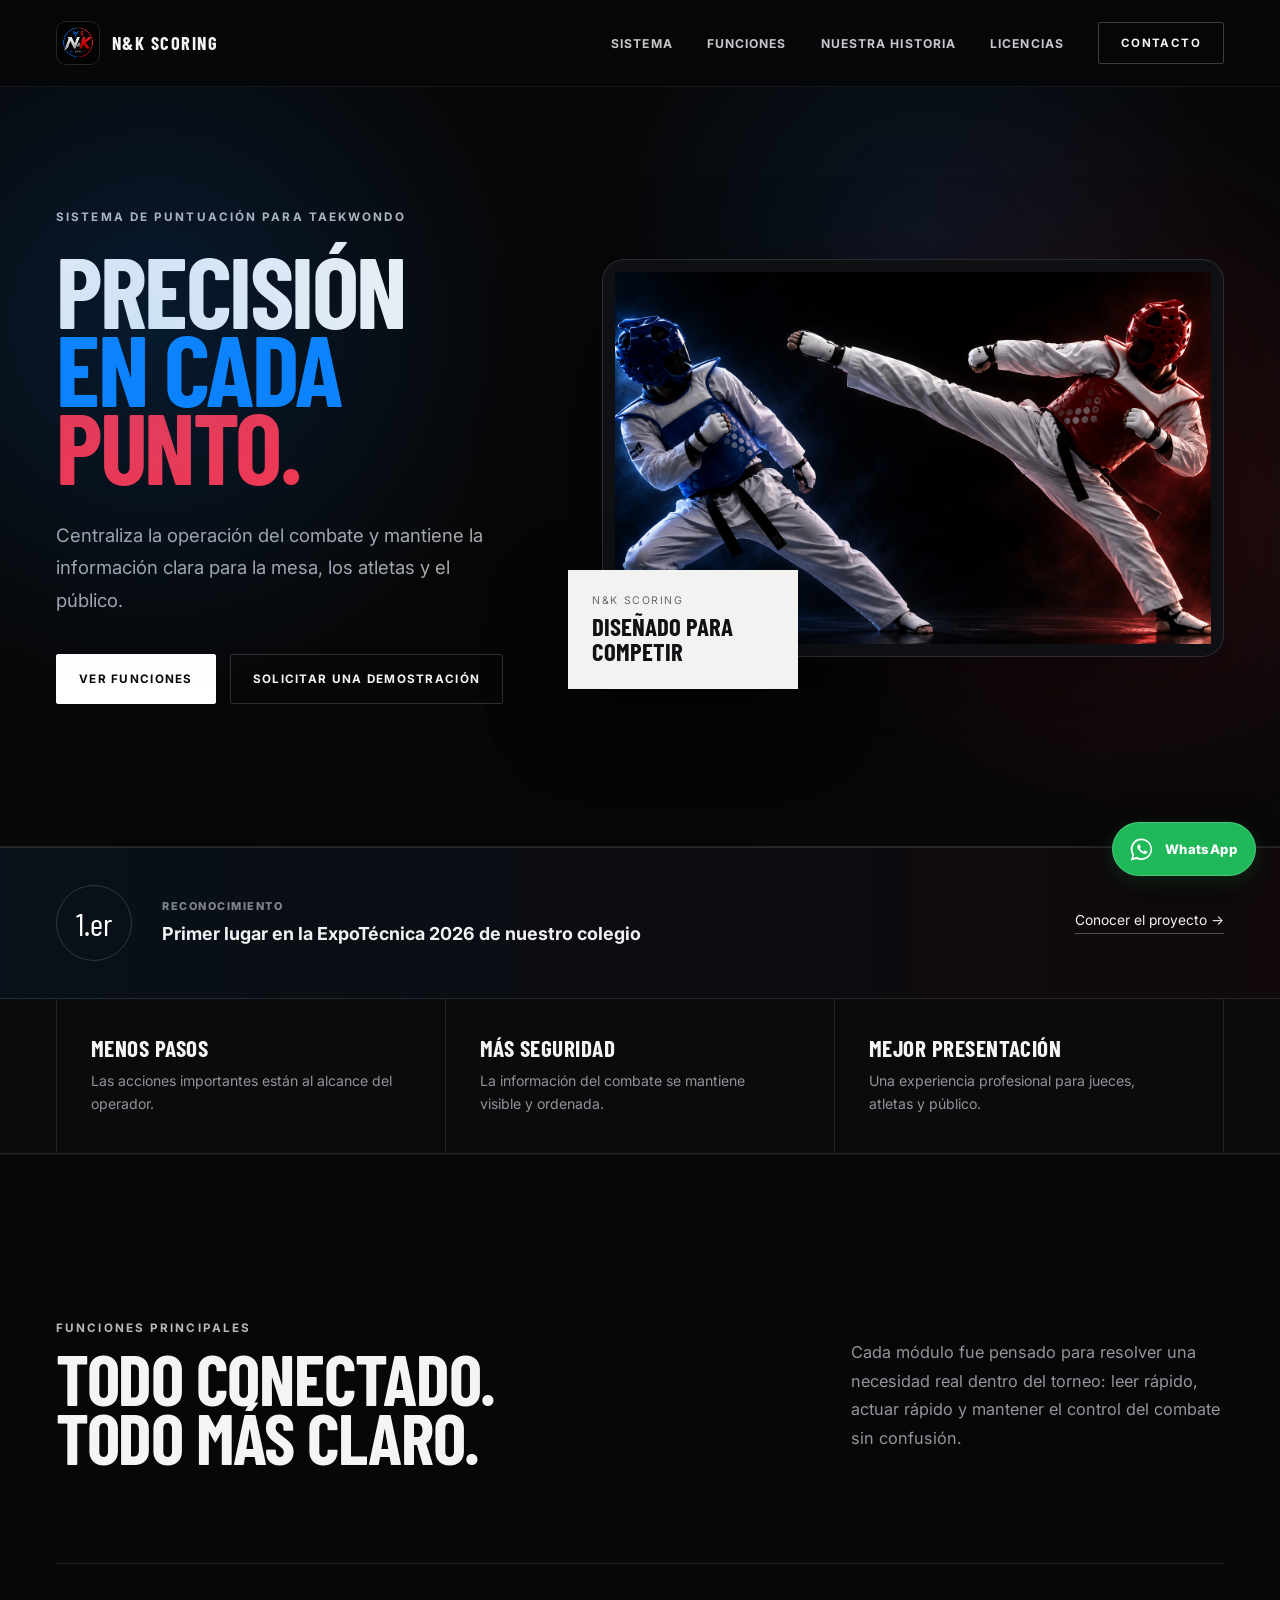
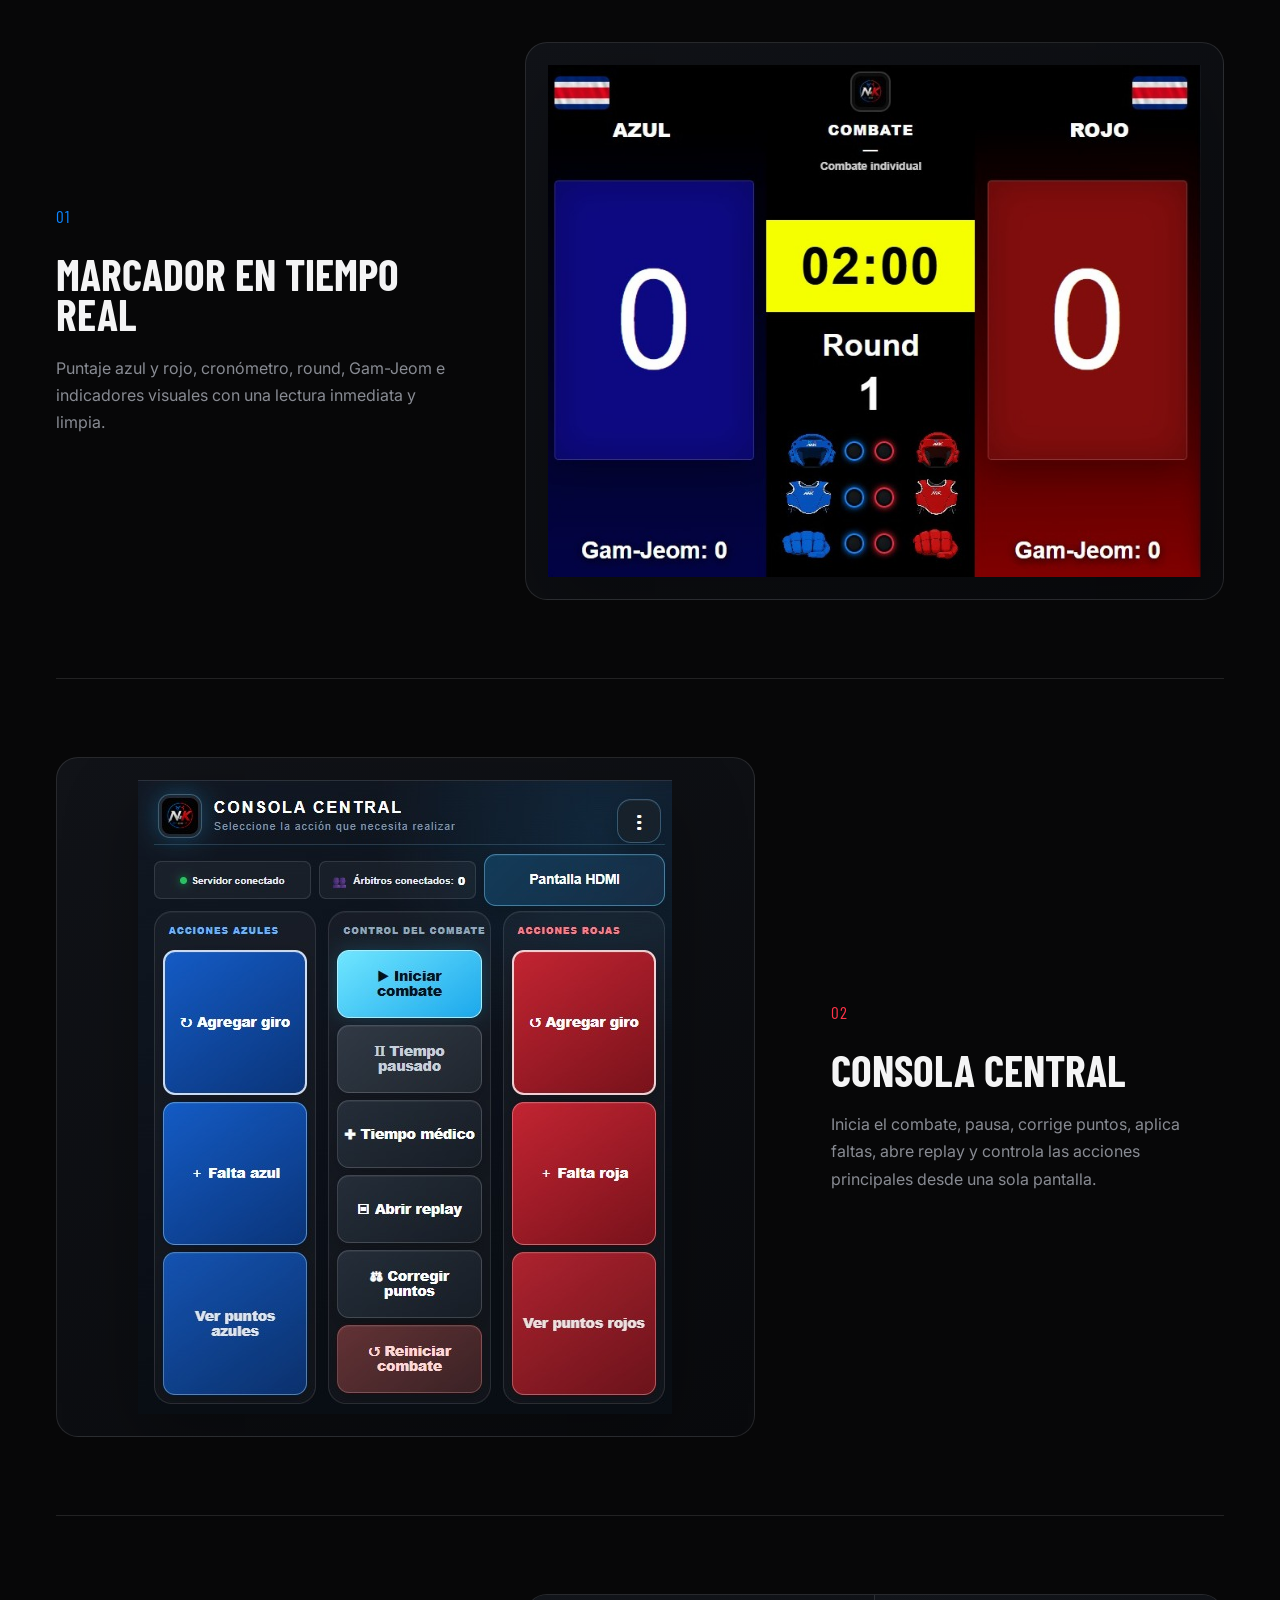
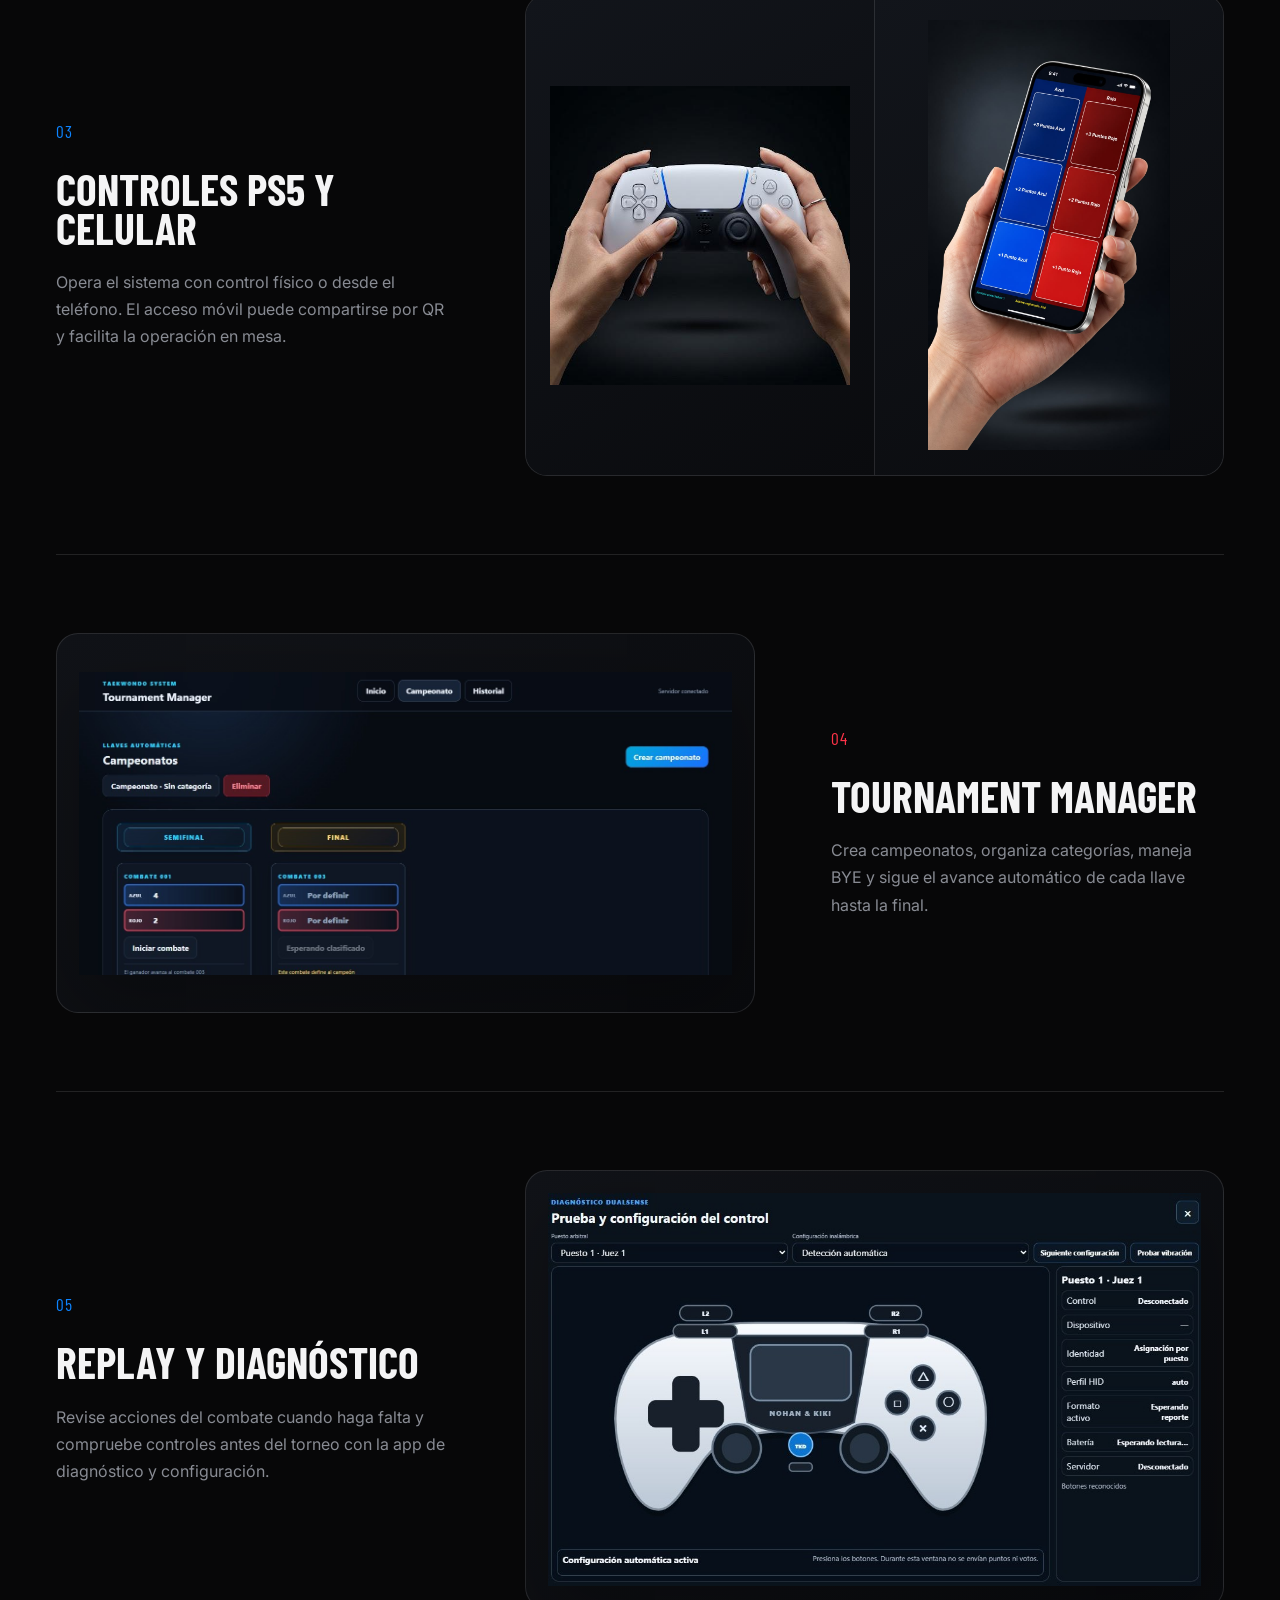
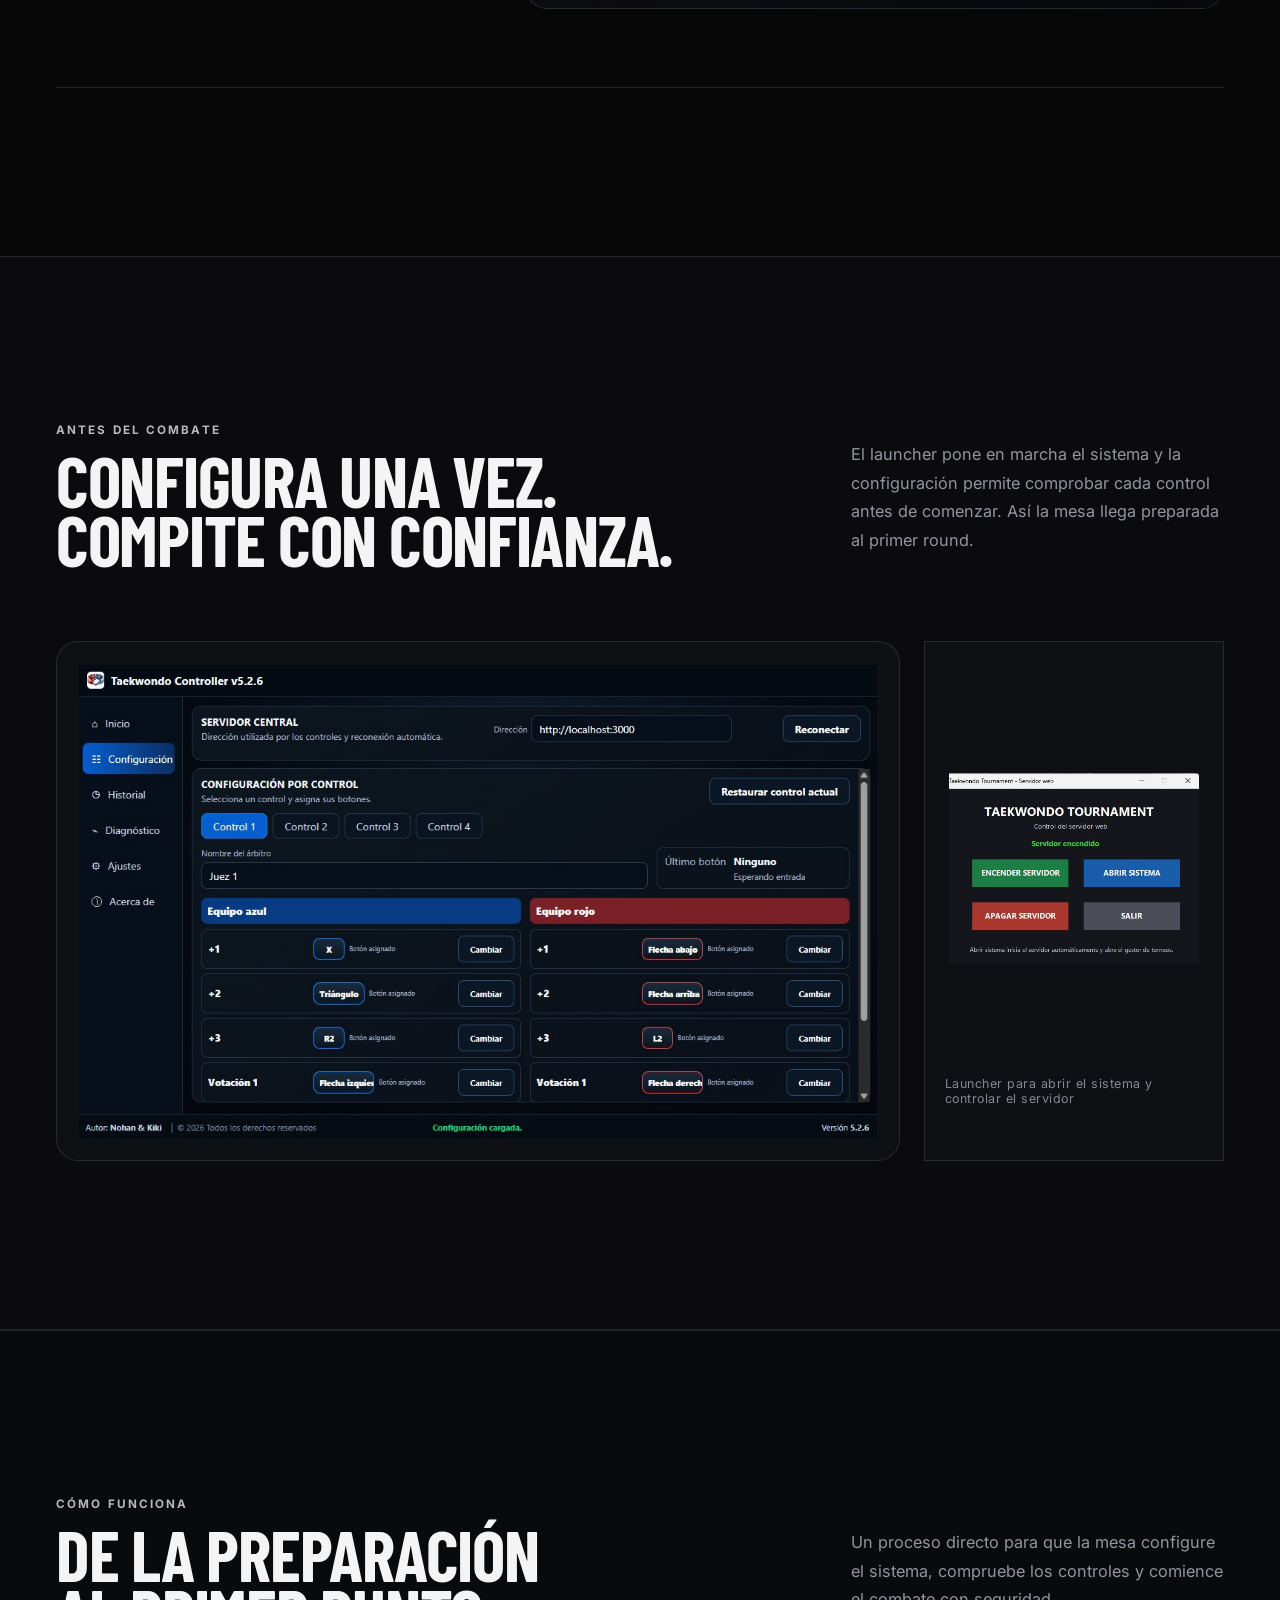
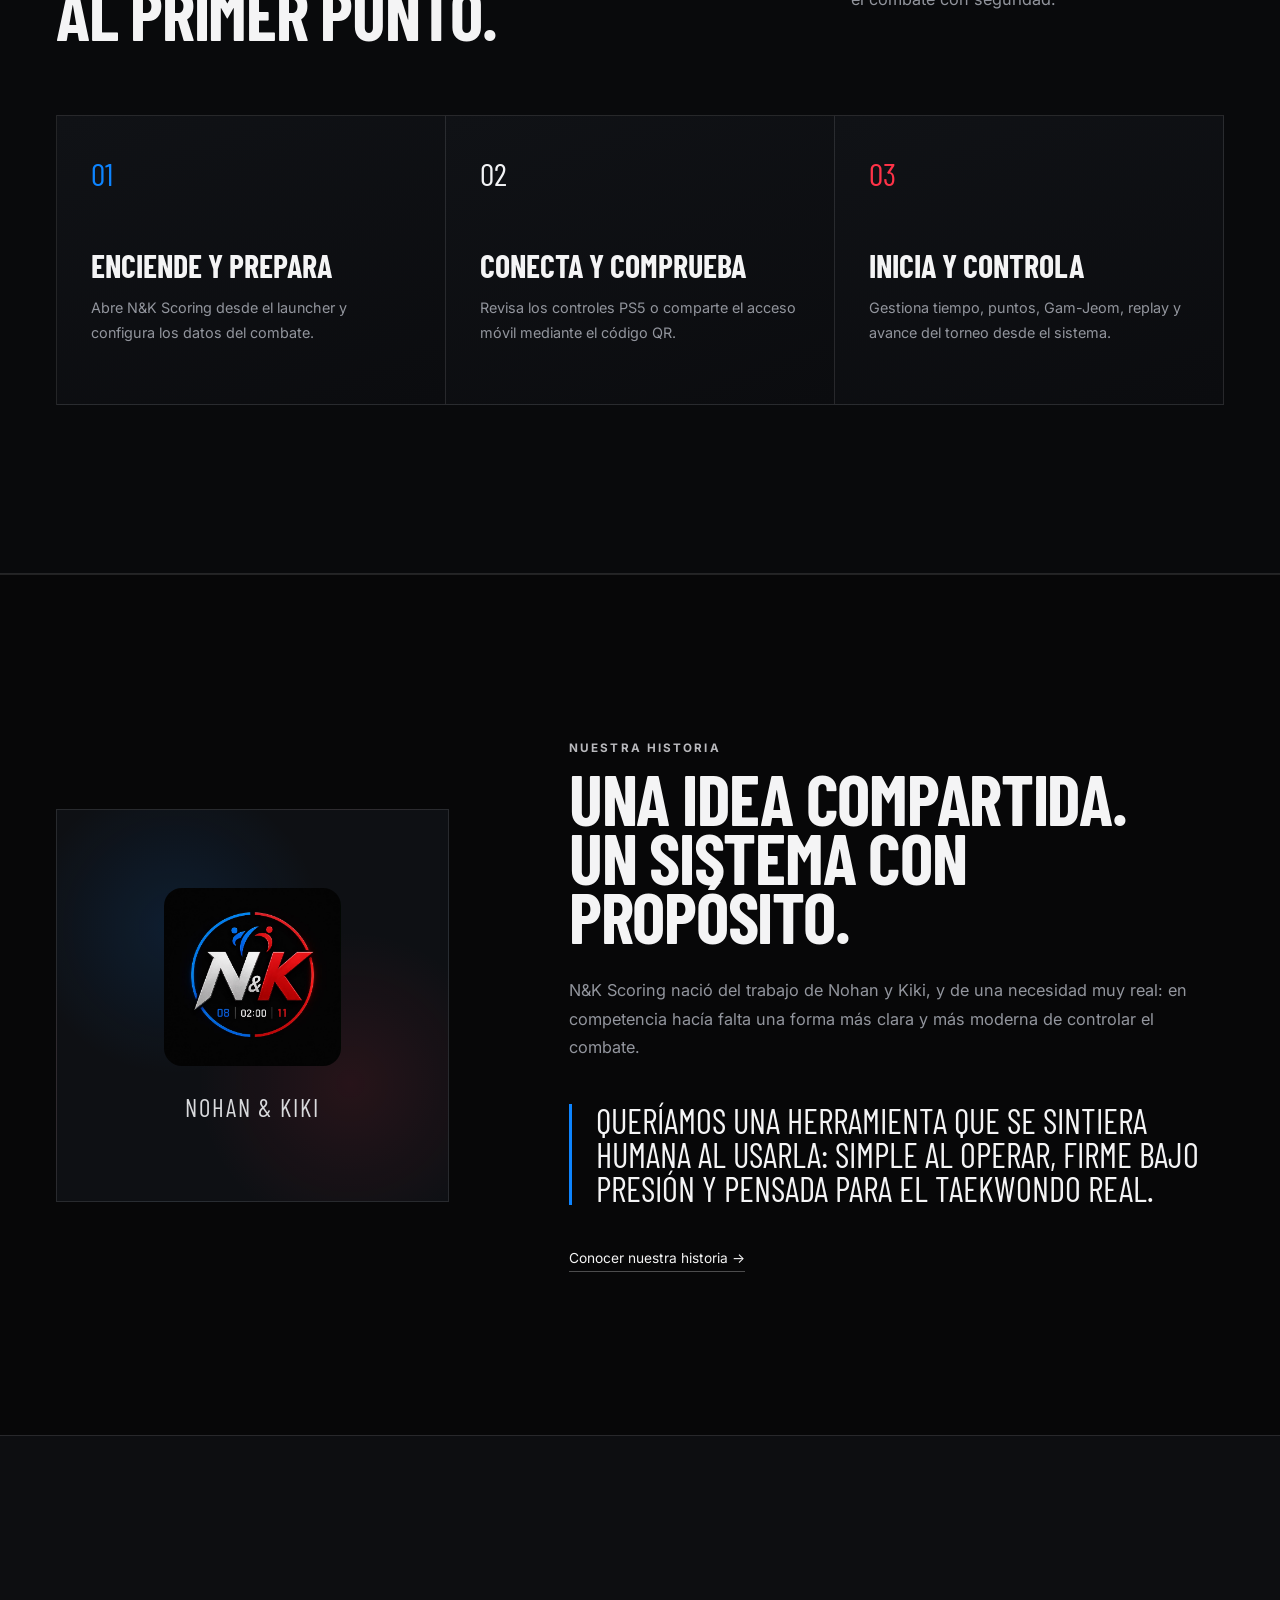
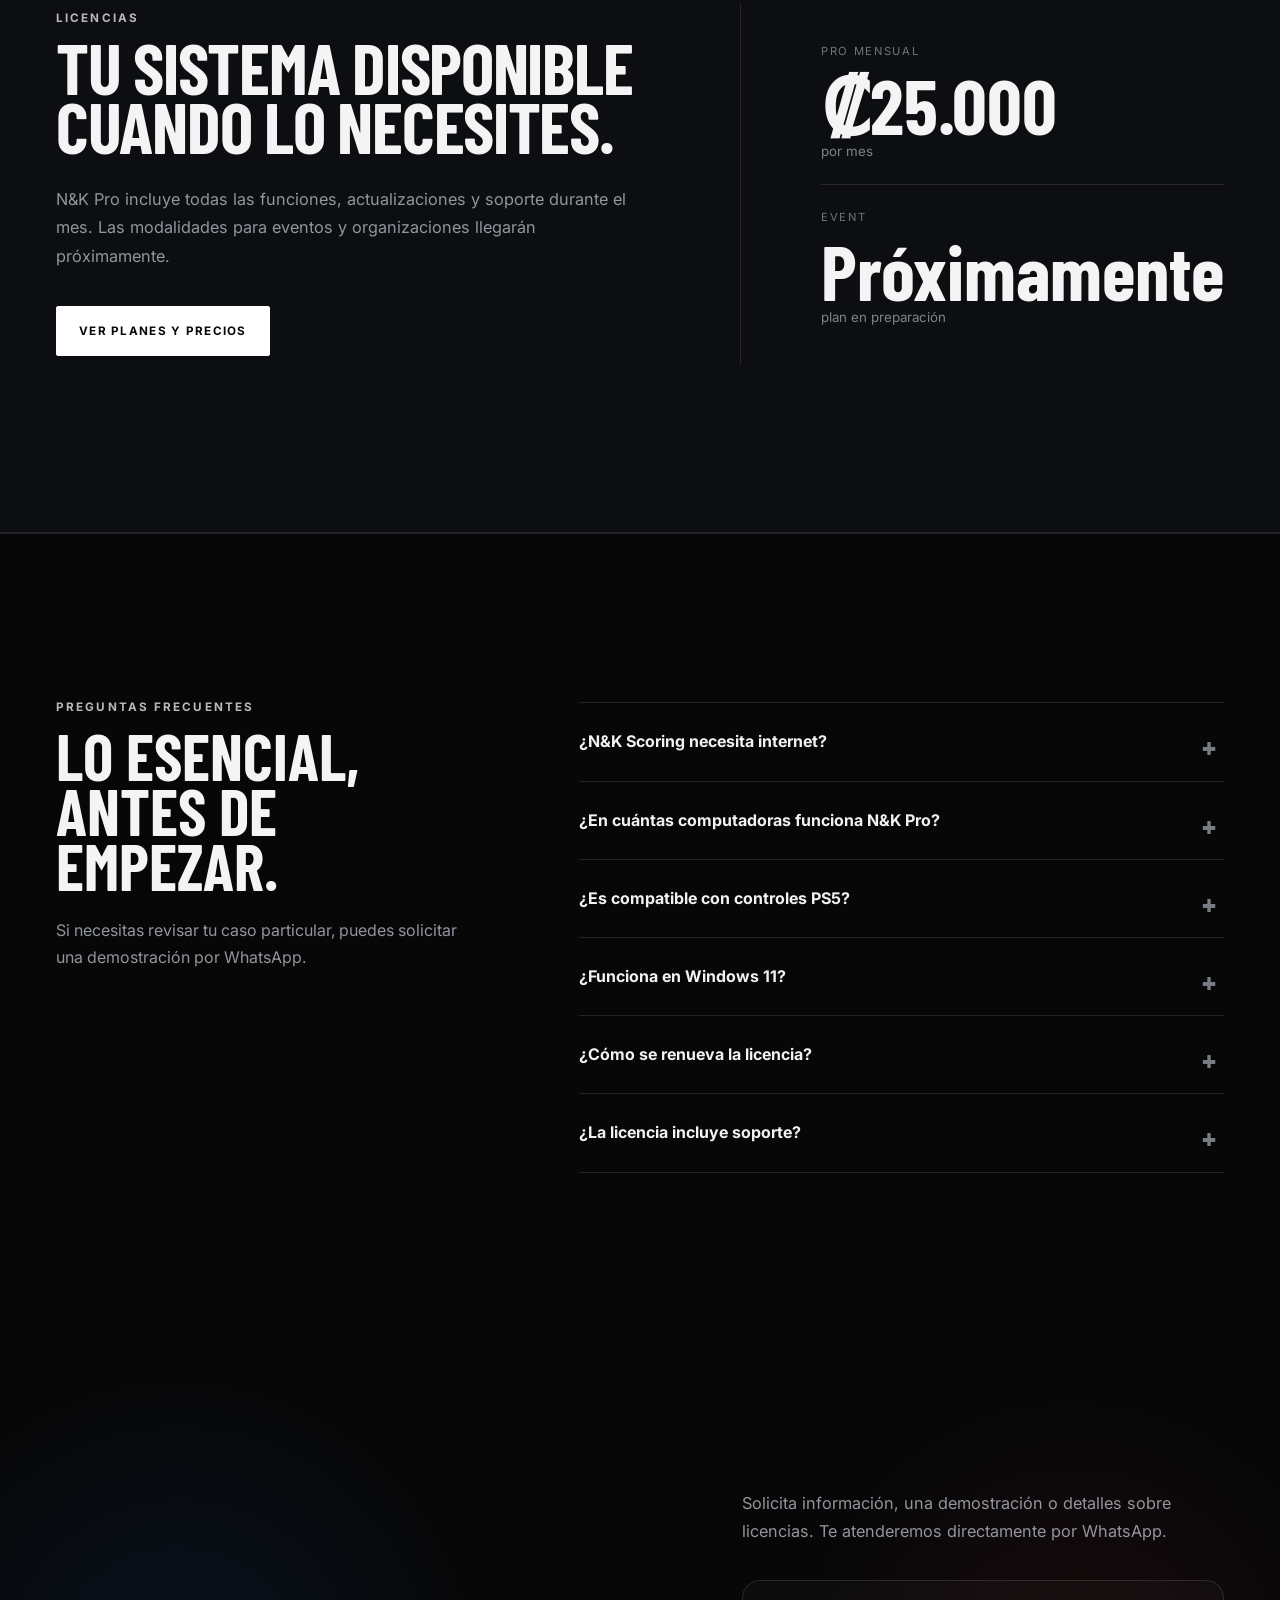
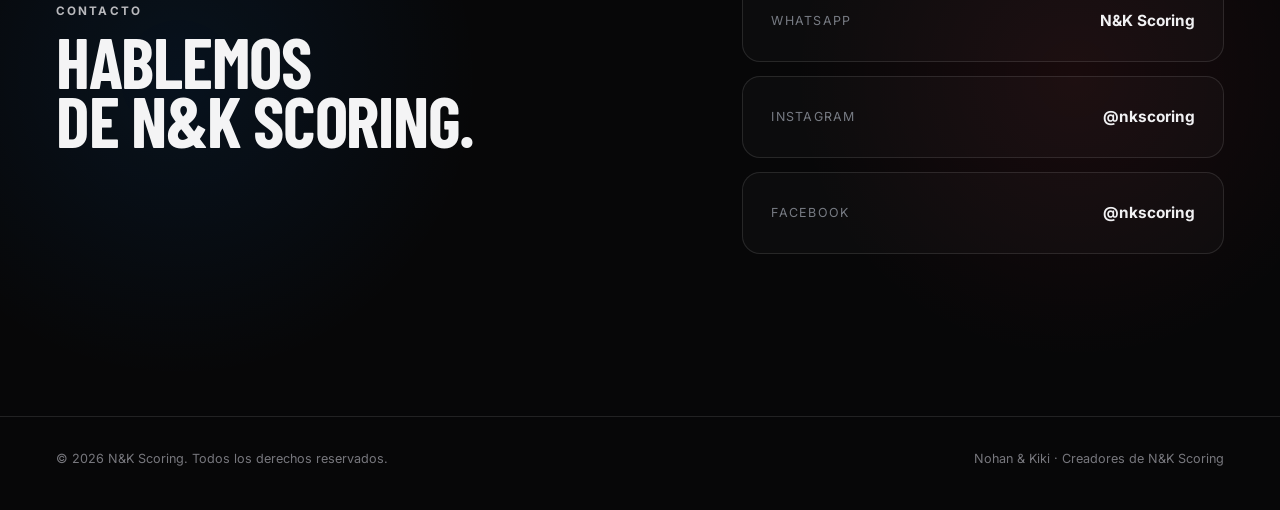
==== index.html @ 86cc16bd "pagina completa" ====
<!doctype html>
<html lang="es">
<head>
  <meta charset="utf-8"/>
  <meta name="viewport" content="width=device-width,initial-scale=1"/>
  <title>N&K Scoring — Sistema de puntuación para Taekwondo</title>
  <meta name="description" content="N&K Scoring: sistema moderno para puntuación, control, replay, licencias y gestión de torneos de taekwondo."/>
  <meta property="og:type" content="website"/>
  <meta property="og:locale" content="es_CR"/>
  <meta property="og:site_name" content="N&K Scoring"/>
  <meta property="og:title" content="N&K Scoring — Precisión en cada punto"/>
  <meta property="og:description" content="Sistema profesional de puntuación y gestión para taekwondo competitivo."/>
  <meta property="og:url" content="https://nkscoring.com/"/>
  <meta property="og:image" content="https://nkscoring.com/assets/site/hero-taekwondo.png"/>
  <meta name="twitter:card" content="summary_large_image"/>
  <link rel="icon" type="image/jpeg" href="assets/logo.jpeg"/>
  <link rel="stylesheet" href="styles.css"/>
</head>
<body>
<header class="header">
  <div class="container nav">
    <a class="brand" href="index.html">
      <img src="assets/logo.jpeg" alt="Logo N&K Scoring">
      <span>N&K Scoring</span>
    </a>
    <nav class="nav-links">
      <a href="#sistema">Sistema</a>
      <a href="#funciones">Funciones</a>
      <a href="nosotros.html">Nuestra historia</a>
      <a href="licencias.html">Licencias</a>
      <a class="nav-cta" href="#contacto">Contacto</a>
    </nav>
    <button class="menu-btn" aria-label="Abrir menú">☰</button>
  </div>
</header>

<main>
  <section class="hero hero-v9">
    <div class="container hero-grid-v9">
      <div class="hero-copy-v9">
        <div class="eyebrow">Sistema de puntuación para taekwondo</div>
        <h1 class="display-v9">
          Precisión
          <span class="blue-line">en cada</span>
          <span class="red-line">punto.</span>
        </h1>
        <p class="hero-summary">
          Centraliza la operación del combate y mantiene la información clara para la mesa, los atletas y el público.
        </p>
        <div class="hero-actions">
          <a class="btn primary" href="#funciones">Ver funciones</a>
          <a class="btn quiet" href="https://wa.me/50663855146?text=Hola%2C%20quiero%20solicitar%20una%20demostraci%C3%B3n%20de%20N%26K%20Scoring." target="_blank" rel="noopener">Solicitar una demostración</a>
        </div>
      </div>

      <div class="hero-media-v9">
        <div class="hero-frame">
          <img src="assets/site/hero-taekwondo.png" alt="Competidores de taekwondo en azul y rojo">
        </div>
        <div class="hero-caption">
          <span>N&amp;K Scoring</span>
          <strong>Diseñado para competir</strong>
        </div>
      </div>
    </div>
  </section>

  <section class="home-proof-v21" aria-label="Reconocimiento de N&K Scoring">
    <div class="container home-proof-shell-v21">
      <div class="home-proof-mark-v21">1.er</div>
      <div class="home-proof-copy-v21">
        <span>Reconocimiento</span>
        <strong>Primer lugar en la ExpoTécnica 2026 de nuestro colegio</strong>
      </div>
      <a class="text-link" href="nosotros.html">Conocer el proyecto →</a>
    </div>
  </section>

  <section class="intro-strip">
    <div class="container benefits-strip-v20">
      <div class="benefit-v20">
        <strong>Menos pasos</strong>
        <span>Las acciones importantes están al alcance del operador.</span>
      </div>
      <div class="benefit-v20">
        <strong>Más seguridad</strong>
        <span>La información del combate se mantiene visible y ordenada.</span>
      </div>
      <div class="benefit-v20">
        <strong>Mejor presentación</strong>
        <span>Una experiencia profesional para jueces, atletas y público.</span>
      </div>
    </div>
  </section>

  <section id="funciones" class="section section-v9">
    <div class="container">
      <div class="section-intro-v9">
        <div>
          <div class="eyebrow">Funciones principales</div>
          <h2>Todo conectado.<br>Todo más claro.</h2>
        </div>
        <p>
          Cada módulo fue pensado para resolver una necesidad real dentro del torneo: leer rápido, actuar rápido y mantener el control del combate sin confusión.
        </p>
      </div>

      <div class="feature-list-v9">
        <article class="feature-row-v9">
          <div class="feature-copy-v9">
            <span class="feature-index">01</span>
            <h3>Marcador en tiempo real</h3>
            <p>Puntaje azul y rojo, cronómetro, round, Gam-Jeom e indicadores visuales con una lectura inmediata y limpia.</p>
          </div>
          <div class="feature-media-v9 ui-media">
            <img class="ui-shot" src="assets/site/scoreboard.jpg" alt="Marcador principal de N&K Scoring">
          </div>
        </article>

        <article class="feature-row-v9 reverse">
          <div class="feature-copy-v9">
            <span class="feature-index red-number">02</span>
            <h3>Consola central</h3>
            <p>Inicia el combate, pausa, corrige puntos, aplica faltas, abre replay y controla las acciones principales desde una sola pantalla.</p>
          </div>
          <div class="feature-media-v9 ui-media portrait-media">
            <img class="ui-shot portrait-shot" src="assets/site/console.jpg" alt="Consola central del sistema">
          </div>
        </article>

        <article class="feature-row-v9">
          <div class="feature-copy-v9">
            <span class="feature-index">03</span>
            <h3>Controles PS5 y celular</h3>
            <p>Opera el sistema con control físico o desde el teléfono. El acceso móvil puede compartirse por QR y facilita la operación en mesa.</p>
          </div>
          <div class="feature-dual-media device-media">
            <div class="device-panel"><img src="assets/site/ps5.jpg" alt="Control PS5 para N&K Scoring"></div>
            <div class="device-panel"><img src="assets/site/mobile.jpg" alt="Control desde celular para N&K Scoring"></div>
          </div>
        </article>

        <article class="feature-row-v9 reverse">
          <div class="feature-copy-v9">
            <span class="feature-index red-number">04</span>
            <h3>Tournament Manager</h3>
            <p>Crea campeonatos, organiza categorías, maneja BYE y sigue el avance automático de cada llave hasta la final.</p>
          </div>
          <div class="feature-media-v9 ui-media">
            <img class="ui-shot" src="assets/site/bracket.jpg" alt="Gestión de llaves en Tournament Manager">
          </div>
        </article>

        <article class="feature-row-v9">
          <div class="feature-copy-v9">
            <span class="feature-index">05</span>
            <h3>Replay y diagnóstico</h3>
            <p>Revise acciones del combate cuando haga falta y compruebe controles antes del torneo con la app de diagnóstico y configuración.</p>
          </div>
          <div class="feature-media-v9 ui-media">
            <img class="ui-shot" src="assets/site/diagnostics.jpg" alt="App de diagnóstico de controles">
          </div>
        </article>
      </div>
    </div>
  </section>

  <section id="sistema" class="section section-v9 system-stage">
    <div class="container">
      <div class="section-intro-v9 compact">
        <div>
          <div class="eyebrow">Antes del combate</div>
          <h2>Configura una vez.<br>Compite con confianza.</h2>
        </div>
        <p>El launcher pone en marcha el sistema y la configuración permite comprobar cada control antes de comenzar. Así la mesa llega preparada al primer round.</p>
      </div>

      <div class="system-gallery-v9 system-gallery-clean">
        <div class="system-main-v9 ui-system-main">
          <img src="assets/site/config-controls.jpg" alt="Configuración de botones por control">
        </div>
        <div class="system-side-v9 system-side-single">
          <figure>
            <img src="assets/site/launcher.jpg" alt="Launcher para encender y apagar el servidor">
            <figcaption>Launcher para abrir el sistema y controlar el servidor</figcaption>
          </figure>
        </div>
      </div>
    </div>
  </section>

  <section id="como-funciona" class="section section-v9 how-v21">
    <div class="container">
      <div class="section-intro-v9 compact">
        <div>
          <div class="eyebrow">Cómo funciona</div>
          <h2>De la preparación<br>al primer punto.</h2>
        </div>
        <p>Un proceso directo para que la mesa configure el sistema, compruebe los controles y comience el combate con seguridad.</p>
      </div>

      <div class="how-grid-v21">
        <article class="how-step-v21">
          <span>01</span>
          <h3>Enciende y prepara</h3>
          <p>Abre N&amp;K Scoring desde el launcher y configura los datos del combate.</p>
        </article>
        <article class="how-step-v21">
          <span>02</span>
          <h3>Conecta y comprueba</h3>
          <p>Revisa los controles PS5 o comparte el acceso móvil mediante el código QR.</p>
        </article>
        <article class="how-step-v21">
          <span>03</span>
          <h3>Inicia y controla</h3>
          <p>Gestiona tiempo, puntos, Gam-Jeom, replay y avance del torneo desde el sistema.</p>
        </article>
      </div>
    </div>
  </section>

  <section class="section section-v9 story-v9">
    <div class="container story-v9-grid">
      <div class="story-v9-visual story-logo-card">
        <img src="assets/logo.jpeg" alt="Logo N&K Scoring">
        <span>Nohan &amp; Kiki</span>
      </div>
      <div class="story-v9-copy">
        <div class="eyebrow">Nuestra historia</div>
        <h2>Una idea compartida.<br>Un sistema con propósito.</h2>
        <p>N&amp;K Scoring nació del trabajo de Nohan y Kiki, y de una necesidad muy real: en competencia hacía falta una forma más clara y más moderna de controlar el combate.</p>
        <blockquote>Queríamos una herramienta que se sintiera humana al usarla: simple al operar, firme bajo presión y pensada para el taekwondo real.</blockquote>
        <a class="text-link" href="nosotros.html">Conocer nuestra historia →</a>
      </div>
    </div>
  </section>

  <section class="section section-v9 license-v9">
    <div class="container license-v9-shell">
      <div>
        <div class="eyebrow">Licencias</div>
        <h2>Tu sistema disponible cuando lo necesites.</h2>
        <p>N&amp;K Pro incluye todas las funciones, actualizaciones y soporte durante el mes. Las modalidades para eventos y organizaciones llegarán próximamente.</p>
        <a class="btn primary" href="licencias.html">Ver planes y precios</a>
      </div>
      <div class="license-price-v9 license-price-stack-v16">
        <div><span>Pro mensual</span><strong>₡25.000</strong><small>por mes</small></div>
        <div><span>Event</span><strong>Próximamente</strong><small>plan en preparación</small></div>
      </div>
    </div>
  </section>

  <section class="section section-v9 faq-v21">
    <div class="container faq-grid-v21">
      <div class="faq-heading-v21">
        <div class="eyebrow">Preguntas frecuentes</div>
        <h2>Lo esencial,<br>antes de empezar.</h2>
        <p>Si necesitas revisar tu caso particular, puedes solicitar una demostración por WhatsApp.</p>
      </div>
      <div class="faq-list-v21">
        <details>
          <summary>¿N&K Scoring necesita internet?</summary>
          <p>Solo necesita internet para activar o validar la licencia. No requiere una conexión permanente durante el uso normal del sistema.</p>
        </details>
        <details>
          <summary>¿En cuántas computadoras funciona N&K Pro?</summary>
          <p>La licencia N&K Pro permite utilizar el sistema en una computadora.</p>
        </details>
        <details>
          <summary>¿Es compatible con controles PS5?</summary>
          <p>Sí. El sistema permite utilizar controles PS5 y también ofrece control desde celular mediante acceso por QR.</p>
        </details>
        <details>
          <summary>¿Funciona en Windows 11?</summary>
          <p>Sí. N&K Scoring está preparado para utilizarse en computadoras con Windows 11.</p>
        </details>
        <details>
          <summary>¿Cómo se renueva la licencia?</summary>
          <p>La renovación se solicita directamente a N&K Scoring. Puedes contactarnos por WhatsApp para continuar utilizando el sistema.</p>
        </details>
        <details>
          <summary>¿La licencia incluye soporte?</summary>
          <p>Sí. N&K Pro incluye soporte directo por WhatsApp durante el periodo contratado.</p>
        </details>
      </div>
    </div>
  </section>

  <section id="contacto" class="contact-v9">
    <div class="container contact-v9-grid">
      <div>
        <div class="eyebrow">Contacto</div>
        <h2>Hablemos<br>de N&amp;K Scoring.</h2>
      </div>
      <div class="contact-v9-actions">
        <p>Solicita información, una demostración o detalles sobre licencias. Te atenderemos directamente por WhatsApp.</p>
        <a class="contact-link-v9 contact-whatsapp-v20" href="https://wa.me/50663855146?text=Hola%2C%20quiero%20informaci%C3%B3n%20sobre%20N%26K%20Scoring." target="_blank" rel="noopener">
          <span>WhatsApp</span><strong>N&amp;K Scoring</strong>
        </a>
        <a class="contact-link-v9" href="https://www.instagram.com/nkscoring/" target="_blank" rel="noopener">
          <span>Instagram</span><strong>@nkscoring</strong>
        </a>
        <a class="contact-link-v9" href="https://www.facebook.com/nkscoring/" target="_blank" rel="noopener">
          <span>Facebook</span><strong>@nkscoring</strong>
        </a>
      </div>
    </div>
  </section>
</main>

<footer class="footer footer-v9">
  <div class="container footer-row footer-row-signature">
    <div>© 2026 N&amp;K Scoring. Todos los derechos reservados.</div>
    <div>Nohan &amp; Kiki · Creadores de N&amp;K Scoring</div>
  </div>
</footer>

<a class="whatsapp-float-v20" href="https://wa.me/50663855146?text=Hola%2C%20quiero%20informaci%C3%B3n%20sobre%20N%26K%20Scoring." target="_blank" rel="noopener" aria-label="Contactar a N&amp;K Scoring por WhatsApp">
  <svg viewBox="0 0 32 32" aria-hidden="true"><path fill="currentColor" d="M16.04 3A12.78 12.78 0 0 0 5.12 22.42L3.3 29l6.73-1.77A12.77 12.77 0 1 0 16.04 3Zm0 2.15a10.62 10.62 0 1 1-5.42 19.75l-.38-.23-3.99 1.05 1.07-3.88-.25-.4a10.62 10.62 0 0 1 8.97-16.29Zm-3.2 4.94c-.2 0-.52.07-.79.36-.27.3-1.04 1.02-1.04 2.48 0 1.46 1.07 2.88 1.21 3.08.15.19 2.1 3.2 5.08 4.49.7.3 1.26.49 1.69.63.71.23 1.35.2 1.86.12.57-.08 1.75-.72 2-1.41.24-.7.24-1.3.17-1.42-.07-.12-.27-.2-.56-.34-.3-.15-1.75-.86-2.02-.96-.27-.1-.46-.15-.66.15-.2.29-.76.95-.93 1.15-.17.2-.34.22-.63.07-.3-.15-1.25-.46-2.38-1.47a8.94 8.94 0 0 1-1.65-2.05c-.17-.29-.02-.45.13-.59.13-.13.29-.34.44-.51.15-.17.2-.3.3-.49.09-.2.04-.37-.03-.51-.07-.15-.66-1.6-.9-2.18-.24-.58-.49-.5-.66-.51h-.57Z"/></svg>
  <span>WhatsApp</span>
</a>

<script src="script.js"></script>
</body>
</html>
---- styles.css ----
@import url('https://fonts.googleapis.com/css2?family=Barlow+Condensed:wght@500;600;700;800&family=Inter:wght@400;500;600;700&display=swap');

:root{
  --bg:#070707;
  --surface:#0e0e0f;
  --surface-2:#151516;
  --text:#f7f7f5;
  --muted:#9a9a9f;
  --line:rgba(255,255,255,.10);
  --blue:#087ff5;
  --red:#ef2334;
  --max:1280px;
  --display:'Barlow Condensed','Arial Narrow',Arial,sans-serif;
  --body:'Inter',Arial,sans-serif;
}
*{box-sizing:border-box}
html{scroll-behavior:smooth;background:var(--bg)}
body{margin:0;background:var(--bg);color:var(--text);font-family:var(--body);-webkit-font-smoothing:antialiased;text-rendering:optimizeLegibility;overflow-x:hidden}
a{color:inherit;text-decoration:none} img{display:block;max-width:100%} button,input,textarea{font:inherit}
.container{width:min(var(--max),calc(100% - 64px));margin-inline:auto}
.eyebrow{font:700 .73rem/1 var(--body);letter-spacing:.18em;text-transform:uppercase;color:#b9b9bd}
.display,.section-head h2,.story-copy h2,.license-copy h2,.cta h2,.page-hero h1{font-family:var(--display);font-weight:700;text-transform:uppercase}
.display{font-size:clamp(4rem,7.7vw,7.2rem);line-height:.82;letter-spacing:-.025em;margin:0;max-width:780px}
.display .blue{color:var(--blue)}.display .red{color:var(--red)}
.lead{font-size:clamp(1rem,1.2vw,1.12rem);line-height:1.75;color:#b2b2b6;max-width:650px;margin:0}
.section{padding:110px 0;border-top:1px solid rgba(255,255,255,.055)}
.section-head{display:grid;grid-template-columns:minmax(0,1.25fr) minmax(280px,.75fr);align-items:end;gap:72px;margin-bottom:54px}
.section-head h2{font-size:clamp(3rem,5vw,5.4rem);line-height:.88;letter-spacing:-.015em;margin:13px 0 0;max-width:820px}
.section-head p{color:var(--muted);line-height:1.72;margin:0;font-size:.96rem;max-width:430px}

/* Header */
.header{position:fixed;inset:0 0 auto;z-index:50;background:linear-gradient(to bottom,rgba(5,5,5,.94),rgba(5,5,5,.76));backdrop-filter:blur(18px);border-bottom:1px solid rgba(255,255,255,.06)}
.nav{height:78px;display:flex;align-items:center;justify-content:space-between;gap:30px}
.brand{display:flex;align-items:center;gap:12px;font-family:var(--display);font-weight:700;font-size:1.15rem;letter-spacing:.08em;text-transform:uppercase}
.brand img{width:43px;height:43px;object-fit:cover;border-radius:10px;border:1px solid rgba(255,255,255,.13)}
.nav-links{display:flex;align-items:center;gap:30px;font-size:.72rem;font-weight:700;text-transform:uppercase;letter-spacing:.12em}
.nav-links>a:not(.nav-cta){color:#c7c7cb;position:relative;padding:30px 0}
.nav-links>a:not(.nav-cta)::after{content:"";position:absolute;left:0;right:100%;bottom:20px;height:2px;background:#fff;transition:.25s ease}
.nav-links>a:not(.nav-cta):hover{color:#fff}.nav-links>a:not(.nav-cta):hover::after{right:0}
.nav-cta{min-height:42px;padding:0 18px;display:inline-flex;align-items:center;border:1px solid rgba(255,255,255,.22);border-radius:2px;transition:.2s}.nav-cta:hover{background:#fff;color:#090909}
.menu-btn{display:none;border:0;background:transparent;color:#fff;font-size:1.4rem;padding:8px}

/* Hero */
.hero{min-height:100svh;padding-top:78px;display:flex;align-items:stretch;position:relative;overflow:hidden}
.hero::before{content:"";position:absolute;inset:0;background:radial-gradient(circle at 12% 38%,rgba(8,127,245,.16),transparent 30%),radial-gradient(circle at 83% 52%,rgba(239,35,52,.12),transparent 31%);pointer-events:none}
.hero::after{content:"";position:absolute;right:-8vw;top:18%;width:38vw;height:62%;border-right:1px solid rgba(239,35,52,.27);transform:skewX(-12deg);pointer-events:none}
.hero-grid{width:100%;position:relative;z-index:2;display:grid;grid-template-columns:minmax(0,.83fr) minmax(520px,1.17fr);gap:62px;align-items:center;padding:74px 0 56px}
.hero-copy{min-width:0;max-width:720px}
.hero-copy .eyebrow{margin-bottom:22px}.hero-copy .lead{margin:30px 0 34px;max-width:570px}
.btn-row{display:flex;flex-wrap:wrap;gap:10px}
.btn{display:inline-flex;align-items:center;justify-content:center;min-height:50px;padding:0 22px;border-radius:2px;font-size:.73rem;font-weight:700;text-transform:uppercase;letter-spacing:.11em;border:1px solid rgba(255,255,255,.22);transition:transform .18s ease,background .18s ease,border .18s ease}
.btn:hover{transform:translateY(-2px)}.btn.primary{background:#fff;color:#080808;border-color:#fff}.btn.primary:hover{background:#e8e8e8}.btn.ghost:hover{border-color:#fff}
.hero-visual{position:relative;min-height:610px;display:flex;align-items:center}
.hero-card{position:relative;width:100%;background:#0c0c0d;border:1px solid rgba(255,255,255,.14);padding:10px;box-shadow:0 38px 100px rgba(0,0,0,.55)}
.hero-card::before{content:"";position:absolute;left:-10px;top:10%;bottom:10%;width:3px;background:var(--blue)}
.hero-card::after{content:"";position:absolute;right:-10px;top:10%;bottom:10%;width:3px;background:var(--red)}
.hero-card img{width:100%;aspect-ratio:1.86/1;object-fit:cover;object-position:left center;background:#111}
.hero-badge{position:absolute;right:-18px;bottom:54px;background:#f3f3f1;color:#0a0a0a;padding:17px 20px 16px;min-width:160px;font-family:var(--display);font-size:1.22rem;font-weight:700;text-transform:uppercase;line-height:.95;letter-spacing:.02em;box-shadow:0 18px 50px rgba(0,0,0,.4)}
.hero-badge small{display:block;font:700 .62rem/1 var(--body);color:#666;letter-spacing:.15em;margin-bottom:8px}
.marquee{border-top:1px solid var(--line);border-bottom:1px solid var(--line);background:#0d0d0e;overflow:hidden;white-space:nowrap}
.marquee-track{display:inline-block;padding:14px 0;animation:slide 26s linear infinite;font-family:var(--display);font-weight:600;text-transform:uppercase;letter-spacing:.075em;color:#d7d7da;font-size:1.02rem}
.marquee-track span{margin-right:38px}.dot-blue{color:var(--blue)}.dot-red{color:var(--red)}
@keyframes slide{to{transform:translateX(-50%)}}

/* Feature strip */
.feature-grid{display:grid;grid-template-columns:repeat(3,minmax(0,1fr));border:1px solid var(--line);background:var(--line);gap:1px}
.feature{background:var(--surface);padding:32px;min-height:300px;display:flex;flex-direction:column;justify-content:space-between;transition:background .22s ease}
.feature:hover{background:#18181a}.feature .num{font:700 .71rem/1 var(--body);color:#707076;letter-spacing:.17em}
.feature h3{font-family:var(--display);font-size:1.8rem;line-height:.95;text-transform:uppercase;font-weight:700;letter-spacing:.005em;margin:50px 0 12px}
.feature p{color:#99999e;line-height:1.65;margin:0;font-size:.92rem;max-width:32ch}
.feature.accent-blue{background:linear-gradient(145deg,#07192b,#0d3158)}.feature.accent-red{background:linear-gradient(145deg,#1a090c,#4a1018)}

/* Showcase */
.showcase{display:grid;grid-template-columns:1.34fr .66fr;gap:14px}
.media-card,.placeholder{border:1px solid var(--line);background:#151516;min-height:570px;overflow:hidden}
.media-card{padding:10px}.media-card img{width:100%;height:100%;object-fit:cover;object-position:left center}
.side-stack{display:grid;gap:14px}.placeholder{min-height:278px;padding:28px;display:flex;align-items:flex-end;position:relative;background:linear-gradient(145deg,#202022,#111112)}
.placeholder::before{content:"";position:absolute;inset:0;background:linear-gradient(135deg,transparent 0 46%,rgba(255,255,255,.035) 46% 47%,transparent 47% 100%)}
.placeholder::after{content:"IMAGEN";position:absolute;right:24px;top:22px;font:700 .65rem/1 var(--body);letter-spacing:.18em;color:#55565b}
.placeholder strong{display:block;font-family:var(--display);font-weight:700;font-size:1.65rem;line-height:1;text-transform:uppercase;color:#efeff1;margin-top:8px}

/* Story */
.story-wrap{display:grid;grid-template-columns:minmax(320px,.72fr) minmax(0,1.28fr);gap:78px;align-items:start}
.story-mark{position:sticky;top:112px;border:1px solid var(--line);background:#101011;padding:12px}
.story-mark img{width:100%;aspect-ratio:1/1;object-fit:cover}.story-copy{padding-top:2px}
.story-copy h2{font-size:clamp(3.5rem,5.8vw,6rem);line-height:.85;letter-spacing:-.015em;margin:14px 0 32px;max-width:760px}
.story-copy p{font-size:1rem;line-height:1.85;color:#b2b2b7;max-width:720px}.story-copy p+p{margin-top:22px}
.story-quote{font-family:var(--display);font-size:clamp(1.9rem,3vw,3.1rem)!important;line-height:.98!important;color:#f5f5f3!important;font-weight:600!important;text-transform:uppercase;letter-spacing:0!important;border-left:4px solid var(--blue);padding-left:23px;margin:42px 0!important;max-width:680px!important}

/* Licenses */
.license-panel{border:1px solid var(--line);background:#0f0f10;overflow:hidden}
.license-top{display:grid;grid-template-columns:1.15fr .85fr}.license-copy{padding:56px}.license-copy h2{font-size:clamp(3.2rem,5vw,5.5rem);line-height:.88;letter-spacing:-.01em;margin:15px 0 24px;max-width:700px}.license-copy .lead{margin-bottom:30px}
.license-price{padding:56px;display:flex;flex-direction:column;justify-content:flex-end;border-left:1px solid var(--line);background:linear-gradient(145deg,#121213,#19191b)}
.currency{font-family:var(--display);font-size:clamp(4.2rem,7vw,7rem);font-weight:700;letter-spacing:-.02em;line-height:.8;margin-top:18px}.currency small{display:block;font-family:var(--body);font-size:.72rem;line-height:1.3;color:#7f7f84;letter-spacing:.13em;text-transform:uppercase;margin-top:18px}
.license-bottom{display:grid;grid-template-columns:repeat(3,1fr);border-top:1px solid var(--line)}.license-bottom div{padding:26px 30px;border-right:1px solid var(--line)}.license-bottom div:last-child{border:0}.license-bottom strong{display:block;font-family:var(--display);font-size:1.3rem;text-transform:uppercase;margin-bottom:7px}.license-bottom span{color:#8f8f94;font-size:.9rem;line-height:1.55}

/* CTA + footer */
.cta{padding:104px 0;border-top:1px solid var(--line);background:linear-gradient(95deg,rgba(8,127,245,.10),rgba(239,35,52,.08)),#0a0a0a}.cta-inner{display:grid;grid-template-columns:1.15fr .85fr;gap:60px;align-items:end}.cta h2{font-size:clamp(3.6rem,6vw,6.4rem);line-height:.84;letter-spacing:-.01em;margin:0}.cta .lead{margin:14px 0 24px}
.footer{padding:34px 0 46px;border-top:1px solid var(--line);color:#77777d;font-size:.79rem}.footer-row{display:flex;justify-content:space-between;gap:24px;align-items:center}
.contact-actions{display:flex;gap:12px;flex-wrap:wrap}.contact-meta{display:flex;gap:20px;flex-wrap:wrap;margin-top:16px;color:#8c8c92;font-size:.82rem;letter-spacing:.03em}.footer-social{display:flex;gap:22px;align-items:center;flex-wrap:wrap}.footer a{color:#8d8d92;text-decoration:none;transition:color .2s ease}.footer a:hover{color:#f1f1f2}

/* Internal pages */
.page-hero{padding:178px 0 104px;border-bottom:1px solid var(--line);position:relative;overflow:hidden;background:radial-gradient(circle at 12% 45%,rgba(8,127,245,.12),transparent 27%),#080808}.page-hero::after{content:"";position:absolute;right:8%;top:22%;width:220px;height:220px;border-right:1px solid rgba(239,35,52,.25);transform:skewX(-12deg)}
.page-hero h1{font-size:clamp(4.6rem,8vw,8rem);line-height:.8;letter-spacing:-.02em;margin:18px 0 28px;max-width:850px}

@media(max-width:1080px){
  .hero-grid{grid-template-columns:.9fr 1.1fr;gap:34px}.hero-visual{min-height:500px}.section-head{gap:38px}.story-wrap{gap:42px}
}
@media(max-width:900px){
  .container{width:min(var(--max),calc(100% - 38px))}.nav-links{display:none;position:absolute;top:78px;left:0;right:0;background:#0a0a0b;border-bottom:1px solid var(--line);padding:18px 20px 24px;flex-direction:column;align-items:stretch;gap:0}.nav-links.open{display:flex}.nav-links>a:not(.nav-cta){padding:15px 4px}.nav-links>a:not(.nav-cta)::after{display:none}.nav-cta{margin-top:8px;justify-content:center}.menu-btn{display:block}
  .hero{min-height:auto}.hero-grid,.showcase,.story-wrap,.license-top,.cta-inner{grid-template-columns:1fr}.hero-grid{gap:44px;padding:74px 0 54px}.hero-copy{max-width:760px}.hero-visual{min-height:auto}.hero-badge{right:12px;bottom:-18px}.section-head{grid-template-columns:1fr;gap:22px}.section-head p{max-width:620px}.feature-grid{grid-template-columns:1fr 1fr}.story-mark{position:relative;top:auto;max-width:480px}.license-price{border-left:0;border-top:1px solid var(--line)}.license-bottom{grid-template-columns:1fr}.license-bottom div{border-right:0;border-bottom:1px solid var(--line)}.license-bottom div:last-child{border-bottom:0}
}
@media(max-width:620px){
  .container{width:min(var(--max),calc(100% - 24px))}.nav{height:70px}.header .brand span{display:none}.hero{padding-top:70px}.hero-grid{padding-top:52px}.display{font-size:clamp(3.7rem,17vw,5.5rem);line-height:.82}.hero-copy .lead{margin:24px 0 28px}.hero-card{padding:6px}.hero-badge{position:static;margin:12px 0 0 0;display:inline-block}.section{padding:78px 0}.section-head{margin-bottom:36px}.section-head h2{font-size:clamp(2.8rem,13vw,4.3rem)}.feature-grid{grid-template-columns:1fr}.feature{min-height:245px;padding:24px}.feature h3{margin-top:34px}.media-card,.placeholder{min-height:320px}.side-stack .placeholder{min-height:230px}.story-wrap{gap:34px}.story-copy h2{font-size:clamp(3.2rem,15vw,4.6rem)}.story-quote{font-size:clamp(1.7rem,9vw,2.5rem)!important}.license-copy,.license-price{padding:30px}.license-copy h2{font-size:clamp(3rem,14vw,4.5rem)}.currency{font-size:clamp(4rem,20vw,6rem)}.cta{padding:76px 0}.cta h2{font-size:clamp(3.2rem,15vw,4.8rem)}.footer-row{flex-direction:column;align-items:flex-start}.page-hero{padding:140px 0 72px}.page-hero h1{font-size:clamp(4rem,19vw,6rem)}
  .btn{width:100%}.btn-row{width:100%}
}

/* Campaign imagery integrated from N&K visual reel */
.campaign-split{display:grid;grid-template-columns:1fr 1fr;background:#050505;border-bottom:1px solid var(--line)}
.campaign-shot{position:relative;overflow:hidden;min-height:320px;border-right:1px solid var(--line)}
.campaign-shot:last-child{border-right:0}
.campaign-shot img{width:100%;height:100%;object-fit:cover;display:block;transition:transform .7s cubic-bezier(.2,.7,.2,1)}
.campaign-shot:hover img{transform:scale(1.025)}

.visual-features .feature{padding:0;min-height:0;display:block;overflow:hidden}
.feature-image{aspect-ratio:1.78/1;overflow:hidden;background:#111;border-bottom:1px solid var(--line)}
.feature-image img{width:100%;height:100%;object-fit:cover;display:block;transition:transform .55s cubic-bezier(.2,.7,.2,1),filter .3s ease}
.feature-media:hover .feature-image img{transform:scale(1.035)}
.feature-body{padding:28px 30px 32px;min-height:230px;display:flex;flex-direction:column;justify-content:space-between}
.feature-body h3{margin:42px 0 12px}
.campaign-card{border:1px solid var(--line);background:#111;overflow:hidden;min-height:278px}
.campaign-card img{width:100%;height:100%;object-fit:cover;display:block;transition:transform .55s ease}
.campaign-card:hover img{transform:scale(1.025)}

@media(max-width:900px){
  .campaign-split{grid-template-columns:1fr 1fr}
  .campaign-shot{min-height:230px}
}
@media(max-width:620px){
  .campaign-split{grid-template-columns:1fr}
  .campaign-shot{min-height:235px;border-right:0;border-bottom:1px solid var(--line)}
  .feature-body{min-height:210px;padding:24px}
  .campaign-card{min-height:230px}
}


/* v6 - spacious editorial layout + manual */
:root{--max:1240px}
.container{width:min(var(--max),calc(100% - 96px))}
.section{padding:142px 0}
.hero{min-height:auto;padding-top:78px}
.hero-grid{grid-template-columns:minmax(0,.78fr) minmax(0,1.22fr);gap:88px;padding:118px 0 108px;align-items:center}
.hero-copy{max-width:560px;padding-left:8px}
.display{font-size:clamp(4rem,6.25vw,6.35rem);line-height:.86;letter-spacing:-.018em;max-width:600px}
.hero-copy .lead{margin:34px 0 38px;max-width:520px}
.hero-visual{min-height:520px}
.hero-card{max-width:720px;margin-left:auto;padding:12px}
.hero-badge{right:-6px;bottom:18px}
.section-head{gap:96px;margin-bottom:72px}
.section-head h2{font-size:clamp(3.1rem,4.6vw,5rem);line-height:.92}
.visual-features{grid-template-columns:repeat(2,minmax(0,1fr));gap:18px;background:transparent;border:0}
.visual-features .feature{border:1px solid var(--line)}
.feature-body{padding:38px 40px 42px;min-height:250px}
.feature-body h3{margin:54px 0 14px;font-size:2rem}
.showcase{gap:24px}
.side-stack{gap:24px}
.story-wrap{gap:110px}
.license-top{grid-template-columns:1.08fr .92fr}
.license-copy,.license-price{padding:68px}
.cta{padding:132px 0}

.manual-section{background:linear-gradient(180deg,#090909,#0d0d0e);border-top:1px solid var(--line);border-bottom:1px solid var(--line)}
.manual-grid{display:grid;grid-template-columns:minmax(0,1.05fr) minmax(360px,.95fr);gap:100px;align-items:center}
.manual-copy h2{font-family:var(--display);font-size:clamp(3.2rem,5.1vw,5.5rem);line-height:.9;text-transform:uppercase;letter-spacing:-.012em;margin:16px 0 28px;max-width:720px}
.manual-copy .lead{max-width:650px}
.manual-actions{display:flex;align-items:center;gap:22px;flex-wrap:wrap;margin-top:34px}
.manual-meta{color:#76767d;font-size:.8rem;letter-spacing:.04em}
.manual-preview{display:flex;justify-content:center}
.manual-cover-card{width:min(100%,440px);aspect-ratio:.72/1;background:#f4f4f2;color:#0a0a0a;padding:42px;display:flex;flex-direction:column;align-items:flex-start;justify-content:flex-end;box-shadow:0 42px 110px rgba(0,0,0,.52);position:relative;overflow:hidden}
.manual-cover-card::before{content:"";position:absolute;inset:0 0 auto;height:9px;background:linear-gradient(90deg,var(--blue) 0 50%,var(--red) 50% 100%)}
.manual-cover-card img{position:absolute;top:58px;right:42px;width:116px;height:116px;object-fit:cover;border-radius:10px}
.manual-cover-card .manual-label{position:absolute;top:62px;left:42px;font:700 .72rem/1 var(--body);text-transform:uppercase;letter-spacing:.18em;color:#6c6c71}
.manual-cover-card strong{font-family:var(--display);font-size:3.2rem;line-height:.88;text-transform:uppercase;max-width:280px}
.manual-cover-card small{font-size:.76rem;line-height:1.5;color:#68686d;margin-top:18px;max-width:260px}

@media(max-width:1080px){
  .container{width:min(var(--max),calc(100% - 64px))}
  .hero-grid{gap:56px;grid-template-columns:.82fr 1.18fr}
  .manual-grid{gap:60px}
}
@media(max-width:900px){
  .container{width:min(var(--max),calc(100% - 40px))}
  .hero-grid{grid-template-columns:1fr;gap:58px;padding:88px 0 76px}
  .hero-copy{max-width:680px;padding-left:0}
  .display{font-size:clamp(4rem,11vw,6.4rem)}
  .hero-card{max-width:none;margin:0}
  .visual-features{grid-template-columns:1fr}
  .manual-grid{grid-template-columns:1fr;gap:58px}
  .manual-preview{justify-content:flex-start}
  .story-wrap{gap:56px}
  .section{padding:108px 0}
}
@media(max-width:620px){
  .container{width:min(var(--max),calc(100% - 30px))}
  .hero-grid{padding:66px 0 64px}
  .display{font-size:clamp(3.45rem,16vw,5rem);line-height:.86}
  .section{padding:88px 0}
  .section-head{margin-bottom:48px}
  .feature-body{padding:28px 26px 32px;min-height:215px}
  .feature-body h3{margin-top:40px}
  .manual-cover-card{padding:30px;max-width:360px}
  .manual-cover-card img{top:42px;right:30px;width:92px;height:92px}
  .manual-cover-card .manual-label{top:46px;left:30px}
  .manual-cover-card strong{font-size:2.55rem}
  .manual-actions .btn{width:100%}
}



/* ==========================================================
   N&K SCORING — v9 editorial / spacious refinement
   ========================================================== */

:root{--max:1320px;--blue:#0d84ff;--red:#ff3348;--ink:#f6f7f9;--muted:#9b9da5;--line:rgba(255,255,255,.11);--panel:#0c0d0f;--panel-2:#111318}
html{scroll-behavior:smooth}
body{background:#070708;color:#f4f4f5}
.container{width:min(var(--max),calc(100% - 112px));margin-inline:auto}
.header{background:rgba(7,7,8,.82);backdrop-filter:blur(18px);-webkit-backdrop-filter:blur(18px)}
.nav{height:86px}.brand img{width:44px;height:44px}.nav-links{gap:34px}.nav-links>a:not(.nav-cta){font-size:.76rem;letter-spacing:.09em}.nav-cta{padding:13px 22px}

.hero-v9{padding-top:86px;min-height:auto;background:radial-gradient(circle at 72% 28%,rgba(13,132,255,.11),transparent 28%),radial-gradient(circle at 92% 66%,rgba(255,51,72,.08),transparent 25%),#070708;border-bottom:1px solid var(--line)}
.hero-grid-v9{min-height:760px;display:grid;grid-template-columns:minmax(420px,.84fr) minmax(560px,1.16fr);gap:96px;align-items:center;padding:96px 0 112px}
.hero-copy-v9{max-width:610px}
.display-v9{font-family:var(--display);font-size:clamp(5.25rem,7.8vw,8.5rem);text-transform:uppercase;line-height:.78;letter-spacing:-.025em;margin:28px 0 34px}
.display-v9 span{display:block}.blue-line{color:var(--blue)}.red-line{color:var(--red)}
.hero-summary{max-width:570px;color:#a6a7ae;font-size:1.16rem;line-height:1.75;margin:0}
.hero-actions{display:flex;gap:14px;flex-wrap:wrap;margin-top:38px}.btn.quiet{background:transparent;border-color:rgba(255,255,255,.17);color:#f4f4f5}.btn.quiet:hover{border-color:rgba(255,255,255,.4)}
.hero-proof{margin-top:66px;padding-top:28px;border-top:1px solid var(--line);display:grid;grid-template-columns:repeat(3,1fr);gap:24px}
.hero-proof div{display:flex;flex-direction:column;gap:8px}.hero-proof strong{font-family:var(--display);font-size:1.2rem;letter-spacing:.05em}.hero-proof span{font-size:.78rem;color:#777a82;line-height:1.45}
.hero-media-v9{position:relative}.hero-frame{padding:12px;background:#0e1014;border:1px solid rgba(255,255,255,.12);box-shadow:0 48px 120px rgba(0,0,0,.48)}
.hero-frame img{width:100%;display:block;aspect-ratio:16/10;object-fit:cover}
.hero-caption{position:absolute;left:-34px;bottom:-32px;width:230px;padding:24px;background:#f2f2f0;color:#101114;box-shadow:0 30px 80px rgba(0,0,0,.34)}
.hero-caption span{display:block;text-transform:uppercase;letter-spacing:.15em;color:#666a70;font-size:.66rem;margin-bottom:8px}.hero-caption strong{font-family:var(--display);text-transform:uppercase;font-size:1.55rem;line-height:.9}

.intro-strip{border-bottom:1px solid var(--line);background:#0b0b0c}.intro-strip-grid{padding:54px 0;display:grid;grid-template-columns:1.2fr .8fr;gap:70px;align-items:center}
.intro-statement{font-family:var(--display);text-transform:uppercase;font-size:clamp(1.85rem,2.5vw,3rem);line-height:.95;margin:0;max-width:780px}
.intro-tags{display:flex;flex-wrap:wrap;gap:10px;justify-content:flex-end}.intro-tags span{padding:10px 14px;border:1px solid rgba(255,255,255,.12);color:#8f9299;font-size:.73rem;letter-spacing:.06em;text-transform:uppercase}

.section-v9{padding:168px 0}
.section-intro-v9{display:grid;grid-template-columns:minmax(0,1.1fr) minmax(320px,.6fr);gap:110px;align-items:end;margin-bottom:96px}
.section-intro-v9.compact{margin-bottom:72px}
.section-intro-v9 h2,.manual-copy-v9 h2,.story-v9-copy h2,.license-v9 h2,.contact-v9 h2{font-family:var(--display);text-transform:uppercase;font-size:clamp(3.7rem,5.5vw,6.4rem);line-height:.84;letter-spacing:-.018em;margin:14px 0 0}
.section-intro-v9 p,.manual-copy-v9 p,.story-v9-copy p,.license-v9 p,.contact-v9 p{color:#92959d;line-height:1.75;font-size:1.02rem;margin:0}

.feature-list-v9{border-top:1px solid var(--line)}
.feature-row-v9{display:grid;grid-template-columns:.72fr 1.28fr;gap:76px;padding:78px 0;border-bottom:1px solid var(--line);align-items:center}
.feature-row-v9.reverse{grid-template-columns:1.28fr .72fr}.feature-row-v9.reverse .feature-copy-v9{order:2}.feature-row-v9.reverse .feature-media-v9{order:1}
.feature-copy-v9{max-width:470px}.feature-index{display:block;color:var(--blue);font-family:var(--display);font-size:1.08rem;letter-spacing:.08em;margin-bottom:28px}.red-number{color:var(--red)}
.feature-copy-v9 h3{font-family:var(--display);text-transform:uppercase;font-size:clamp(2.6rem,3.4vw,4rem);line-height:.9;margin:0 0 22px}.feature-copy-v9 p{color:#888b93;font-size:1rem;line-height:1.7;margin:0}
.feature-media-v9,.feature-dual-media{background:#0e1013;border:1px solid var(--line);overflow:hidden}.feature-media-v9 img{width:100%;aspect-ratio:16/9;object-fit:cover;display:block;transition:transform .55s ease}.feature-media-v9:hover img{transform:scale(1.018)}
.feature-dual-media{display:grid;grid-template-columns:1fr 1fr}.feature-dual-media img{width:100%;height:100%;aspect-ratio:4/3;object-fit:cover;display:block}.feature-dual-media img:first-child{border-right:1px solid var(--line)}

.system-stage{background:#0b0b0d;border-top:1px solid var(--line);border-bottom:1px solid var(--line)}
.system-gallery-v9{display:grid;grid-template-columns:minmax(0,1.55fr) minmax(320px,.45fr);gap:24px}.system-main-v9,.system-side-v9 figure{border:1px solid var(--line);background:#0e1014;margin:0;overflow:hidden}
.system-main-v9 img{width:100%;height:100%;min-height:650px;object-fit:cover;display:block}.system-side-v9{display:grid;gap:24px}.system-side-v9 figure{display:flex;flex-direction:column}.system-side-v9 img{width:100%;flex:1;min-height:260px;object-fit:cover}.system-side-v9 figcaption{padding:18px 20px;color:#858991;font-size:.78rem;letter-spacing:.04em}

.manual-v9{background:linear-gradient(115deg,rgba(13,132,255,.07),transparent 34%),linear-gradient(300deg,rgba(255,51,72,.05),transparent 38%),#08090b}
.manual-shell-v9{display:grid;grid-template-columns:minmax(0,1fr) minmax(380px,.7fr);gap:120px;align-items:center}.manual-copy-v9{max-width:690px}.manual-copy-v9 p{margin-top:28px;max-width:650px}
.manual-points-v9{display:grid;grid-template-columns:repeat(2,minmax(0,1fr));gap:12px 26px;margin:36px 0 38px}.manual-points-v9 span{padding:14px 0;border-bottom:1px solid var(--line);color:#c3c5ca;font-size:.84rem}
.manual-pending{opacity:.92;cursor:pointer}.manual-note{font-size:.76rem!important;color:#666a72!important;margin-top:16px!important;max-width:520px!important}
.manual-placeholder-v9{display:flex;justify-content:center}.manual-doc-v9{width:min(100%,420px);aspect-ratio:.72/1;background:#f1f1ee;color:#101114;padding:38px;position:relative;box-shadow:0 50px 120px rgba(0,0,0,.55)}
.doc-topline{position:absolute;top:0;left:0;right:0;height:8px;background:linear-gradient(90deg,var(--blue) 0 50%,var(--red) 50% 100%)}.doc-brand{display:flex;align-items:center;gap:12px;font-size:.74rem;font-weight:700;letter-spacing:.1em;text-transform:uppercase}.doc-brand img{width:54px;height:54px;object-fit:cover;border-radius:8px}
.doc-title{font-family:var(--display);text-transform:uppercase;font-size:4.2rem;line-height:.78;margin-top:160px}.doc-subtitle{color:#686b70;font-size:.8rem;margin-top:20px;letter-spacing:.04em}.doc-status{position:absolute;left:38px;bottom:38px;font-size:.69rem;letter-spacing:.16em;color:#767a80;border-top:1px solid #c7c8ca;padding-top:12px;width:calc(100% - 76px)}

.story-v9{border-top:1px solid var(--line)}.story-v9-grid{display:grid;grid-template-columns:.75fr 1.25fr;gap:120px;align-items:center}.story-v9-visual{max-width:480px;aspect-ratio:1/1;background:#0e1014;border:1px solid var(--line);display:flex;align-items:center;justify-content:center;padding:42px}.story-v9-visual img{width:100%;height:100%;object-fit:cover}
.story-v9-copy{max-width:720px}.story-v9-copy p{margin-top:30px}.story-v9-copy blockquote{margin:42px 0;padding-left:24px;border-left:3px solid var(--blue);font-family:var(--display);text-transform:uppercase;font-size:clamp(1.7rem,2.7vw,3rem);line-height:.98}.text-link{color:#f4f4f4;text-decoration:none;border-bottom:1px solid rgba(255,255,255,.28);padding-bottom:5px;font-size:.86rem}.text-link:hover{border-color:#fff}

.license-v9{background:#0d0e11;border-top:1px solid var(--line);border-bottom:1px solid var(--line)}.license-v9-shell{display:grid;grid-template-columns:1.2fr .8fr;gap:100px;align-items:center}.license-v9 p{max-width:630px;margin:28px 0 36px}
.license-price-v9{min-height:360px;border-left:1px solid var(--line);padding-left:80px;display:flex;flex-direction:column;justify-content:center}.license-price-v9 span{text-transform:uppercase;letter-spacing:.15em;color:#70747d;font-size:.7rem}.license-price-v9 strong{font-family:var(--display);font-size:7rem;line-height:.9;margin:24px 0 10px}.license-price-v9 small{color:#7e828a}

.contact-v9{padding:148px 0;background:radial-gradient(circle at 14% 50%,rgba(13,132,255,.09),transparent 26%),radial-gradient(circle at 84% 50%,rgba(255,51,72,.07),transparent 25%),#070708}
.contact-v9-grid{display:grid;grid-template-columns:1fr .85fr;gap:120px;align-items:end}.contact-v9-actions p{margin-bottom:34px;max-width:500px}.contact-link-v9{display:flex;justify-content:space-between;gap:30px;padding:22px 0;border-top:1px solid var(--line);color:#f1f1f3;text-decoration:none}.contact-link-v9:last-child{border-bottom:1px solid var(--line)}.contact-link-v9 span{color:#777b83;font-size:.78rem;text-transform:uppercase;letter-spacing:.1em}.contact-link-v9 strong{font-size:.96rem}.contact-link-v9:hover strong{color:var(--blue)}
.footer-v9{padding:34px 0 44px;border-top:1px solid var(--line)}

@media(max-width:1120px){
  .container{width:min(var(--max),calc(100% - 64px))}
  .hero-grid-v9{grid-template-columns:1fr;min-height:auto;gap:72px}.hero-copy-v9{max-width:760px}.hero-caption{left:18px}
  .intro-strip-grid{grid-template-columns:1fr;gap:34px}.intro-tags{justify-content:flex-start}
  .section-intro-v9{grid-template-columns:1fr;gap:28px}
  .feature-row-v9,.feature-row-v9.reverse{grid-template-columns:1fr;gap:42px}.feature-row-v9.reverse .feature-copy-v9,.feature-row-v9.reverse .feature-media-v9{order:initial}
  .system-gallery-v9{grid-template-columns:1fr}.system-side-v9{grid-template-columns:1fr 1fr}
  .manual-shell-v9,.story-v9-grid,.license-v9-shell,.contact-v9-grid{grid-template-columns:1fr;gap:70px}
  .license-price-v9{border-left:0;border-top:1px solid var(--line);padding:48px 0 0;min-height:auto}
}

@media(max-width:760px){
  .container{width:min(var(--max),calc(100% - 34px))}
  .nav{height:72px}.hero-v9{padding-top:72px}.hero-grid-v9{padding:66px 0 84px}.display-v9{font-size:clamp(4.2rem,19vw,6.3rem)}
  .hero-proof{grid-template-columns:1fr;gap:18px}.hero-caption{position:static;width:auto;margin-top:10px}
  .section-v9{padding:104px 0}.section-intro-v9{margin-bottom:58px}
  .section-intro-v9 h2,.manual-copy-v9 h2,.story-v9-copy h2,.license-v9 h2,.contact-v9 h2{font-size:clamp(3.2rem,14vw,4.8rem)}
  .feature-row-v9{padding:52px 0}.feature-dual-media{grid-template-columns:1fr}.feature-dual-media img:first-child{border-right:0;border-bottom:1px solid var(--line)}
  .system-main-v9 img{min-height:360px}.system-side-v9{grid-template-columns:1fr}
  .manual-shell-v9{gap:52px}.manual-points-v9{grid-template-columns:1fr}.manual-doc-v9{max-width:340px;padding:28px}.doc-title{font-size:3.2rem;margin-top:125px}
  .license-price-v9 strong{font-size:5.2rem}.contact-v9{padding:104px 0}.contact-v9-grid{gap:48px}.footer-row{flex-direction:column;align-items:flex-start}
}


/* v10 — image placeholders for future photography */
.image-placeholder{
  width:100%;height:100%;min-height:220px;display:flex;align-items:center;justify-content:center;
  background:linear-gradient(135deg,#24262b,#181a1f);border:1px solid rgba(255,255,255,.08);
  color:#777b84;text-align:center;text-transform:uppercase;letter-spacing:.13em;font-size:.68rem;
}
.hero-frame .image-placeholder{aspect-ratio:16/10;min-height:420px}
.feature-media-v9 .image-placeholder{aspect-ratio:16/9;min-height:320px}
.feature-dual-media .image-placeholder{aspect-ratio:4/3;min-height:280px}
.system-main-v9 .image-placeholder{min-height:650px}
.system-side-v9 .image-placeholder{min-height:260px}
.campaign-card .image-placeholder{min-height:278px}
@media(max-width:760px){
  .hero-frame .image-placeholder{min-height:280px}
  .feature-media-v9 .image-placeholder,.feature-dual-media .image-placeholder{min-height:220px}
  .system-main-v9 .image-placeholder{min-height:360px}
}

/* ==========================================================
   N&K SCORING — v13 enriched content integration
   ========================================================== */

.hero-frame img,
.feature-media-v9 img,
.feature-dual-media img,
.system-main-v9 img,
.system-side-v9 img,
.story-v9-visual img,
.story-page-visual img{
  display:block;
}

.manual-actions-stack{
  display:flex;
  gap:14px;
  flex-wrap:wrap;
  align-items:center;
}
.manual-doc-link{
  display:block;
  text-decoration:none;
  overflow:hidden;
  position:relative;
  padding:0;
  background:#f1f1ee;
}
.manual-preview-image{
  width:100%;
  height:100%;
  object-fit:cover;
  display:block;
}
.doc-overlay-copy{
  position:absolute;
  inset:0;
  display:flex;
  flex-direction:column;
  justify-content:space-between;
  padding:26px;
  background:linear-gradient(180deg,rgba(255,255,255,.08),rgba(0,0,0,.08));
}
.doc-badge-live{
  align-self:flex-start;
  padding:10px 14px;
  background:#101114;
  color:#fff;
  font-size:.72rem;
  font-weight:700;
  letter-spacing:.12em;
  text-transform:uppercase;
}
.story-photo-v9{padding:0;overflow:hidden}
.story-photo-v9 img{width:100%;height:100%;object-fit:cover}
.footer-row-signature{gap:22px}

.page-hero-v9{padding:180px 0 96px;background:radial-gradient(circle at 14% 10%,rgba(13,132,255,.12),transparent 28%),radial-gradient(circle at 88% 18%,rgba(255,51,72,.08),transparent 24%),#08090b;border-bottom:1px solid var(--line)}
.page-hero-v9 h1{margin:14px 0 18px}
.page-hero-v9 .lead{max-width:760px;color:#989ba2}

.story-page-grid{display:grid;grid-template-columns:.92fr 1.08fr;gap:92px;align-items:center}
.story-page-visual{border:1px solid var(--line);background:#0e1014;overflow:hidden;min-height:540px}
.story-page-visual img{width:100%;height:100%;object-fit:cover}
.story-page-copy h2,.founder-band h2{font-family:var(--display);text-transform:uppercase;font-size:clamp(3.35rem,5vw,5.8rem);line-height:.86;letter-spacing:-.018em;margin:14px 0 24px}
.story-page-copy p,.founder-band p{color:#92959d;line-height:1.8;font-size:1rem;margin:0 0 20px}
.story-romantic-quote{margin:38px 0 0;padding:24px 28px;border-left:3px solid var(--red);background:linear-gradient(90deg,rgba(255,51,72,.08),transparent);font-family:var(--display);text-transform:uppercase;font-size:clamp(1.4rem,2.5vw,2.6rem);line-height:.98}
.story-detail-intro{margin-bottom:58px}
.story-detail-grid{display:grid;grid-template-columns:repeat(3,minmax(0,1fr));gap:20px}
.info-card-v9{padding:34px 30px 36px;border:1px solid var(--line);background:#0e1013;min-height:290px}
.info-card-v9 h3{font-family:var(--display);text-transform:uppercase;font-size:2rem;line-height:.95;margin:0 0 16px}
.info-card-v9 p{color:#8b8f97;line-height:1.75;font-size:.98rem;margin:0}
.founder-band{background:linear-gradient(120deg,rgba(13,132,255,.09),transparent 30%),linear-gradient(300deg,rgba(255,51,72,.08),transparent 34%),#0b0c0f;border-top:1px solid var(--line)}
.founder-band-grid{display:grid;grid-template-columns:1.05fr .95fr;gap:70px;align-items:center}
.founder-band-card{border:1px solid var(--line);background:#101216;padding:34px;display:flex;flex-direction:column;gap:18px;align-items:flex-start;min-height:300px;justify-content:center}
.founder-band-card img{width:72px;height:72px;border-radius:12px;object-fit:cover}
.founder-band-card strong{font-family:var(--display);text-transform:uppercase;font-size:2.5rem;line-height:.9}
.founder-band-card span{color:#878b94;font-size:.88rem;letter-spacing:.07em;text-transform:uppercase}
.license-detail-grid .info-card-v9{min-height:240px}
.license-page-v9{padding-top:120px;padding-bottom:120px}

@media(max-width:1120px){
  .story-page-grid,.founder-band-grid{grid-template-columns:1fr;gap:56px}
  .story-detail-grid{grid-template-columns:1fr}
}

@media(max-width:760px){
  .page-hero-v9{padding:138px 0 72px}
  .story-page-copy h2,.founder-band h2{font-size:clamp(3rem,13vw,4.7rem)}
  .story-page-visual{min-height:320px}
  .manual-actions-stack .btn{width:100%}
  .info-card-v9{min-height:auto;padding:28px 24px 30px}
  .info-card-v9 h3{font-size:1.8rem}
}

/* ==========================================================
   v15 — image quality pass: no cropped UI screenshots
   ========================================================== */
.ui-media{
  background:linear-gradient(145deg,#111318,#090a0d);
  padding:22px;
  display:flex;
  align-items:center;
  justify-content:center;
  min-height:380px;
}
.feature-media-v9.ui-media img.ui-shot{
  width:100%;
  height:auto;
  max-height:620px;
  aspect-ratio:auto;
  object-fit:contain;
  transform:none!important;
  box-shadow:0 24px 70px rgba(0,0,0,.28);
}
.portrait-media{
  min-height:560px;
}
.feature-media-v9.ui-media img.portrait-shot{
  width:auto;
  max-width:100%;
  max-height:650px;
}
.device-media{
  background:#0d0f13;
  gap:0;
}
.device-panel{
  min-height:480px;
  display:flex;
  align-items:center;
  justify-content:center;
  padding:24px;
  overflow:hidden;
  background:linear-gradient(150deg,#12151b,#0a0b0e);
}
.device-panel:first-child{border-right:1px solid var(--line)}
.feature-dual-media.device-media .device-panel img{
  width:100%;
  height:100%;
  max-height:430px;
  object-fit:contain;
  aspect-ratio:auto;
  border:0;
}
.system-gallery-clean{
  grid-template-columns:minmax(0,1.55fr) minmax(300px,.45fr);
  align-items:stretch;
}
.ui-system-main{
  display:flex;
  align-items:center;
  justify-content:center;
  padding:22px;
  min-height:520px;
}
.system-main-v9.ui-system-main img{
  width:100%;
  height:auto;
  min-height:0;
  max-height:620px;
  object-fit:contain;
}
.system-side-single{
  display:block;
}
.system-side-single figure{
  height:100%;
  min-height:520px;
  display:flex;
  flex-direction:column;
  justify-content:center;
}
.system-side-single img{
  width:100%;
  height:auto;
  min-height:0;
  max-height:380px;
  object-fit:contain;
  padding:24px;
  background:#0e1014;
}
.story-logo-card{
  position:relative;
  background:radial-gradient(circle at 30% 30%,rgba(13,132,255,.12),transparent 38%),radial-gradient(circle at 75% 70%,rgba(255,51,72,.10),transparent 38%),#0e1014;
  padding:72px;
  flex-direction:column;
  gap:26px;
}
.story-logo-card img{
  width:min(72%,300px);
  height:auto;
  object-fit:contain;
  border-radius:18px;
}
.story-logo-card span{
  font-family:var(--display);
  font-size:1.55rem;
  text-transform:uppercase;
  letter-spacing:.08em;
  color:#d9dadd;
}

@media(max-width:1120px){
  .portrait-media{min-height:420px}
  .device-panel{min-height:360px}
  .system-gallery-clean{grid-template-columns:1fr}
  .system-side-single figure{min-height:auto}
}
@media(max-width:760px){
  .ui-media{padding:14px;min-height:auto}
  .portrait-media{min-height:auto}
  .device-media{grid-template-columns:1fr}
  .device-panel{min-height:300px}
  .device-panel:first-child{border-right:0;border-bottom:1px solid var(--line)}
  .ui-system-main{min-height:auto;padding:14px}
  .system-side-single img{padding:16px}
  .story-logo-card{padding:44px 28px}
}

/* ==========================================================
   v16 — pricing, founders photo and ExpoTécnica update
   ========================================================== */
.license-hero-v16 .lead{max-width:700px}
.license-plans-section{background:#090a0c}
.pricing-grid-v16{
  display:grid;
  grid-template-columns:repeat(3,minmax(0,1fr));
  gap:22px;
  align-items:stretch;
}
.pricing-card-v16{
  position:relative;
  overflow:hidden;
  display:flex;
  flex-direction:column;
  min-height:650px;
  padding:42px 34px 34px;
  border:1px solid var(--line);
  background:linear-gradient(160deg,#111318,#0a0b0e);
}
.pricing-card-v16.featured-plan-v16{
  border-color:rgba(255,255,255,.24);
  transform:translateY(-10px);
  box-shadow:0 28px 80px rgba(0,0,0,.30);
}
.pricing-topline{position:absolute;left:0;right:0;top:0;height:5px}
.pricing-topline.blue{background:var(--blue)}
.pricing-topline.red{background:var(--red)}
.pricing-topline.split{background:linear-gradient(90deg,var(--blue) 0 50%,var(--red) 50% 100%)}
.popular-badge-v16{
  position:absolute;top:22px;right:22px;
  padding:8px 11px;border:1px solid rgba(255,255,255,.14);
  background:#f4f4f2;color:#111318;
  font-size:.64rem;font-weight:800;letter-spacing:.1em;text-transform:uppercase;
}
.pricing-kicker{margin-top:8px;color:#7e828b;font-size:.72rem;letter-spacing:.12em;text-transform:uppercase}
.pricing-card-v16 h3{
  font-family:var(--display);font-size:3.15rem;line-height:.9;text-transform:uppercase;
  margin:18px 0 26px;
}
.pricing-value{display:flex;align-items:flex-start;gap:5px;white-space:nowrap}
.pricing-value span{font-family:var(--display);font-size:1.8rem;line-height:1.15;color:#a9adb5}
.pricing-value strong{font-family:var(--display);font-size:4.3rem;line-height:.86;letter-spacing:-.02em}
.pricing-quote strong{font-size:3.35rem;white-space:normal}
.pricing-unit{color:#777b84;font-size:.82rem;margin-top:10px;margin-bottom:26px}
.pricing-card-v16>p{color:#94979f;line-height:1.72;margin:0 0 28px;min-height:82px}
.pricing-card-v16 ul{list-style:none;padding:0;margin:0 0 34px;border-top:1px solid var(--line)}
.pricing-card-v16 li{position:relative;padding:14px 0 14px 20px;border-bottom:1px solid var(--line);color:#c2c4c9;font-size:.83rem;line-height:1.45}
.pricing-card-v16 li::before{content:'•';position:absolute;left:0;color:var(--blue)}
.organization-card li::before{color:var(--red)}
.pricing-btn{margin-top:auto;text-align:center}
.pricing-note-v16{
  margin-top:54px;padding:22px 26px;border:1px solid rgba(242,201,76,.22);
  background:rgba(242,201,76,.045);display:grid;grid-template-columns:auto 1fr;gap:22px;align-items:start;
}
.pricing-note-v16 span{color:#f2c94c;font-weight:800;font-size:.7rem;letter-spacing:.12em;text-transform:uppercase}
.pricing-note-v16 p{margin:0;color:#96999f;font-size:.86rem;line-height:1.6}
.license-support-v16{background:#0d0e11;border-top:1px solid var(--line)}
.license-support-grid-v16{display:grid;grid-template-columns:1fr auto;gap:80px;align-items:end}
.license-support-grid-v16 h2{font-family:var(--display);text-transform:uppercase;font-size:clamp(3.2rem,4.8vw,5.5rem);line-height:.88;margin:14px 0 18px}
.license-support-grid-v16 p{max-width:650px;color:#92959d;line-height:1.7;margin:0}
.license-price-stack-v16{gap:0;justify-content:center}
.license-price-stack-v16>div{display:flex;flex-direction:column;padding:25px 0}
.license-price-stack-v16>div+div{border-top:1px solid var(--line)}
.license-price-stack-v16 strong{font-size:4.8rem;margin:12px 0 4px}

.achievement-v16{background:#090a0c;border-top:1px solid var(--line);border-bottom:1px solid var(--line)}
.achievement-grid-v16{display:grid;grid-template-columns:.65fr 1.35fr;gap:90px;align-items:center}
.achievement-mark-v16{
  min-height:360px;border:1px solid var(--line);background:linear-gradient(145deg,rgba(13,132,255,.13),rgba(255,51,72,.07)),#101216;
  padding:42px;display:flex;flex-direction:column;justify-content:flex-end;position:relative;overflow:hidden;
}
.achievement-mark-v16::before{content:'';position:absolute;inset:0;background:linear-gradient(135deg,transparent 40%,rgba(255,255,255,.045));pointer-events:none}
.achievement-mark-v16 span{font-family:var(--display);font-size:5.2rem;line-height:.8;color:var(--blue)}
.achievement-mark-v16 strong{font-family:var(--display);font-size:3rem;line-height:.9;text-transform:uppercase;margin-top:18px}
.achievement-copy-v16 h2{font-family:var(--display);text-transform:uppercase;font-size:clamp(3.3rem,5vw,5.8rem);line-height:.86;margin:14px 0 26px}
.achievement-copy-v16 p{color:#93969e;line-height:1.8;font-size:1rem;margin:0 0 18px;max-width:760px}

.founder-photo-grid-v16{grid-template-columns:.9fr 1.1fr}
.founder-photo-v16{border:1px solid var(--line);background:#101216;padding:12px;overflow:hidden}
.founder-photo-v16 img{width:100%;height:auto;max-height:680px;object-fit:contain;display:block}
.founder-copy-v16 h2{font-family:var(--display);text-transform:uppercase;font-size:clamp(3.7rem,5.3vw,6.2rem);line-height:.84;margin:14px 0 28px}
.founder-copy-v16 p{color:#9699a0;line-height:1.8;font-size:1rem;margin:0 0 18px;max-width:700px}
.founder-signature-v16{margin-top:38px;padding-top:22px;border-top:1px solid var(--line);font-family:var(--display);font-size:2.2rem;letter-spacing:.04em;color:#f1f2f4}

@media(max-width:1120px){
  .pricing-grid-v16{grid-template-columns:1fr;max-width:760px;margin-inline:auto}
  .pricing-card-v16,.pricing-card-v16.featured-plan-v16{min-height:auto;transform:none}
  .pricing-card-v16>p{min-height:0}
  .license-support-grid-v16{grid-template-columns:1fr;gap:36px}
  .achievement-grid-v16,.founder-photo-grid-v16{grid-template-columns:1fr;gap:54px}
  .achievement-mark-v16{min-height:280px}
}
@media(max-width:760px){
  .pricing-card-v16{padding:38px 24px 28px}
  .pricing-card-v16 h3{font-size:2.7rem}
  .pricing-value strong{font-size:3.6rem}
  .pricing-quote strong{font-size:2.8rem}
  .popular-badge-v16{position:static;align-self:flex-start;margin-bottom:14px;width:max-content}
  .pricing-note-v16{grid-template-columns:1fr;gap:10px}
  .achievement-mark-v16{padding:28px;min-height:230px}
  .achievement-mark-v16 span{font-size:4.2rem}
  .achievement-mark-v16 strong{font-size:2.35rem}
  .founder-photo-v16{padding:8px}
}


/* ==========================================================
   v17 — responsive story, founder crop and expo photo
   ========================================================== */

.story-page-grid{grid-template-columns:minmax(0,.98fr) minmax(0,1.02fr);gap:72px;align-items:center}
.story-page-visual{border-radius:22px;min-height:0}
.story-page-visual-hero{aspect-ratio:16/11;background:#090b0f}
.story-page-visual-hero img{width:100%;height:100%;object-fit:cover;object-position:center center}
.story-page-copy h2{max-width:14ch}
.story-page-copy p{max-width:64ch}
.story-romantic-quote{margin:34px 0 0;padding:26px 28px;border-left:4px solid var(--red);border-radius:0 18px 18px 0;background:linear-gradient(90deg,rgba(255,51,72,.10),rgba(255,51,72,.02));font-size:clamp(1.15rem,1.75vw,1.55rem);line-height:1.2;letter-spacing:.01em;text-transform:none;font-family:var(--body);font-weight:600;color:#f3f4f6}
.achievement-v17{background:#0a0b0d}
.achievement-grid-v17{grid-template-columns:minmax(0,.9fr) minmax(0,1.1fr);gap:64px;align-items:center}
.achievement-photo-v17{position:relative;border:1px solid var(--line);border-radius:24px;overflow:hidden;background:#101216;box-shadow:0 24px 80px rgba(0,0,0,.28)}
.achievement-photo-v17 img{width:100%;display:block;aspect-ratio:4/5;object-fit:cover;object-position:center top}
.achievement-badge-v17{position:absolute;left:24px;bottom:24px;padding:18px 20px;border:1px solid rgba(255,255,255,.14);border-radius:18px;background:rgba(10,12,16,.82);backdrop-filter:blur(14px);-webkit-backdrop-filter:blur(14px)}
.achievement-badge-v17 span{display:block;font-size:.72rem;letter-spacing:.12em;text-transform:uppercase;color:#9da2ad;margin-bottom:8px}
.achievement-badge-v17 strong{display:block;font-family:var(--display);font-size:2rem;line-height:.92;text-transform:uppercase;color:#fff}
.founder-photo-v16{padding:0;border-radius:24px;background:#0f1115;box-shadow:0 24px 80px rgba(0,0,0,.22)}
.founder-photo-v16 img{width:100%;height:100%;max-height:none;aspect-ratio:4/5;object-fit:cover;object-position:center 24%}
.founder-copy-v16 h2{max-width:11ch}
.founder-copy-v16 p{max-width:60ch}

/* More robust responsiveness across pages */
img{height:auto}
.hero-frame,.feature-media-v9,.feature-dual-media,.system-main-v9,.story-page-visual,.achievement-photo-v17,.founder-photo-v16,.manual-doc-v9,.contact-link-v9,.pricing-card-v16,.info-card-v9{border-radius:22px}
.hero-frame img{object-position:center center}
.system-gallery-clean,.manual-shell-v9,.license-v9-shell,.contact-v9-grid,.story-v9-grid,.footer-row,.section-intro-v9,.intro-strip-grid{align-items:center}

@media (max-width: 1200px){
  .container{width:min(var(--max),calc(100% - 72px))}
  .hero-grid-v9{grid-template-columns:minmax(0,1fr);min-height:auto;gap:58px;padding:84px 0 96px}
  .hero-copy-v9,.hero-summary{max-width:100%}
  .hero-caption{left:20px;bottom:20px}
  .feature-row-v9,.feature-row-v9.reverse{grid-template-columns:1fr;gap:32px}
  .feature-row-v9.reverse .feature-copy-v9,.feature-row-v9.reverse .feature-media-v9{order:initial}
  .feature-copy-v9{max-width:none}
  .story-page-grid,.achievement-grid-v17,.founder-photo-grid-v16,.story-v9-grid,.license-support-grid-v16,.license-v9-shell,.contact-v9-grid,.manual-shell-v9,.intro-strip-grid,.section-intro-v9{grid-template-columns:1fr;gap:40px}
  .hero-proof{grid-template-columns:repeat(3,minmax(0,1fr))}
}
@media (max-width: 900px){
  .container{width:min(var(--max),calc(100% - 44px))}
  .nav-links{position:fixed;top:86px;right:22px;left:22px;padding:18px;background:rgba(10,11,14,.98);border:1px solid var(--line);border-radius:18px;display:none;flex-direction:column;align-items:flex-start;gap:0;box-shadow:0 18px 50px rgba(0,0,0,.35)}
  .nav-links.open{display:flex}
  .nav-links>a:not(.nav-cta){padding:16px 0;width:100%}
  .nav-links>a:not(.nav-cta)::after{display:none}
  .nav-cta{margin-top:10px;width:100%;justify-content:center}
  .menu-btn{display:block}
  .display-v9{font-size:clamp(4.1rem,12vw,6rem)}
  .section-v9{padding:112px 0}
  .hero-proof{grid-template-columns:1fr;gap:16px;margin-top:44px}
  .feature-copy-v9 h3{font-size:clamp(2.4rem,8vw,3.3rem)}
  .device-media{grid-template-columns:1fr}
  .device-panel:first-child{border-right:0;border-bottom:1px solid var(--line)}
  .ui-media,.portrait-media,.ui-system-main{min-height:auto}
  .story-page-visual-hero,.achievement-photo-v17 img,.founder-photo-v16 img{aspect-ratio:auto}
  .story-page-visual-hero img,.achievement-photo-v17 img,.founder-photo-v16 img{height:auto}
  .achievement-badge-v17{left:16px;right:16px;bottom:16px}
  .pricing-grid-v16{grid-template-columns:1fr}
  .pricing-card-v16,.pricing-card-v16.featured-plan-v16{transform:none;min-height:auto}
}
@media (max-width: 640px){
  .container{width:min(var(--max),calc(100% - 28px))}
  .nav{height:78px}
  .hero-v9{padding-top:78px}
  .hero-grid-v9{padding:62px 0 72px;gap:36px}
  .display-v9{font-size:clamp(3.2rem,15vw,4.8rem);line-height:.84;margin:18px 0 24px}
  .hero-summary,.section-intro-v9 p,.story-page-copy p,.achievement-copy-v16 p,.founder-copy-v16 p,.contact-v9 p,.license-v9 p{font-size:.96rem;line-height:1.68}
  .hero-actions,.manual-actions-stack{display:grid;grid-template-columns:1fr;gap:12px}
  .hero-actions .btn,.manual-actions-stack .btn,.contact-link-v9{width:100%}
  .hero-caption{position:static;width:auto;margin-top:16px}
  .intro-strip-grid{padding:38px 0}
  .intro-statement{font-size:clamp(1.5rem,8vw,2.2rem)}
  .intro-tags{justify-content:flex-start}
  .section-v9{padding:86px 0}
  .section-intro-v9{margin-bottom:46px;gap:22px}
  .section-intro-v9 h2,.manual-copy-v9 h2,.story-v9-copy h2,.license-v9 h2,.contact-v9 h2,.story-page-copy h2,.founder-copy-v16 h2,.achievement-copy-v16 h2{font-size:clamp(2.4rem,12vw,4rem);line-height:.9}
  .feature-row-v9{padding:42px 0}
  .ui-media,.device-panel,.ui-system-main{padding:14px}
  .device-panel{min-height:auto}
  .story-page-grid,.achievement-grid-v17,.founder-photo-grid-v16{gap:28px}
  .story-romantic-quote{padding:20px 18px;font-size:1.02rem;line-height:1.45}
  .achievement-badge-v17 strong{font-size:1.55rem}
  .manual-points-v9{gap:8px}
  .pricing-card-v16{padding:32px 20px 24px;border-radius:18px}
  .pricing-card-v16 h3{font-size:2.4rem}
  .pricing-value strong{font-size:3.25rem}
  .footer-row{flex-direction:column;align-items:flex-start;gap:10px}
}


/* v18 — founder photo full image, no crop */

.founder-photo-v16{
  padding:14px;
  display:flex;
  align-items:center;
  justify-content:center;
  min-height:520px;
  background:linear-gradient(160deg,#101216,#0b0d10);
}
.founder-photo-v16 img{
  width:100%;
  height:auto;
  max-height:760px;
  aspect-ratio:auto;
  object-fit:contain;
  object-position:center center;
  border-radius:16px;
}
@media (max-width: 900px){
  .founder-photo-v16{min-height:auto;padding:10px}
  .founder-photo-v16 img{max-height:none}
}

/* v19 — licensing status */
.pricing-disabled-v19{
  opacity:.58;
  cursor:not-allowed;
  pointer-events:none;
  text-align:center;
}

/* v20 — concise benefits and WhatsApp contact */
.benefits-strip-v20{
  display:grid;
  grid-template-columns:repeat(3,minmax(0,1fr));
  border-left:1px solid var(--line);
}
.benefit-v20{
  padding:38px 34px;
  border-right:1px solid var(--line);
}
.benefit-v20 strong{
  display:block;
  margin-bottom:10px;
  font-family:var(--display);
  font-size:1.45rem;
  line-height:1;
  letter-spacing:.02em;
  text-transform:uppercase;
  color:#f4f5f7;
}
.benefit-v20 span{
  display:block;
  max-width:34ch;
  color:#8f939c;
  font-size:.88rem;
  line-height:1.6;
}
.contact-whatsapp-v20{
  border-color:rgba(37,211,102,.34);
  background:linear-gradient(90deg,rgba(37,211,102,.10),transparent);
}
.contact-whatsapp-v20:hover{border-color:#25d366}
.contact-v9-actions{width:100%}
.contact-link-v9{
  width:100%;
  min-height:82px;
  padding:24px 28px;
  margin-bottom:14px;
  align-items:center;
  box-sizing:border-box;
  border:1px solid var(--line);
  border-radius:18px;
  background:rgba(255,255,255,.025);
}
.contact-link-v9:last-child{border-bottom:1px solid var(--line)}
.support-actions-v20{
  display:flex;
  gap:14px;
  flex-wrap:wrap;
  align-items:center;
}
.whatsapp-float-v20{
  position:fixed;
  right:24px;
  bottom:24px;
  z-index:120;
  display:inline-flex;
  align-items:center;
  gap:10px;
  min-height:54px;
  padding:0 18px 0 15px;
  border:1px solid rgba(255,255,255,.20);
  border-radius:999px;
  background:#20b95a;
  color:#fff;
  box-shadow:0 14px 38px rgba(0,0,0,.42),0 6px 18px rgba(37,211,102,.20);
  font-size:.82rem;
  font-weight:800;
  letter-spacing:.03em;
  text-decoration:none;
  transition:transform .2s ease,background .2s ease,box-shadow .2s ease;
}
.whatsapp-float-v20 svg{width:27px;height:27px;flex:0 0 auto}
.whatsapp-float-v20:hover{
  transform:translateY(-3px);
  background:#25d366;
  box-shadow:0 18px 46px rgba(0,0,0,.46),0 8px 24px rgba(37,211,102,.28);
}
.whatsapp-float-v20:focus-visible{outline:3px solid #fff;outline-offset:3px}

@media(max-width:760px){
  .benefits-strip-v20{grid-template-columns:1fr}
  .benefit-v20{padding:26px 22px;border-bottom:1px solid var(--line)}
  .benefit-v20:last-child{border-bottom:0}
  .support-actions-v20{display:grid;grid-template-columns:1fr;gap:12px}
  .support-actions-v20 .btn{width:100%}
  .whatsapp-float-v20{right:16px;bottom:16px;width:56px;height:56px;min-height:56px;padding:0;justify-content:center}
  .whatsapp-float-v20 span{position:absolute;width:1px;height:1px;padding:0;margin:-1px;overflow:hidden;clip:rect(0,0,0,0);white-space:nowrap;border:0}
}

/* v21 — proof, process and FAQ */
.home-proof-v21{
  border-top:1px solid var(--line);
  border-bottom:1px solid var(--line);
  background:linear-gradient(90deg,rgba(13,132,255,.07),rgba(255,51,72,.04));
}
.home-proof-shell-v21{
  min-height:150px;
  display:grid;
  grid-template-columns:auto 1fr auto;
  gap:30px;
  align-items:center;
}
.home-proof-mark-v21{
  display:grid;
  place-items:center;
  width:76px;
  height:76px;
  border:1px solid rgba(255,255,255,.16);
  border-radius:50%;
  font-family:var(--display);
  font-size:2rem;
  color:#fff;
}
.home-proof-copy-v21 span{
  display:block;
  margin-bottom:8px;
  color:#7f848e;
  font-size:.68rem;
  font-weight:800;
  letter-spacing:.14em;
  text-transform:uppercase;
}
.home-proof-copy-v21 strong{
  display:block;
  max-width:720px;
  font-size:1.12rem;
  line-height:1.45;
  color:#f0f1f3;
}
.how-v21{background:#090a0c;border-top:1px solid var(--line);border-bottom:1px solid var(--line)}
.how-grid-v21{display:grid;grid-template-columns:repeat(3,minmax(0,1fr));border-left:1px solid var(--line)}
.how-step-v21{min-height:290px;padding:38px 34px;border-top:1px solid var(--line);border-right:1px solid var(--line);border-bottom:1px solid var(--line);background:linear-gradient(160deg,#101216,#0b0c0f)}
.how-step-v21>span{display:block;color:var(--blue);font-family:var(--display);font-size:2rem;margin-bottom:58px}
.how-step-v21:nth-child(2)>span{color:#f2f3f5}
.how-step-v21:nth-child(3)>span{color:var(--red)}
.how-step-v21 h3{margin:0 0 16px;font-family:var(--display);font-size:2rem;line-height:.95;text-transform:uppercase}
.how-step-v21 p{margin:0;color:#92959d;font-size:.9rem;line-height:1.7}
.faq-v21{background:#070708;border-top:1px solid var(--line)}
.faq-grid-v21{display:grid;grid-template-columns:.78fr 1.22fr;gap:110px;align-items:start}
.faq-heading-v21{position:sticky;top:130px}
.faq-heading-v21 h2{margin:14px 0 24px;font-family:var(--display);font-size:clamp(3.3rem,5vw,5.8rem);line-height:.86;text-transform:uppercase}
.faq-heading-v21 p{max-width:480px;margin:0;color:#92959d;line-height:1.7}
.faq-list-v21{border-top:1px solid var(--line)}
.faq-list-v21 details{border-bottom:1px solid var(--line)}
.faq-list-v21 summary{position:relative;cursor:pointer;list-style:none;padding:27px 54px 27px 0;color:#f1f2f4;font-weight:700;line-height:1.45}
.faq-list-v21 summary::-webkit-details-marker{display:none}
.faq-list-v21 summary::after{content:'+';position:absolute;right:8px;top:20px;font-family:var(--display);font-size:2rem;color:#777c85;transition:transform .2s ease,color .2s ease}
.faq-list-v21 details[open] summary::after{transform:rotate(45deg);color:var(--red)}
.faq-list-v21 details p{max-width:720px;margin:0;padding:0 54px 28px 0;color:#92959d;font-size:.92rem;line-height:1.7}

@media(max-width:900px){
  .home-proof-shell-v21{grid-template-columns:auto 1fr;padding:26px 0}
  .home-proof-shell-v21 .text-link{grid-column:2}
  .how-grid-v21{grid-template-columns:1fr}
  .how-step-v21{min-height:auto}
  .how-step-v21>span{margin-bottom:34px}
  .faq-grid-v21{grid-template-columns:1fr;gap:48px}
  .faq-heading-v21{position:static}
}
@media(max-width:640px){
  .home-proof-shell-v21{grid-template-columns:1fr;gap:18px;padding:30px 0}
  .home-proof-shell-v21 .text-link{grid-column:auto}
  .home-proof-mark-v21{width:64px;height:64px;font-size:1.65rem}
  .how-step-v21{padding:30px 24px}
  .faq-list-v21 summary{padding-right:42px}
  .faq-list-v21 details p{padding-right:30px}
}
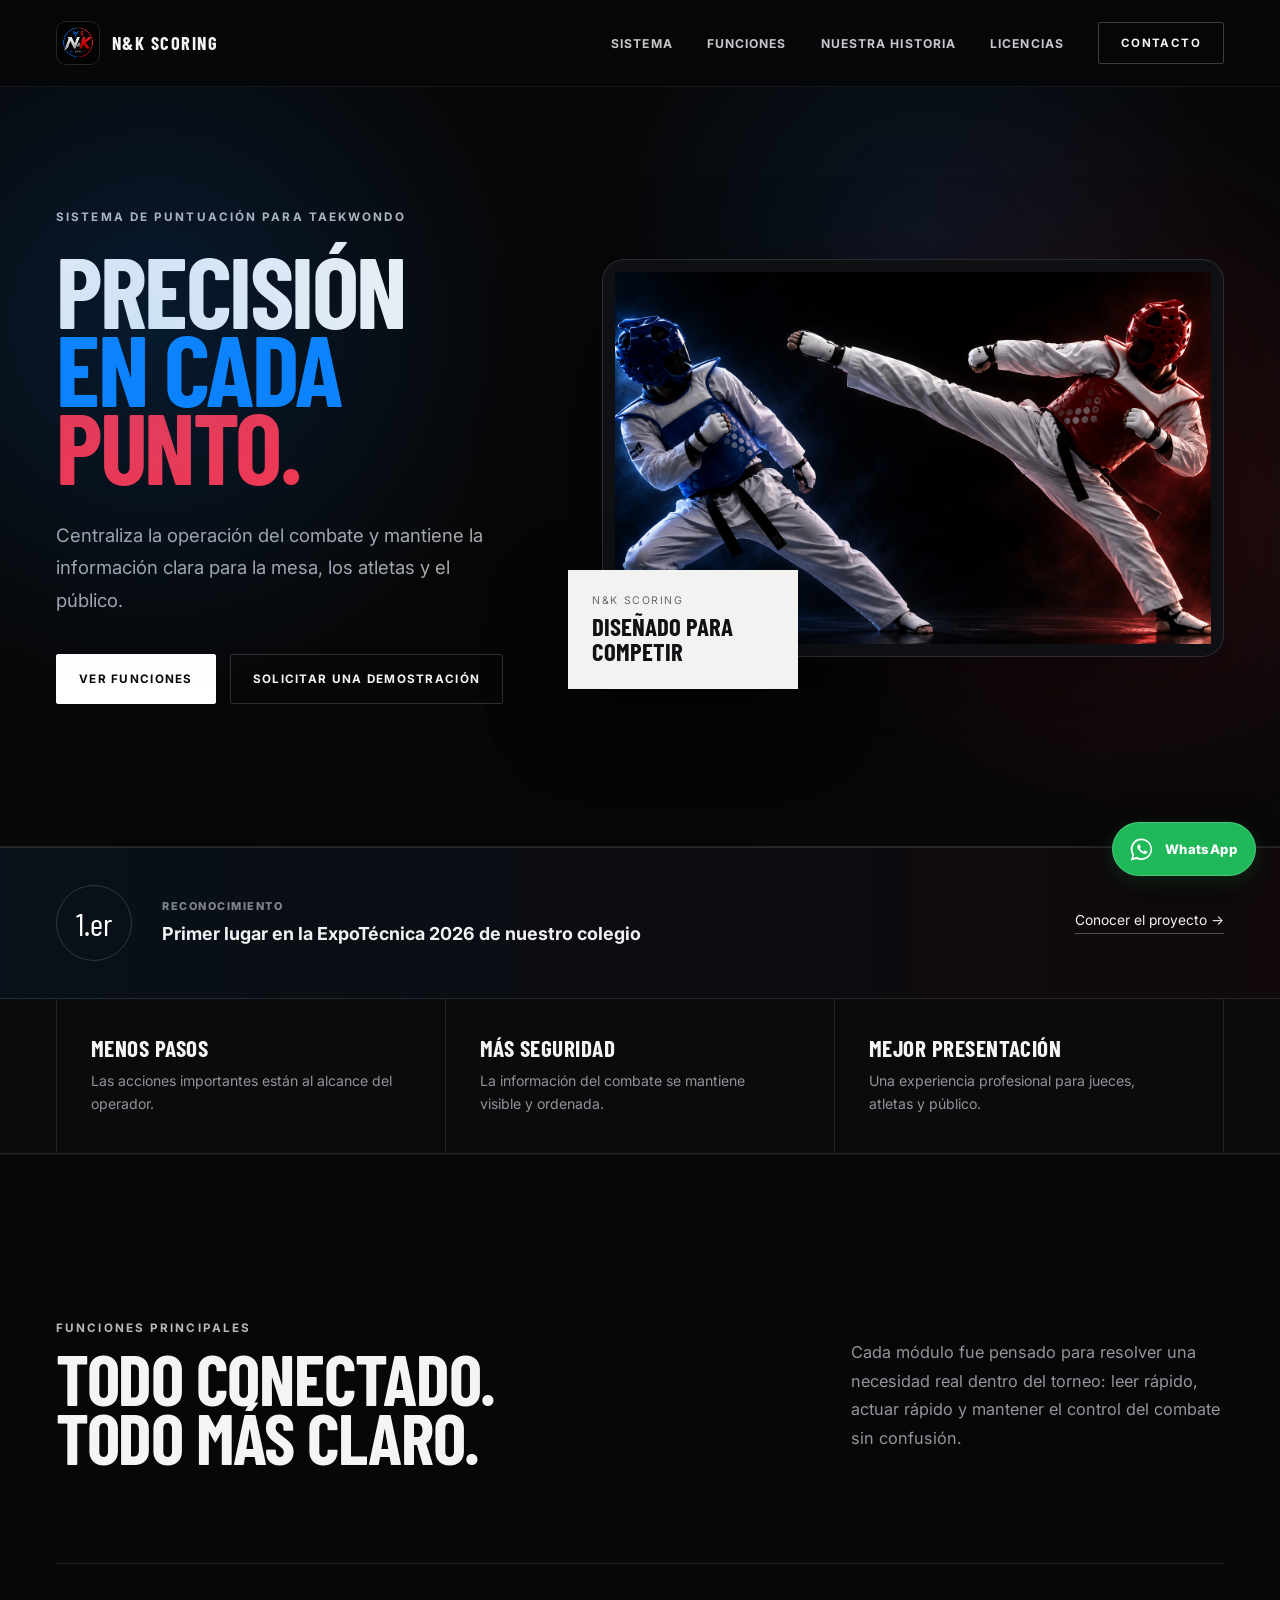
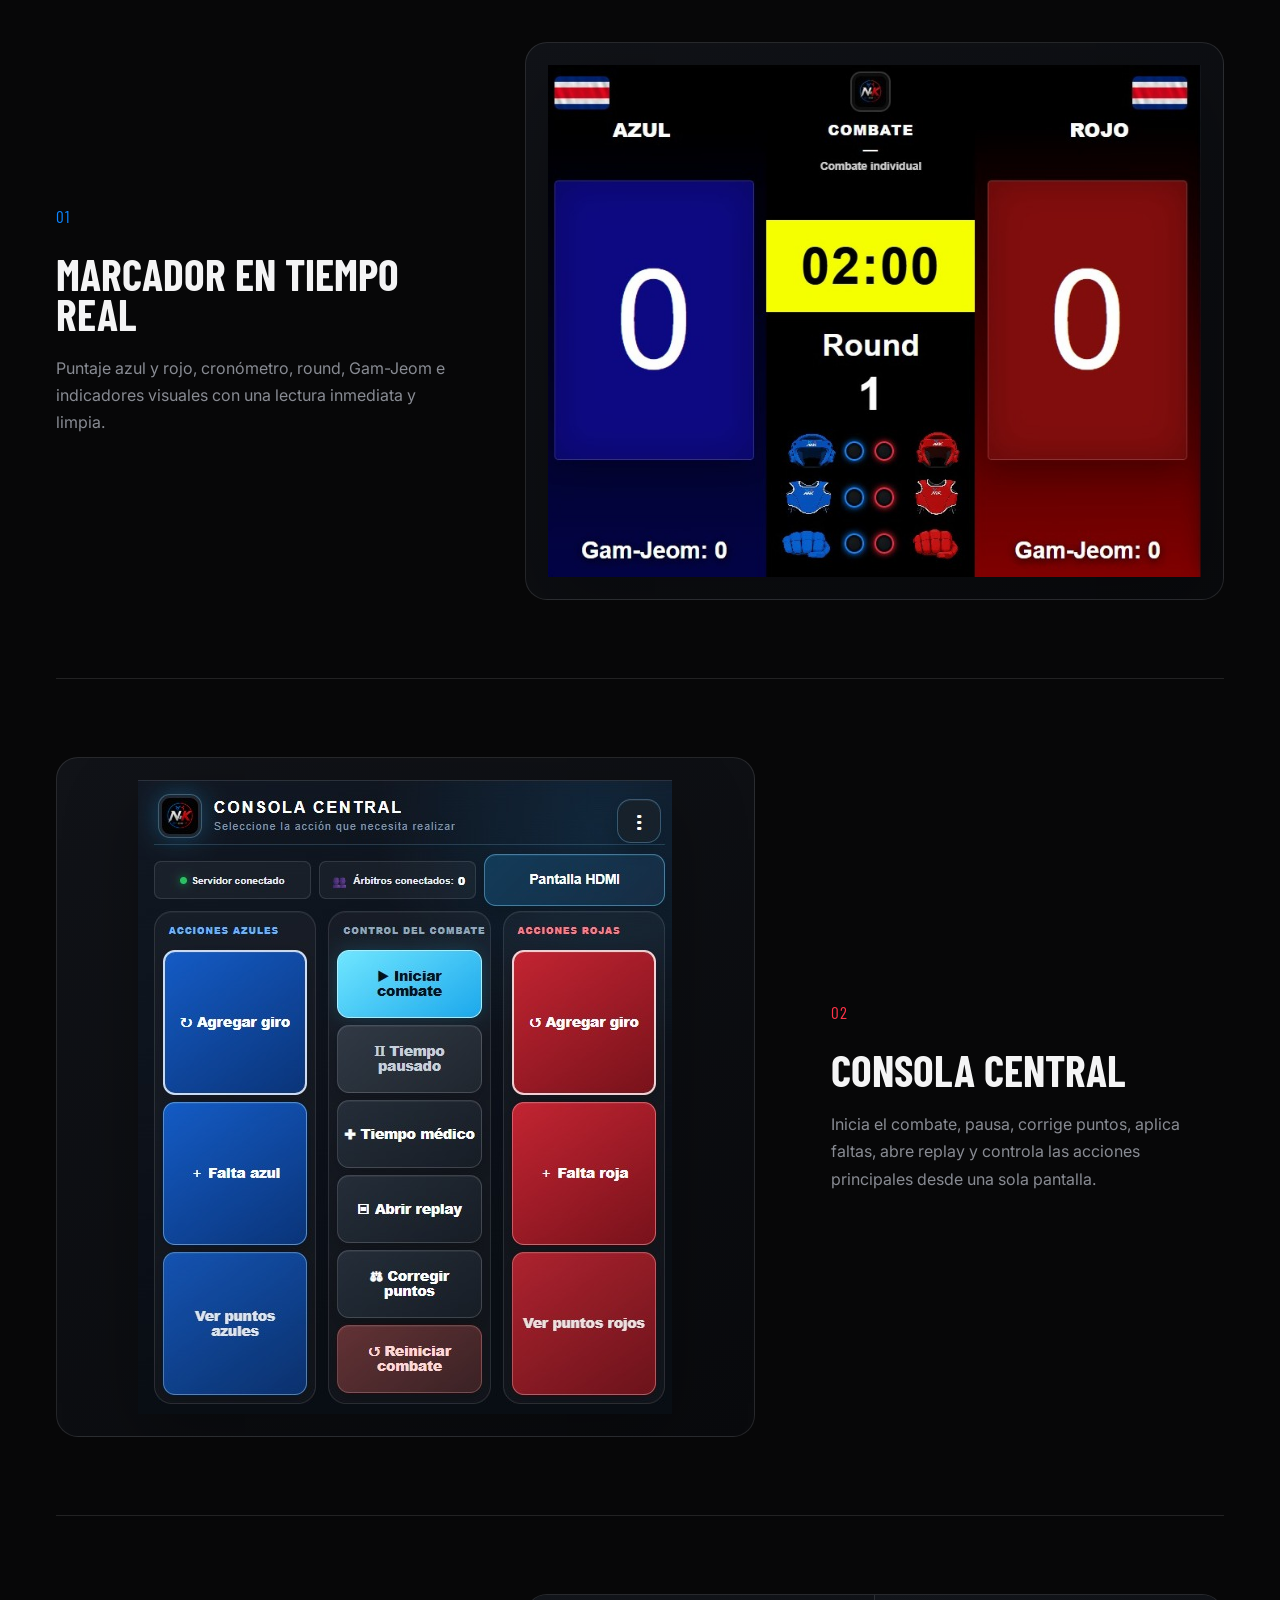
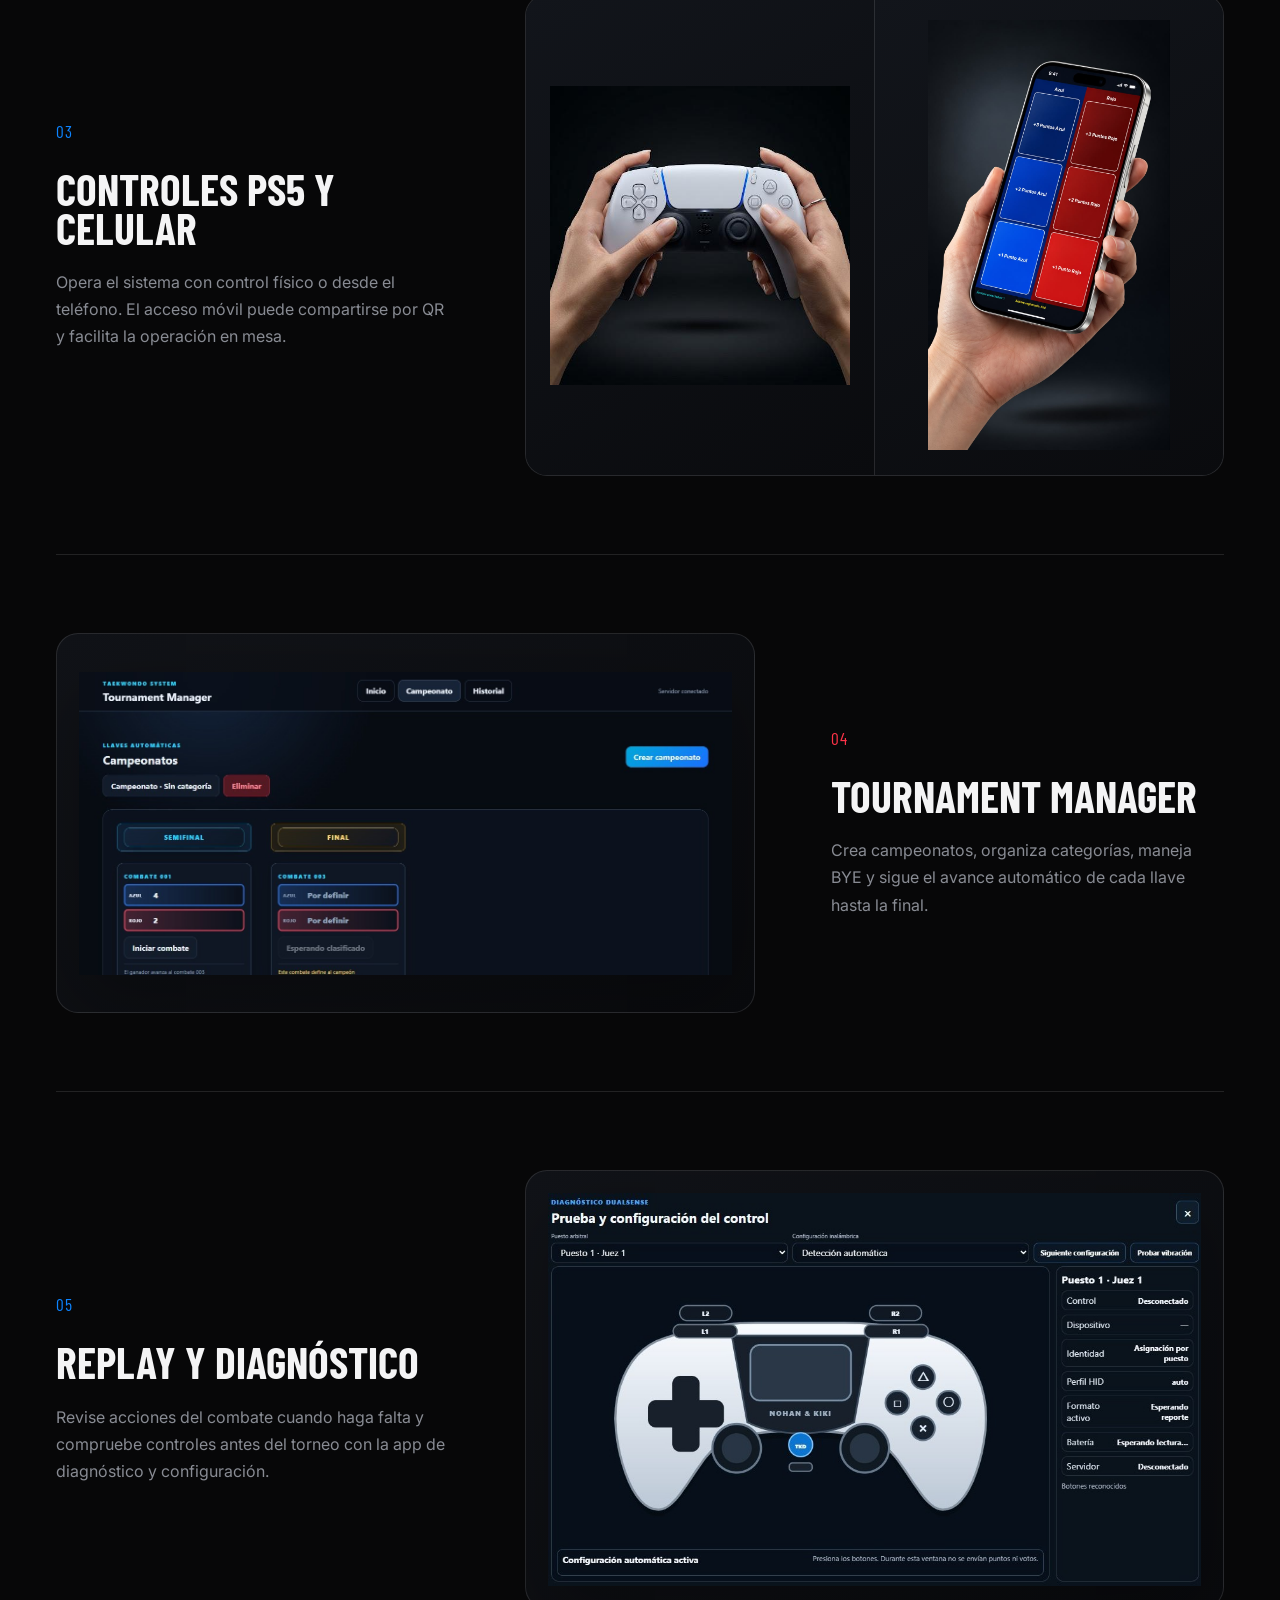
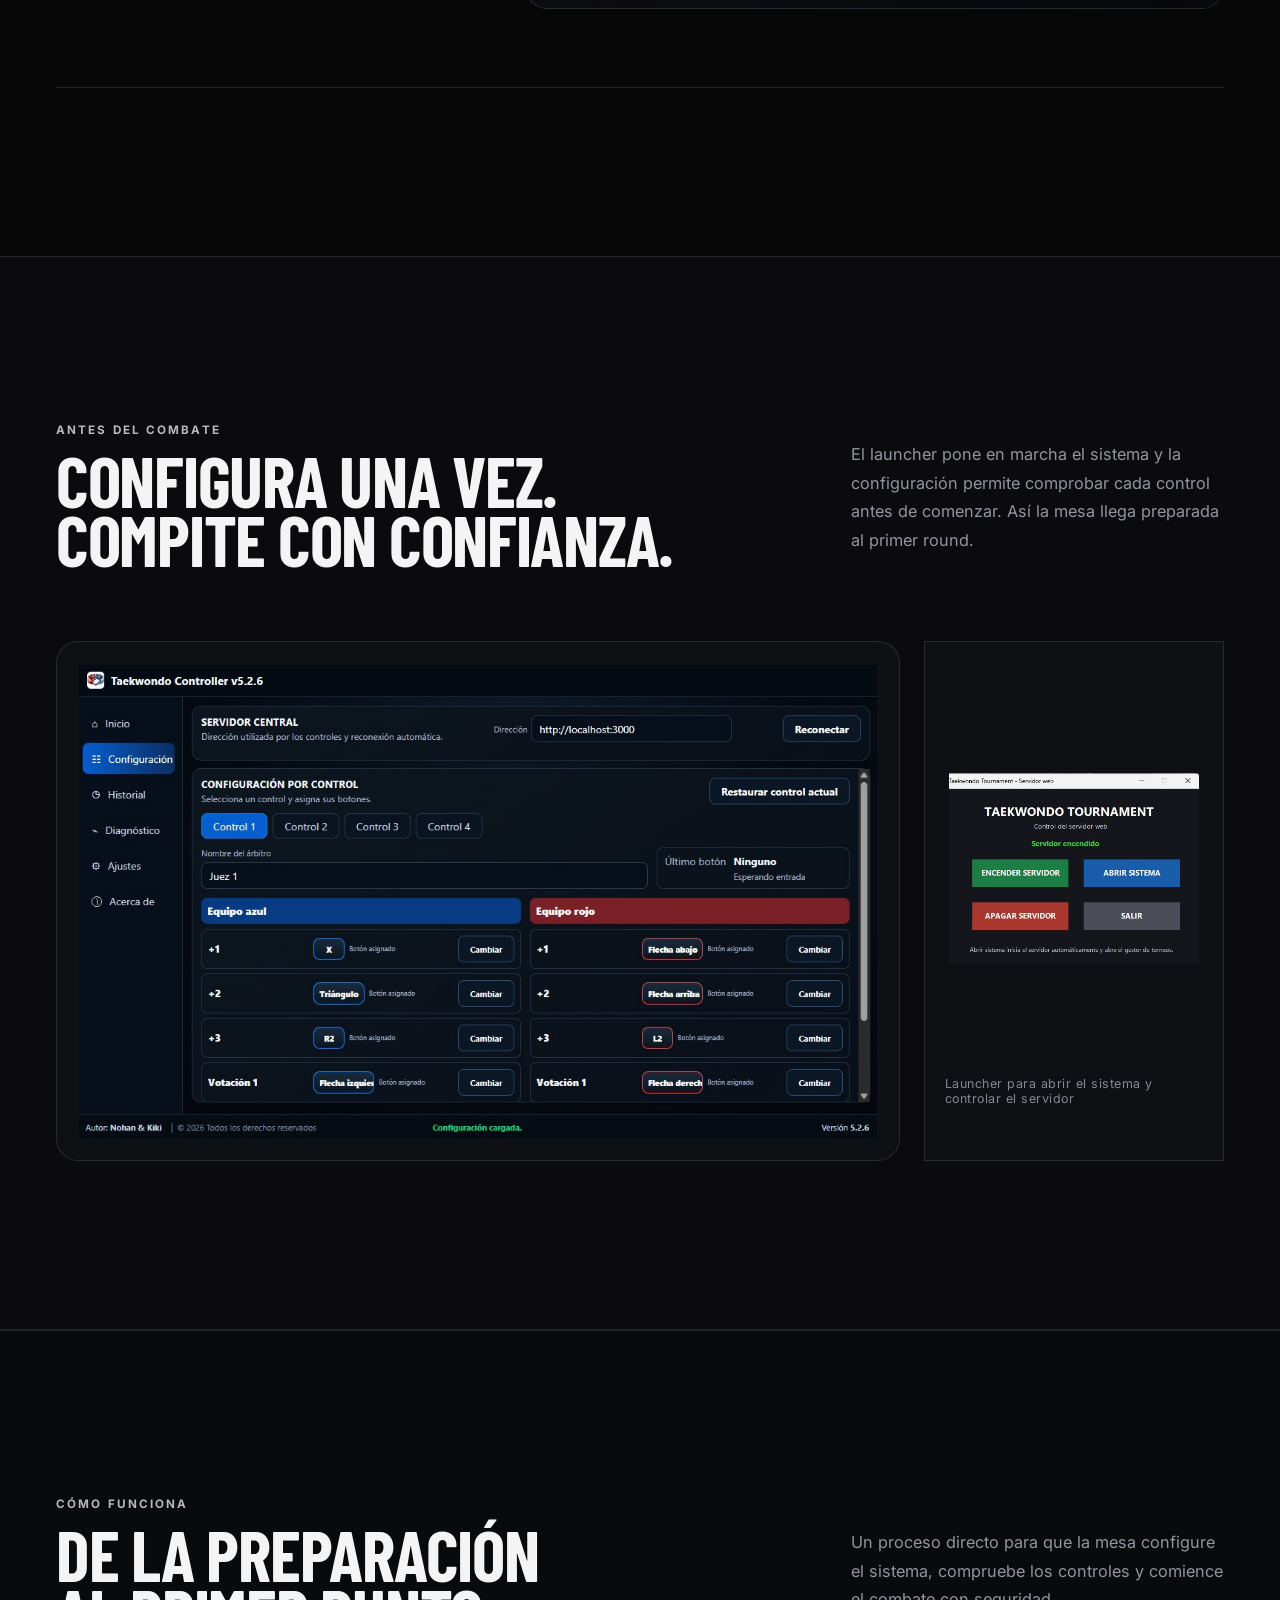
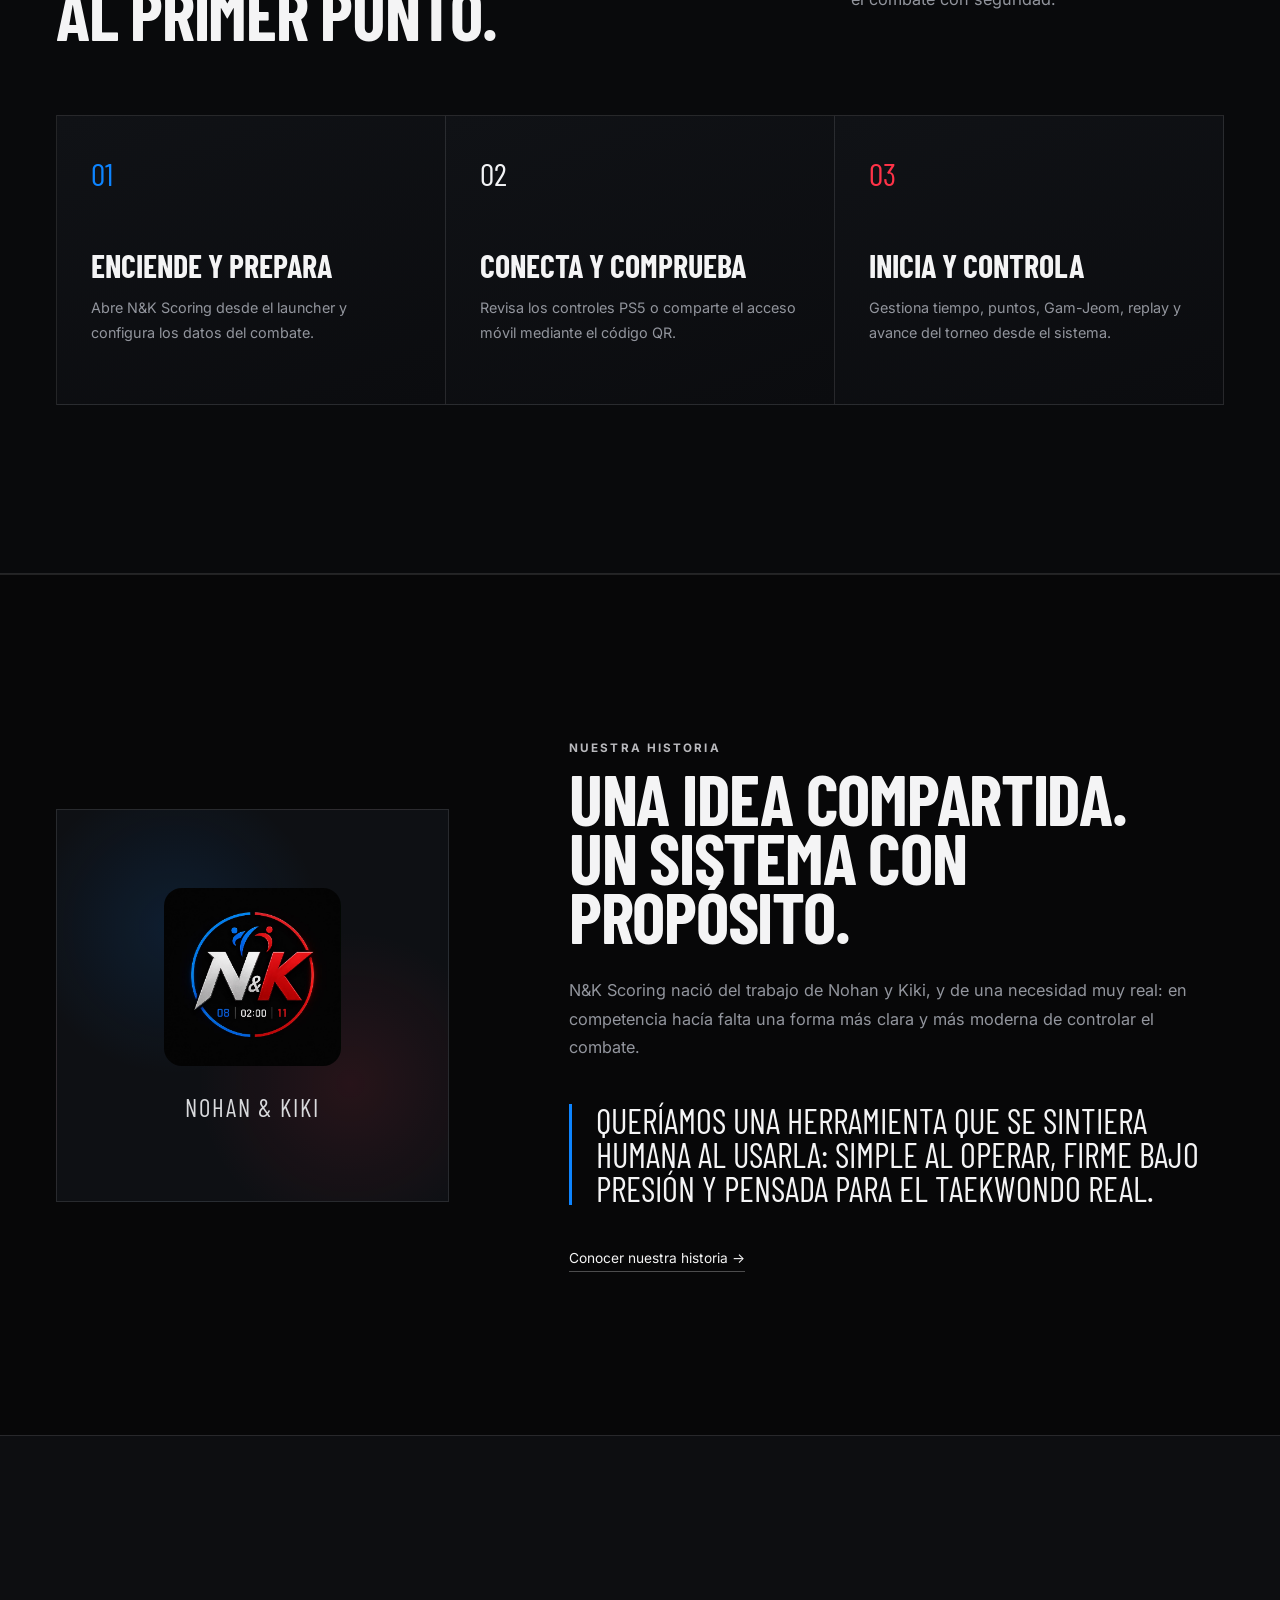
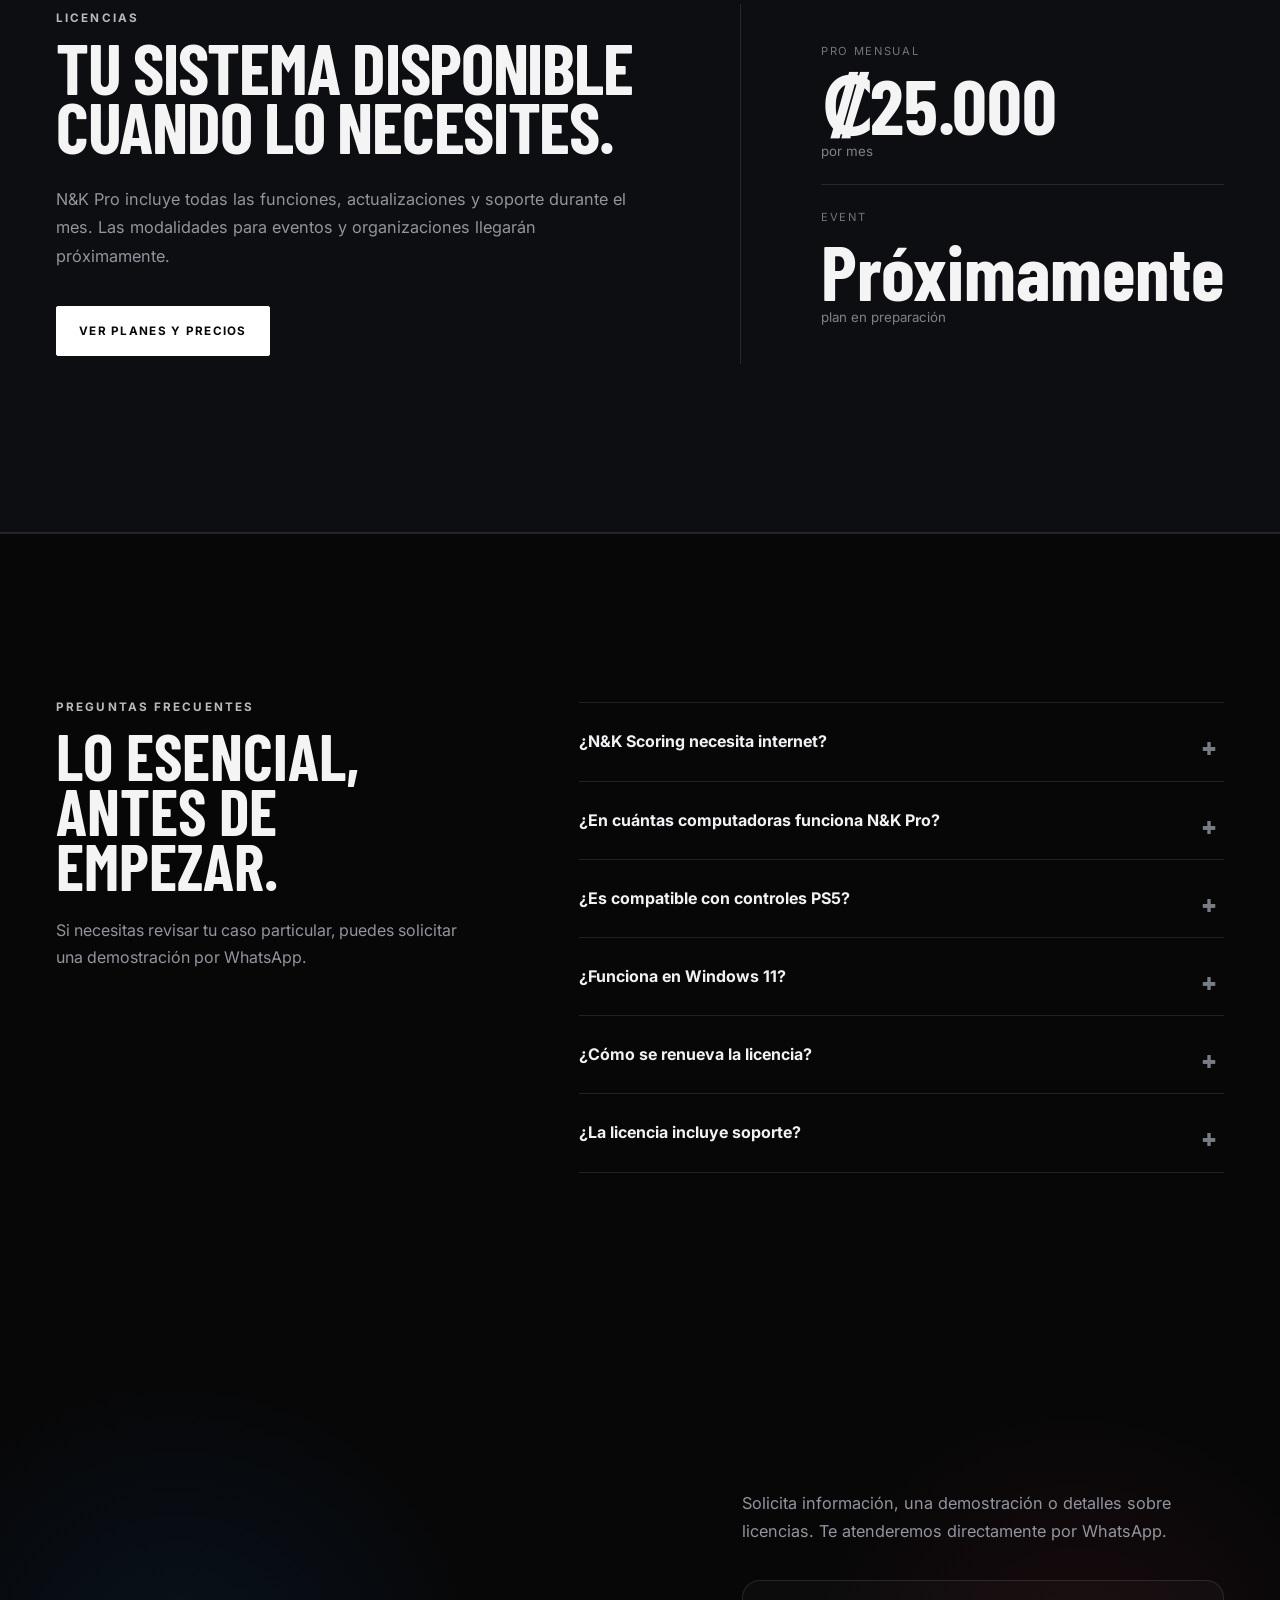
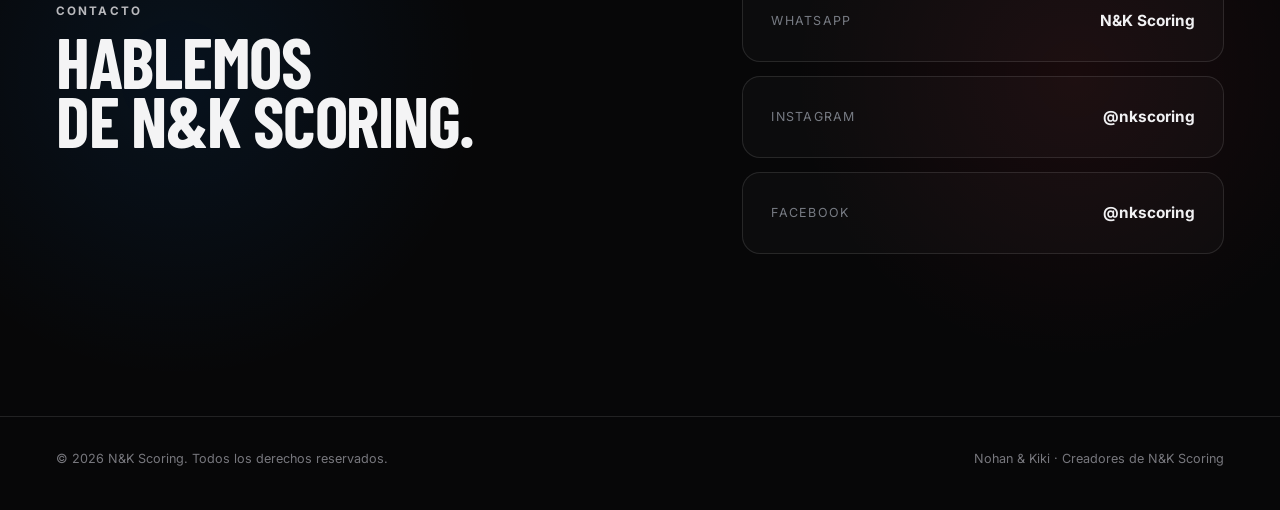
==== commit 8272b0f4: "nueva pagina v25" ====
--- a/index.html
+++ b/index.html
@@ -13,7 +13,25 @@
   <meta property="og:url" content="https://nkscoring.com/"/>
   <meta property="og:image" content="https://nkscoring.com/assets/site/hero-taekwondo.png"/>
   <meta name="twitter:card" content="summary_large_image"/>
-  <link rel="icon" type="image/jpeg" href="assets/logo.jpeg"/>
+
+  <link rel="canonical" href="https://nkscoring.com/"/>
+  <link rel="icon" type="image/png" sizes="48x48" href="/favicon-48.png"/>
+  <link rel="apple-touch-icon" sizes="180x180" href="/apple-touch-icon.png"/>
+  <link rel="manifest" href="/site.webmanifest"/>
+  <meta name="theme-color" content="#08090b"/>
+  <script type="application/ld+json">
+  {
+    "@context":"https://schema.org",
+    "@type":"Organization",
+    "name":"N&K Scoring",
+    "url":"https://nkscoring.com/",
+    "logo":"https://nkscoring.com/icon-512.png",
+    "sameAs":[
+      "https://www.instagram.com/nkscoring/",
+      "https://www.facebook.com/nkscoring/"
+    ]
+  }
+  </script>
   <link rel="stylesheet" href="styles.css"/>
 </head>
 <body>
--- a/styles.css
+++ b/styles.css
@@ -943,3 +943,109 @@
   .faq-list-v21 summary{padding-right:42px}
   .faq-list-v21 details p{padding-right:30px}
 }
+
+/* ==========================================================
+   v25 — mobile polish + search identity
+   ========================================================== */
+html,body{max-width:100%;overflow-x:hidden}
+*,*::before,*::after{box-sizing:border-box}
+img,svg,video{max-width:100%}
+
+@media(max-width:760px){
+  .container{width:calc(100% - 32px);max-width:none;margin-inline:16px}
+  .header{min-height:72px}
+  .nav{height:72px;gap:14px}
+  .brand img{width:48px;height:48px;border-radius:12px}
+  .menu-btn{font-size:1.9rem;padding:8px 4px}
+
+  /* Mobile menu stays inside viewport */
+  .nav-links{top:72px!important;left:16px!important;right:16px!important;width:auto!important;max-height:calc(100dvh - 88px);overflow:auto;border-radius:16px!important}
+
+  /* Home */
+  .hero-v9{padding-top:72px}
+  .hero-grid-v9{grid-template-columns:1fr!important;gap:36px!important;min-height:0!important;padding:54px 0 68px!important}
+  .hero-copy-v9{max-width:100%}
+  .display-v9{font-size:clamp(3.2rem,16vw,4.9rem)!important;line-height:.84!important;overflow-wrap:anywhere}
+  .hero-summary{font-size:1rem!important;line-height:1.65!important}
+  .hero-actions{display:grid!important;grid-template-columns:1fr;gap:12px}
+  .hero-actions .btn{width:100%;justify-content:center;text-align:center}
+  .hero-media-v9{width:100%}
+  .hero-frame{padding:7px;border-radius:16px}
+  .hero-frame img{aspect-ratio:16/11!important;object-fit:cover}
+  .hero-caption{position:static!important;width:100%!important;margin-top:12px;padding:18px!important}
+
+  .section-v9{padding:78px 0!important}
+  .section-intro-v9{display:block!important;margin-bottom:42px!important}
+  .section-intro-v9 h2,.manual-copy-v9 h2,.story-v9-copy h2,.license-v9 h2,.contact-v9 h2,
+  .story-page-copy h2,.founder-copy-v16 h2,.achievement-copy-v16 h2{
+    font-size:clamp(2.45rem,12vw,3.9rem)!important;
+    line-height:.92!important;
+    overflow-wrap:anywhere;
+  }
+  .section-intro-v9 p{margin-top:24px!important}
+  .feature-row-v9,.feature-row-v9.reverse{grid-template-columns:1fr!important;gap:26px!important;padding:48px 0!important}
+  .feature-row-v9.reverse .feature-copy-v9,.feature-row-v9.reverse .feature-media-v9{order:initial!important}
+  .feature-copy-v9 h3{font-size:clamp(2.2rem,10vw,3.2rem)!important;overflow-wrap:anywhere}
+  .device-media{grid-template-columns:1fr!important}
+  .device-panel:first-child{border-right:0!important;border-bottom:1px solid var(--line)}
+  .system-gallery-v9,.system-gallery-clean{grid-template-columns:1fr!important}
+  .system-main-v9 img{min-height:0!important;height:auto!important;object-fit:contain!important}
+  .system-side-v9 img{min-height:0!important;height:auto!important;object-fit:contain!important}
+  .story-v9-grid,.manual-shell-v9,.contact-v9-grid,.license-v9-shell{grid-template-columns:1fr!important;gap:42px!important}
+  .story-v9-visual{max-width:100%!important}
+  .manual-doc-v9{width:100%!important;max-width:360px}
+  .home-proof-shell-v21{grid-template-columns:1fr!important;padding:28px 0!important}
+  .benefits-strip-v20{border-left:0!important}
+  .faq-heading-v21 h2{font-size:clamp(2.5rem,12vw,3.8rem)!important}
+  .whatsapp-float-v20{right:14px!important;bottom:14px!important}
+
+  /* Inner page hero: remove the giant empty area on mobile */
+  .page-hero,.page-hero-v9{padding:118px 0 58px!important;min-height:0!important}
+  .page-hero h1,.page-hero-v9 h1{
+    font-size:clamp(3rem,13vw,4.6rem)!important;
+    line-height:.9!important;
+    max-width:100%!important;
+    overflow-wrap:anywhere;
+    word-break:normal;
+  }
+  .page-hero .lead,.page-hero-v9 .lead{font-size:1rem!important;line-height:1.65!important;max-width:100%!important}
+
+  /* License page */
+  .license-plans-section{padding-top:70px!important}
+  .pricing-grid-v16{display:grid!important;grid-template-columns:1fr!important;gap:20px!important;width:100%!important;max-width:100%!important}
+  .pricing-card-v16,.pricing-card-v16.featured-plan-v16{
+    width:100%!important;
+    min-width:0!important;
+    min-height:0!important;
+    padding:30px 22px 26px!important;
+    transform:none!important;
+    overflow:hidden;
+  }
+  .pricing-card-v16 h3{font-size:clamp(2rem,10vw,2.8rem)!important;overflow-wrap:anywhere}
+  .pricing-value{white-space:normal!important;min-width:0!important;align-items:baseline!important;flex-wrap:wrap}
+  .pricing-value span{font-size:1.55rem!important}
+  .pricing-value strong{font-size:clamp(3.2rem,18vw,4.7rem)!important;line-height:.9!important;max-width:100%;overflow-wrap:anywhere}
+  .pricing-quote strong{font-size:clamp(2.2rem,11vw,3.15rem)!important;line-height:.95!important;white-space:normal!important;overflow-wrap:anywhere}
+  .pricing-unit{font-size:1rem!important;margin-top:8px!important}
+  .pricing-card-v16>p{font-size:.96rem!important;line-height:1.65!important;margin-bottom:22px!important}
+  .pricing-card-v16 li{font-size:.9rem!important;padding:13px 0 13px 20px!important}
+  .pricing-btn{width:100%!important;display:flex!important;justify-content:center!important}
+  .popular-badge-v16{font-size:.66rem!important;right:18px!important}
+  .pricing-note-v16{padding:22px!important}
+  .license-support-grid-v16{grid-template-columns:1fr!important;gap:30px!important}
+  .license-support-v16 h2{font-size:clamp(2.5rem,12vw,3.8rem)!important;overflow-wrap:anywhere}
+
+  /* Our story */
+  .story-page-grid,.achievement-grid-v17,.founder-photo-grid-v16,.founder-band-grid{grid-template-columns:1fr!important;gap:30px!important}
+  .story-page-visual,.founder-photo-v16,.achievement-photo-v17{min-height:0!important}
+  .story-page-visual img,.founder-photo-v16 img,.achievement-photo-v17 img{height:auto!important;max-height:none!important;object-fit:contain!important}
+}
+
+@media(max-width:390px){
+  .container{width:calc(100% - 24px);margin-inline:12px}
+  .display-v9{font-size:clamp(2.9rem,16vw,4rem)!important}
+  .page-hero h1,.page-hero-v9 h1{font-size:clamp(2.65rem,13vw,3.7rem)!important}
+  .pricing-card-v16{padding-inline:18px!important}
+  .pricing-value strong{font-size:clamp(3rem,17vw,4.1rem)!important}
+  .pricing-quote strong{font-size:clamp(2rem,10vw,2.8rem)!important}
+}
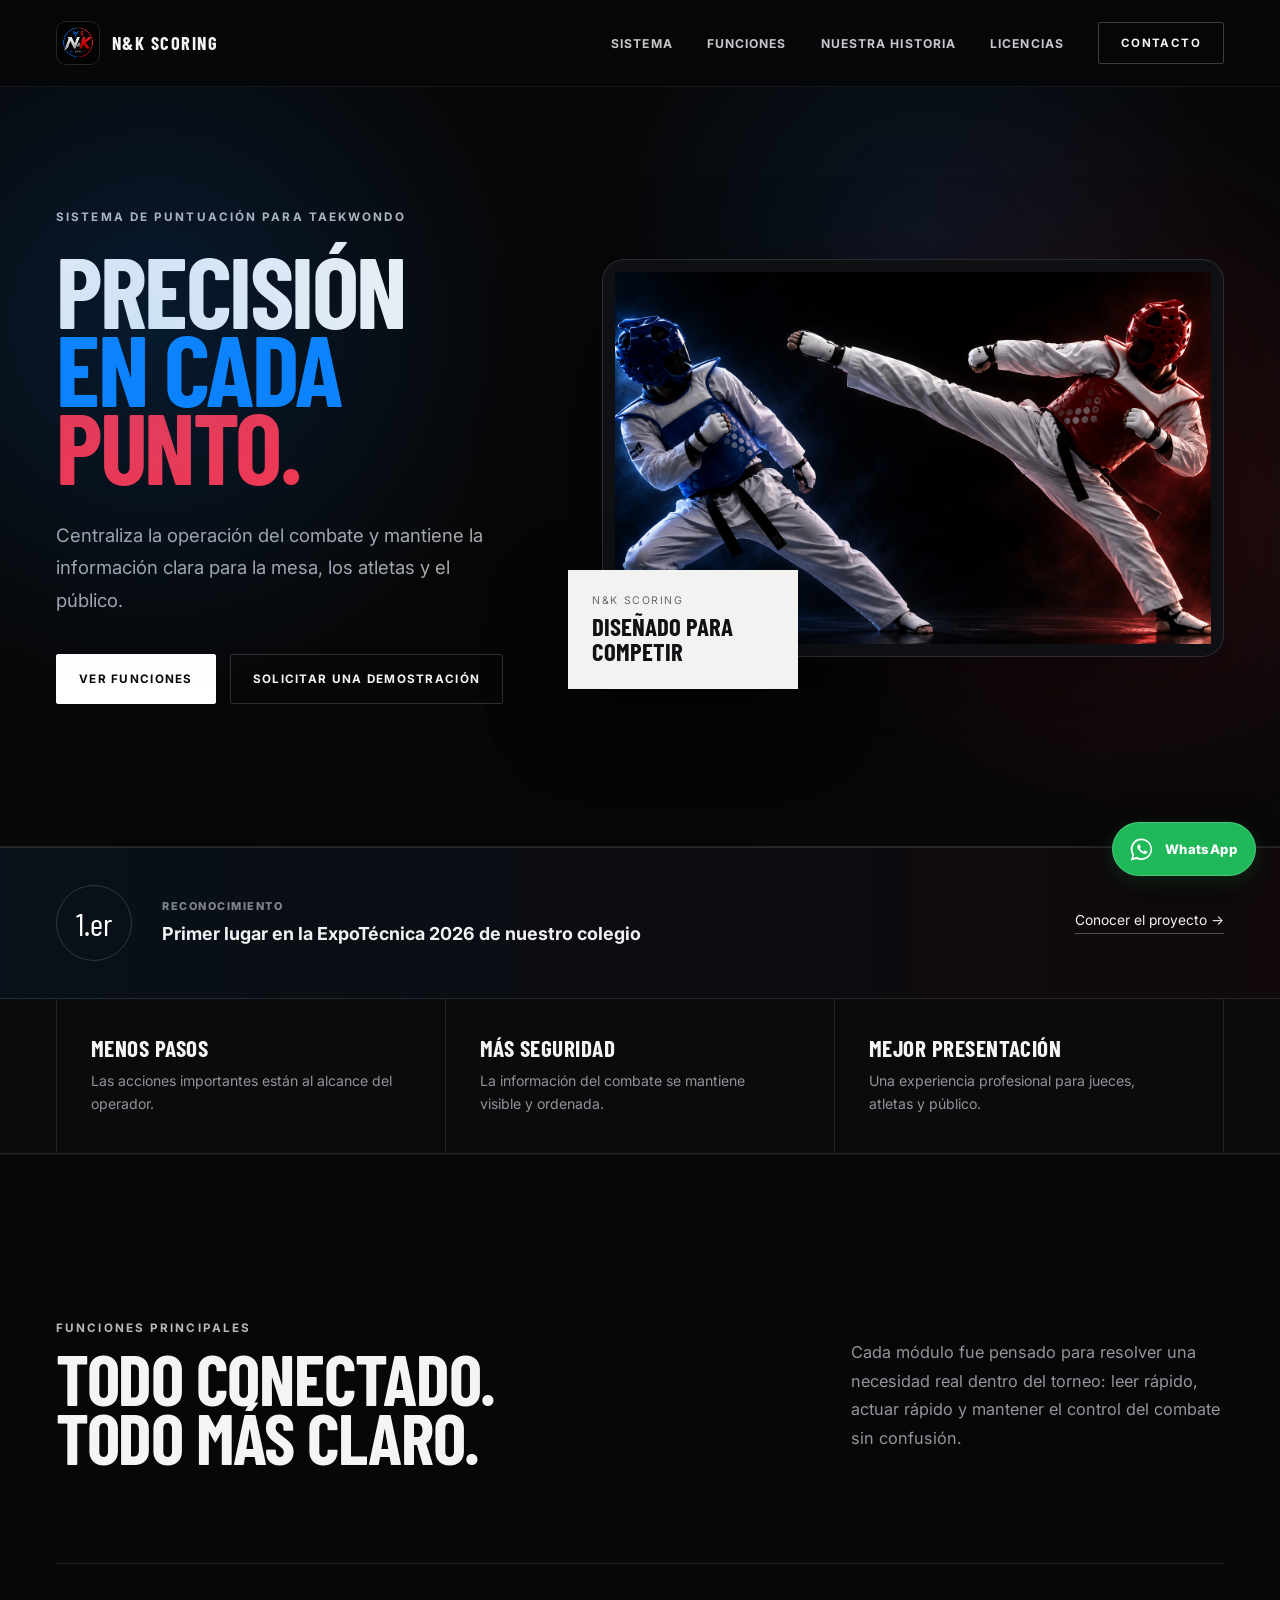
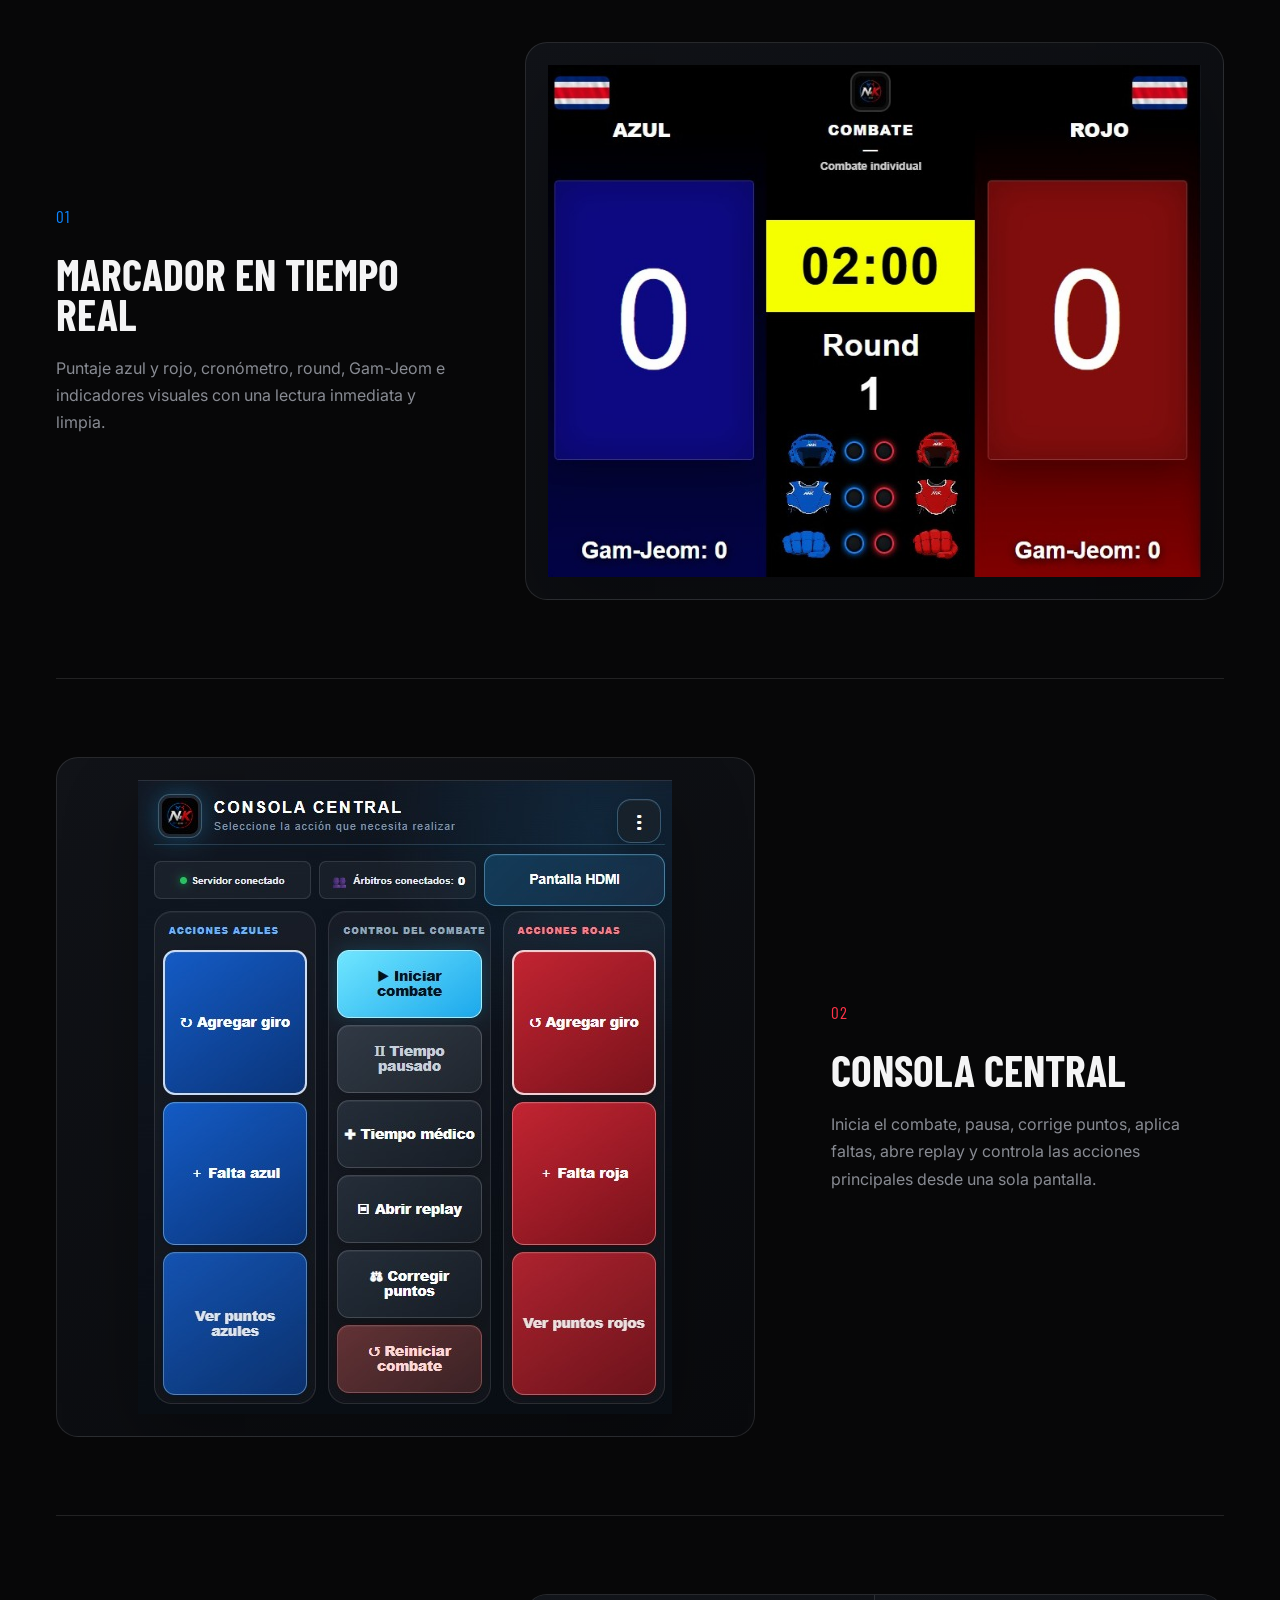
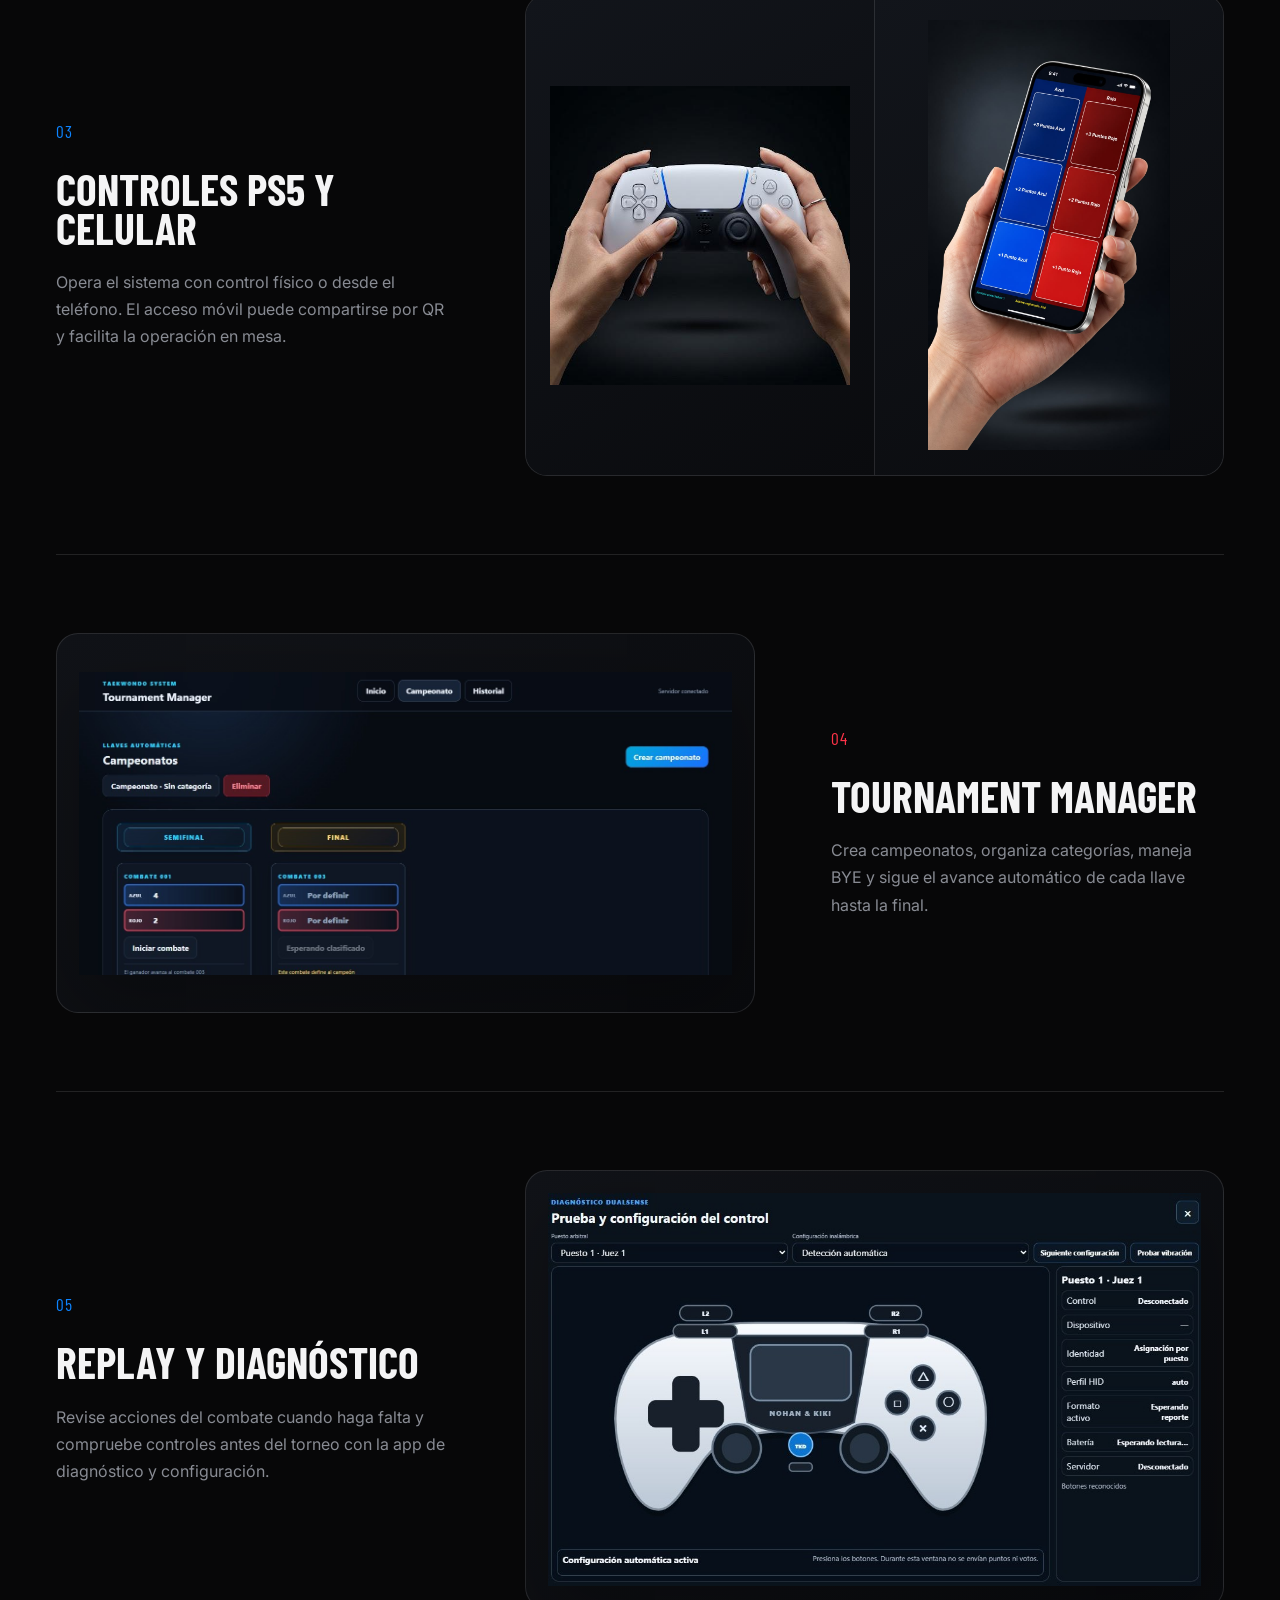
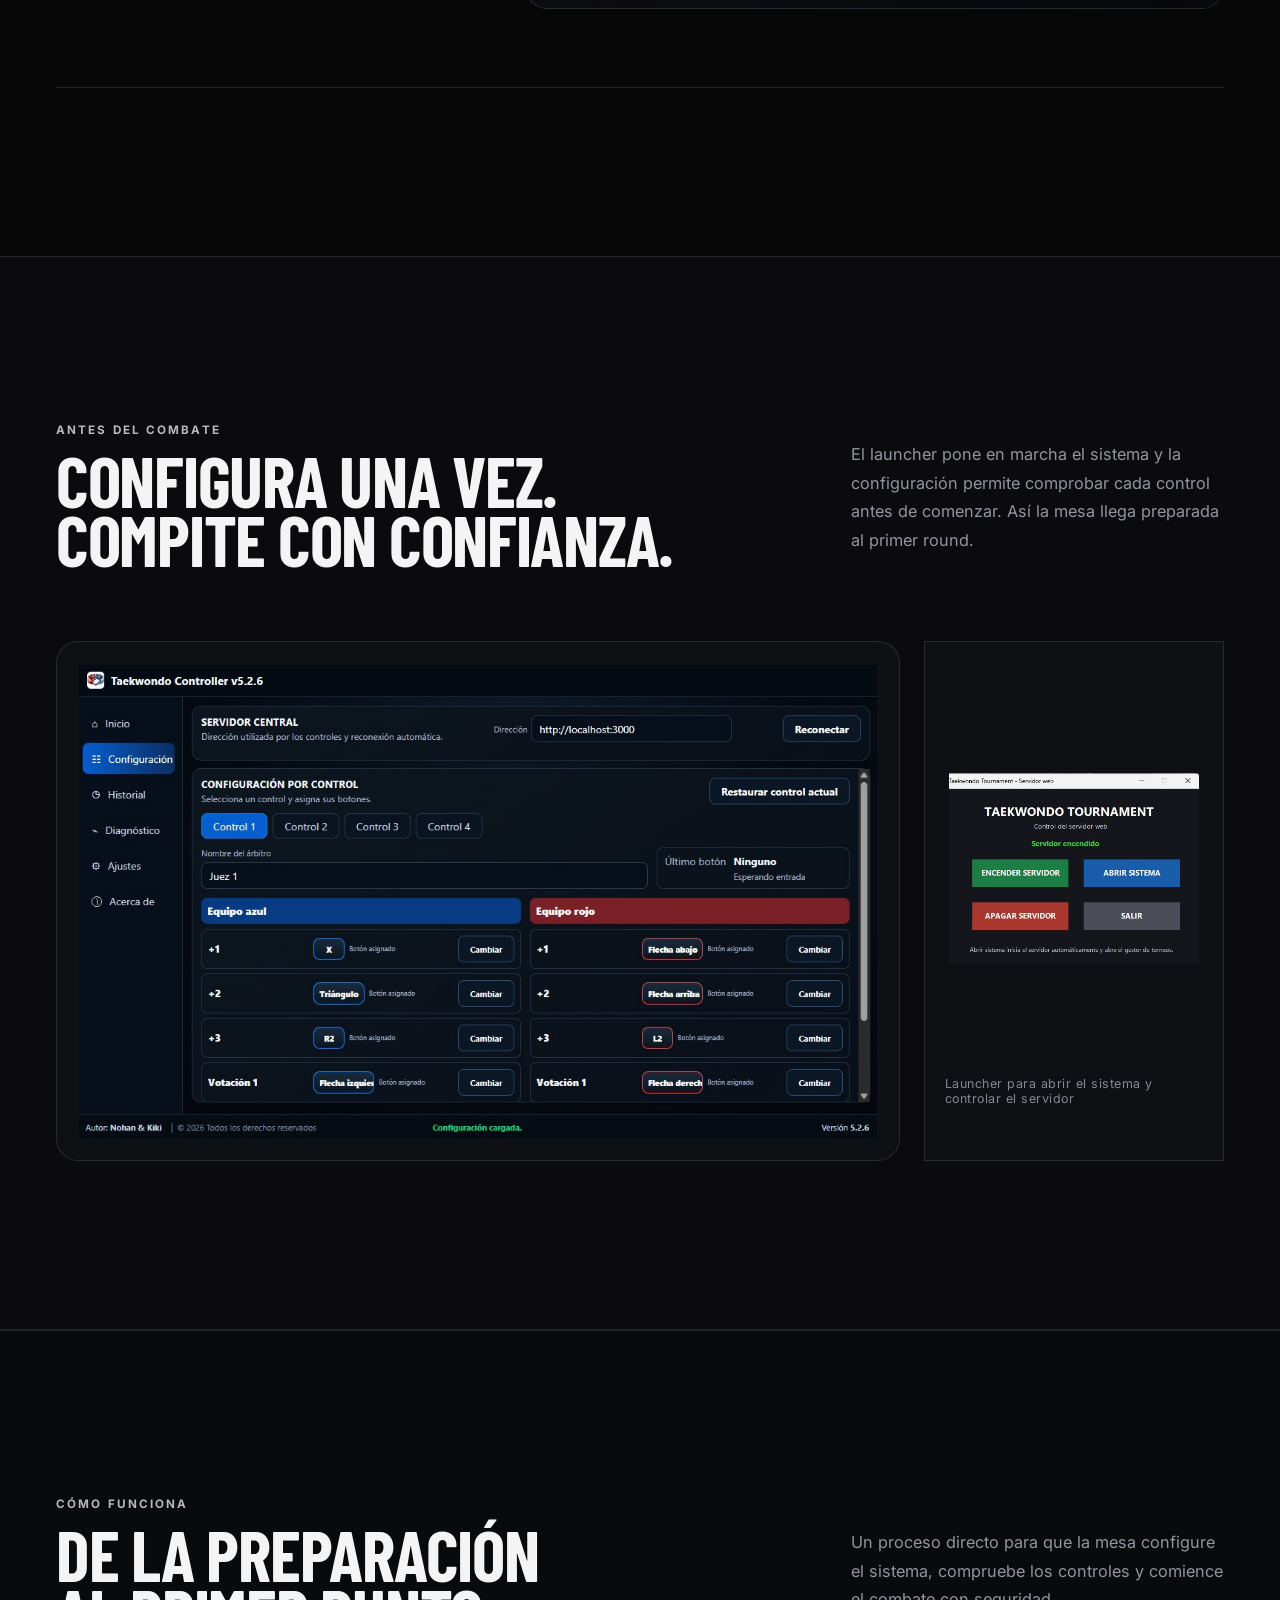
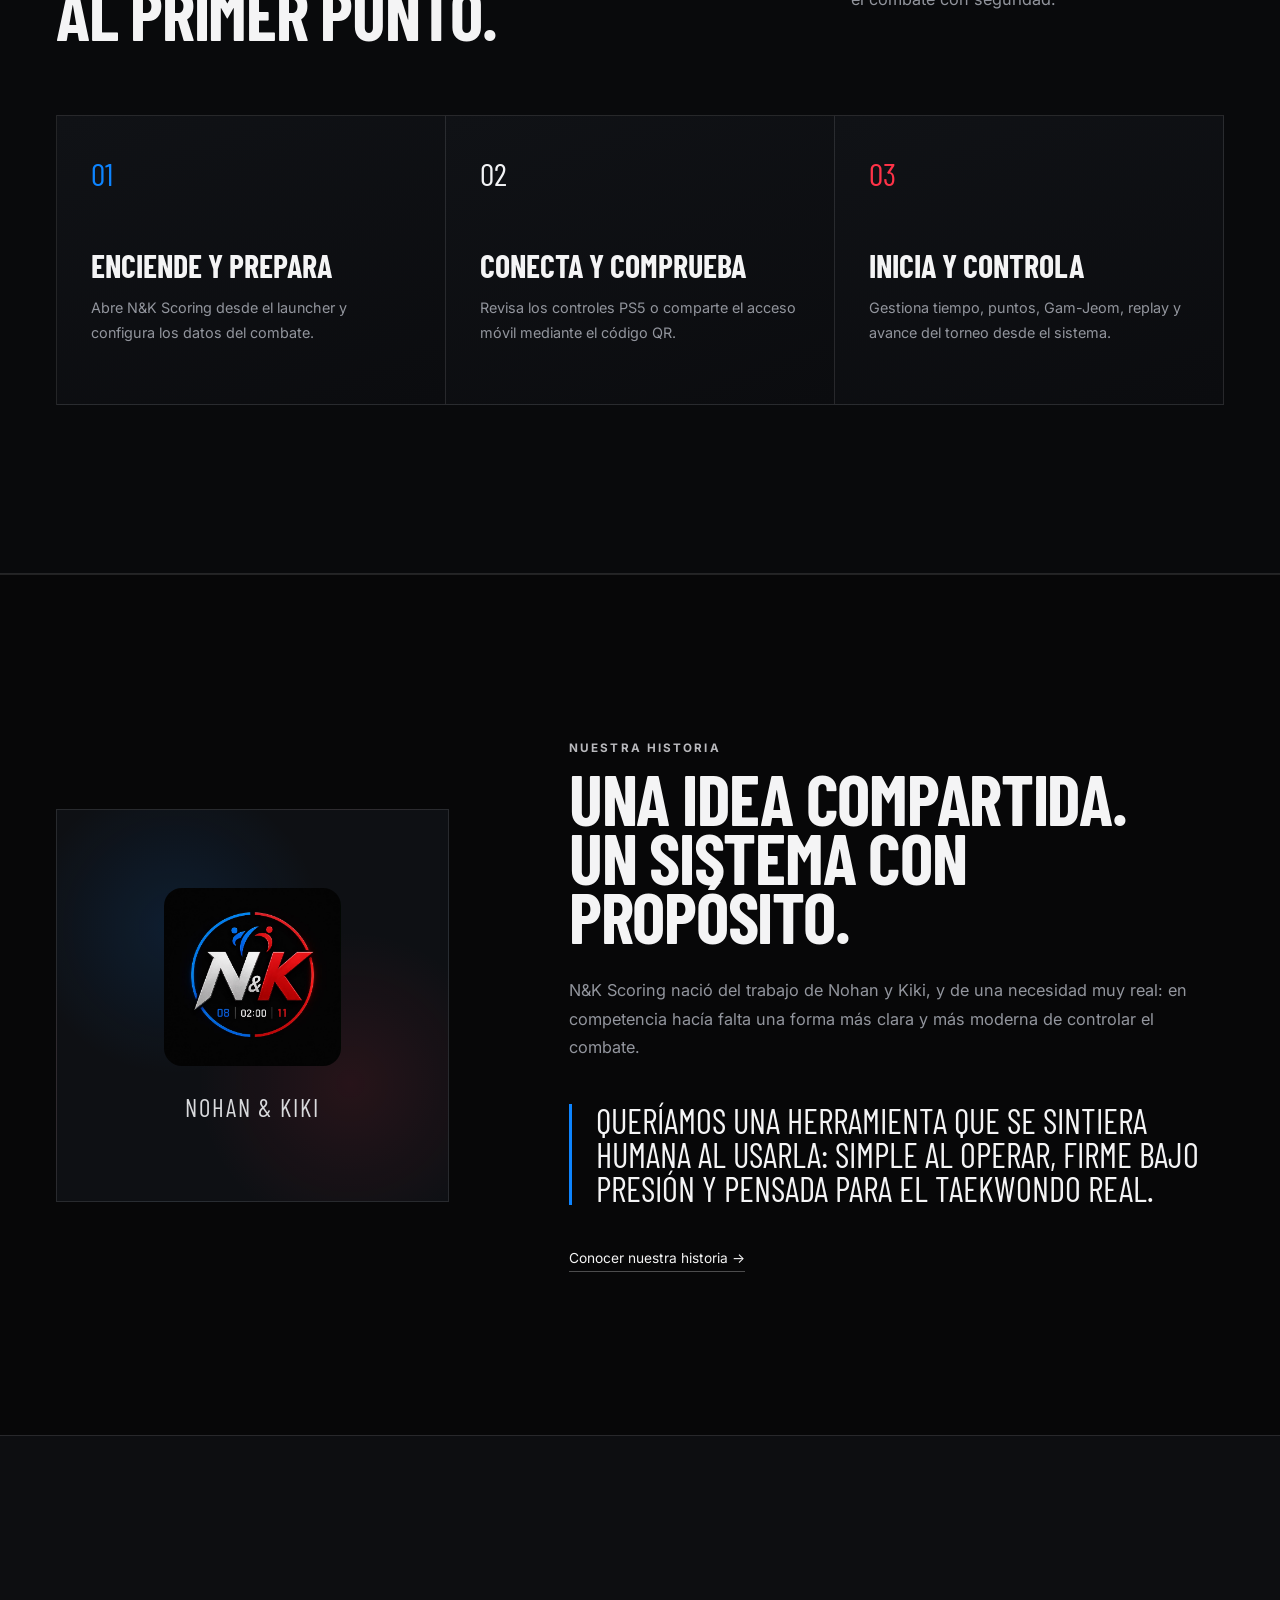
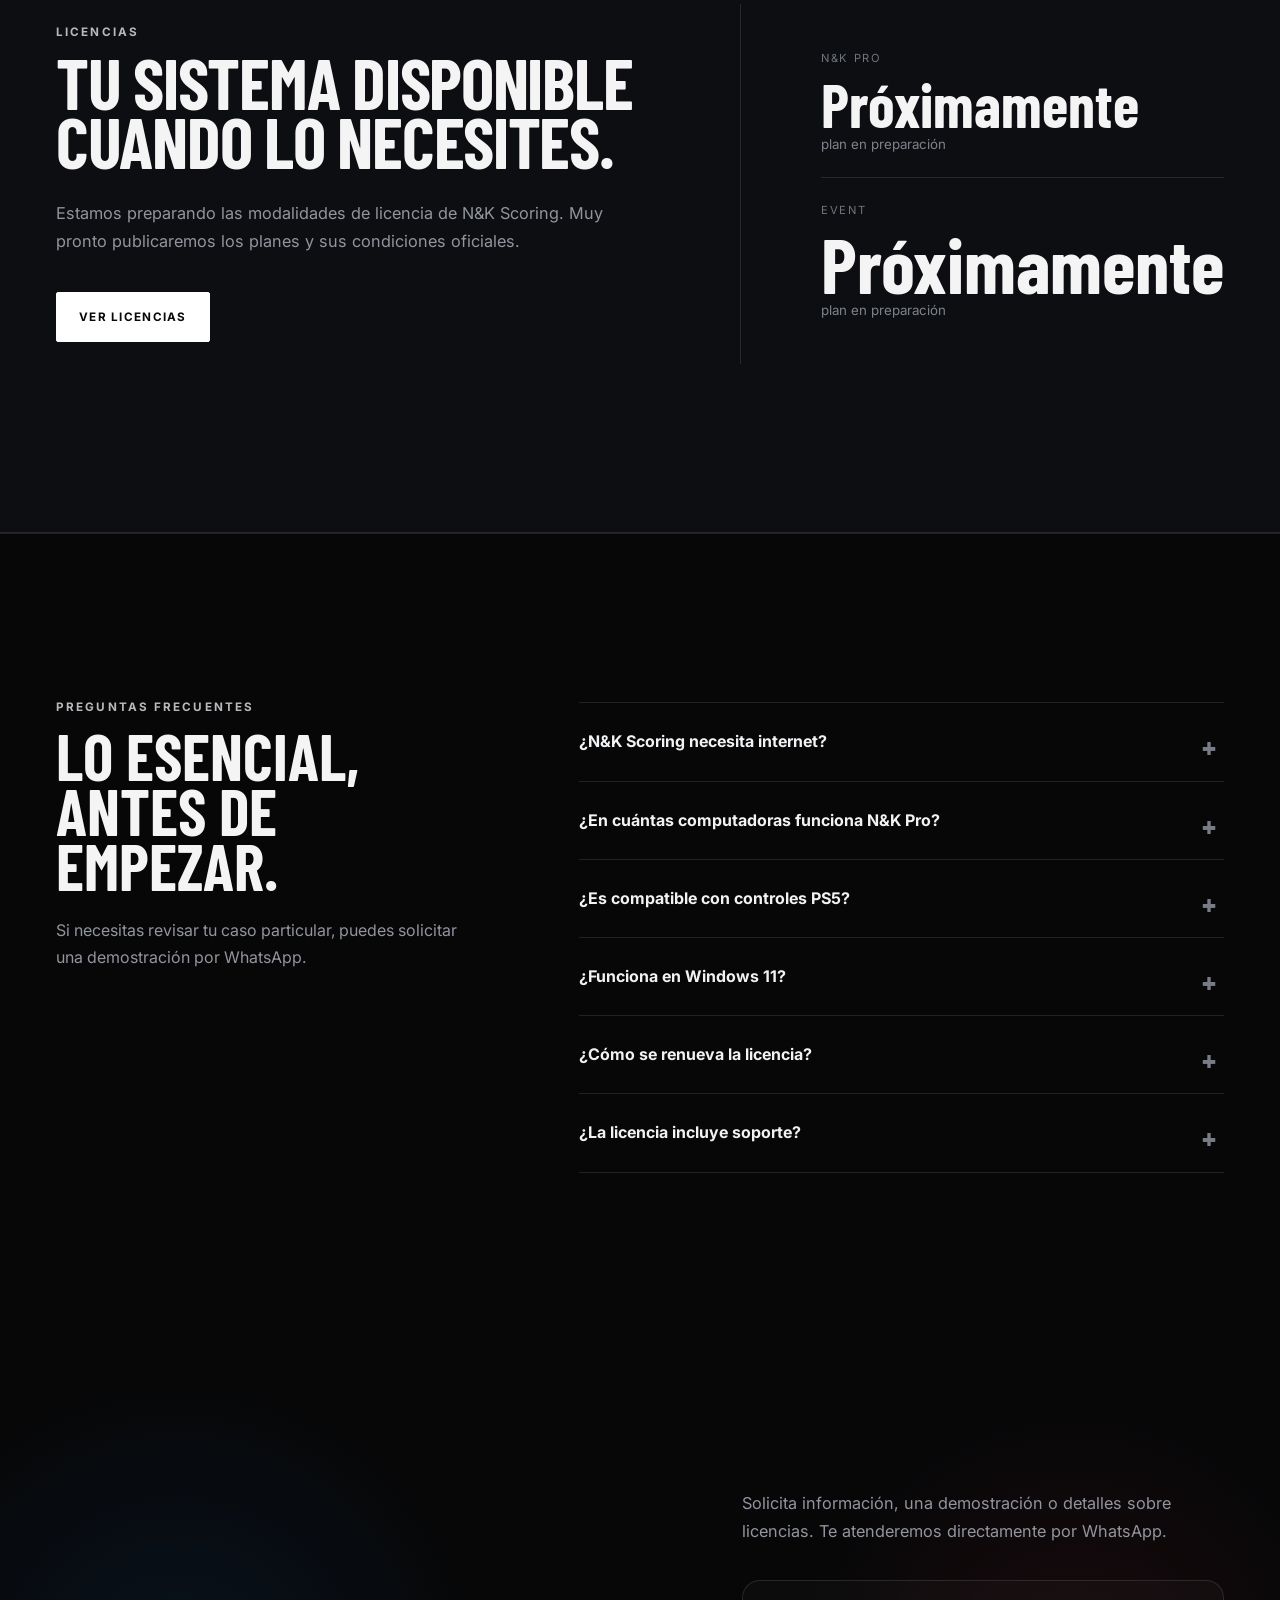
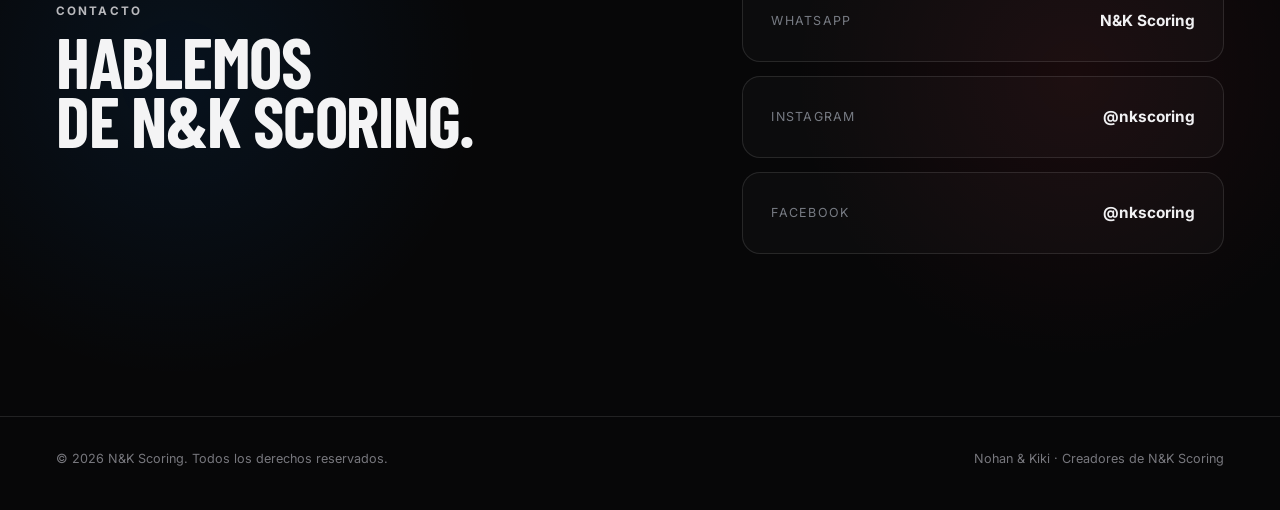
==== commit 9581646e: "Add files via upload" ====
--- a/index.html
+++ b/index.html
@@ -2,35 +2,82 @@
 <html lang="es">
 <head>
   <meta charset="utf-8"/>
-  <meta name="viewport" content="width=device-width,initial-scale=1"/>
-  <title>N&K Scoring — Sistema de puntuación para Taekwondo</title>
-  <meta name="description" content="N&K Scoring: sistema moderno para puntuación, control, replay, licencias y gestión de torneos de taekwondo."/>
+  <meta name="viewport" content="width=device-width,initial-scale=1,viewport-fit=cover"/>
+  <title>N&K Scoring | Sistema de puntuación para Taekwondo</title>
+  <meta name="description" content="N&K Scoring es un sistema de puntuación y gestión para taekwondo competitivo con marcador, replay, controles, HDMI y gestión de torneos."/>
+  
+  <meta name="robots" content="index,follow,max-image-preview:large,max-snippet:-1,max-video-preview:-1"/>
+  <meta name="googlebot" content="index,follow,max-image-preview:large,max-snippet:-1,max-video-preview:-1"/>
+  <meta name="author" content="N&K Scoring"/>
+  <meta name="application-name" content="N&K Scoring"/>
+  <meta name="theme-color" content="#08090b"/>
+  <link rel="icon" href="/favicon.ico" sizes="any"/>
+  <link rel="icon" type="image/png" sizes="48x48" href="https://nkscoring.com/favicon-48.png"/>
+  <link rel="apple-touch-icon" sizes="180x180" href="/apple-touch-icon.png"/>
+  <link rel="manifest" href="/site.webmanifest"/>
+
+  <link rel="canonical" href="https://nkscoring.com/"/>
+
   <meta property="og:type" content="website"/>
   <meta property="og:locale" content="es_CR"/>
   <meta property="og:site_name" content="N&K Scoring"/>
   <meta property="og:title" content="N&K Scoring — Precisión en cada punto"/>
-  <meta property="og:description" content="Sistema profesional de puntuación y gestión para taekwondo competitivo."/>
+  <meta property="og:description" content="Sistema de puntuación y gestión para taekwondo competitivo."/>
   <meta property="og:url" content="https://nkscoring.com/"/>
-  <meta property="og:image" content="https://nkscoring.com/assets/site/hero-taekwondo.png"/>
-  <meta name="twitter:card" content="summary_large_image"/>
-
-  <link rel="canonical" href="https://nkscoring.com/"/>
-  <link rel="icon" type="image/png" sizes="48x48" href="/favicon-48.png"/>
-  <link rel="apple-touch-icon" sizes="180x180" href="/apple-touch-icon.png"/>
-  <link rel="manifest" href="/site.webmanifest"/>
-  <meta name="theme-color" content="#08090b"/>
+  <meta property="og:image" content="https://nkscoring.com/icon-512.png"/>
+  <meta property="og:image:width" content="512"/>
+  <meta property="og:image:height" content="512"/>
+  <meta property="og:image:alt" content="Logo de N&K Scoring"/>
+  <meta name="twitter:card" content="summary"/>
+  <meta name="twitter:title" content="N&K Scoring — Precisión en cada punto"/>
+  <meta name="twitter:description" content="Sistema de puntuación y gestión para taekwondo competitivo."/>
+  <meta name="twitter:image" content="https://nkscoring.com/icon-512.png"/>
+
   <script type="application/ld+json">
-  {
-    "@context":"https://schema.org",
-    "@type":"Organization",
-    "name":"N&K Scoring",
-    "url":"https://nkscoring.com/",
-    "logo":"https://nkscoring.com/icon-512.png",
-    "sameAs":[
-      "https://www.instagram.com/nkscoring/",
-      "https://www.facebook.com/nkscoring/"
-    ]
-  }
+{
+  "@context": "https://schema.org",
+  "@graph": [
+    {
+      "@type": "Organization",
+      "@id": "https://nkscoring.com/#organization",
+      "name": "N&K Scoring",
+      "url": "https://nkscoring.com/",
+      "logo": {
+        "@type": "ImageObject",
+        "url": "https://nkscoring.com/icon-512.png",
+        "width": 512,
+        "height": 512
+      },
+      "sameAs": [
+        "https://www.instagram.com/nkscoring/",
+        "https://www.facebook.com/nkscoring/"
+      ]
+    },
+    {
+      "@type": "WebSite",
+      "@id": "https://nkscoring.com/#website",
+      "url": "https://nkscoring.com/",
+      "name": "N&K Scoring",
+      "inLanguage": "es-CR",
+      "publisher": {
+        "@id": "https://nkscoring.com/#organization"
+      }
+    },
+    {
+      "@type": "WebPage",
+      "@id": "https://nkscoring.com/#webpage",
+      "url": "https://nkscoring.com/",
+      "name": "N&K Scoring | Sistema de puntuación para Taekwondo",
+      "isPartOf": {
+        "@id": "https://nkscoring.com/#website"
+      },
+      "about": {
+        "@id": "https://nkscoring.com/#organization"
+      },
+      "inLanguage": "es-CR"
+    }
+  ]
+}
   </script>
   <link rel="stylesheet" href="styles.css"/>
 </head>
@@ -258,11 +305,11 @@
       <div>
         <div class="eyebrow">Licencias</div>
         <h2>Tu sistema disponible cuando lo necesites.</h2>
-        <p>N&amp;K Pro incluye todas las funciones, actualizaciones y soporte durante el mes. Las modalidades para eventos y organizaciones llegarán próximamente.</p>
-        <a class="btn primary" href="licencias.html">Ver planes y precios</a>
+        <p>Estamos preparando las modalidades de licencia de N&amp;K Scoring. Muy pronto publicaremos los planes y sus condiciones oficiales.</p>
+        <a class="btn primary" href="licencias.html">Ver licencias</a>
       </div>
       <div class="license-price-v9 license-price-stack-v16">
-        <div><span>Pro mensual</span><strong>₡25.000</strong><small>por mes</small></div>
+        <div class="license-coming-v28"><span>N&amp;K Pro</span><strong>Próximamente</strong><small>plan en preparación</small></div>
         <div><span>Event</span><strong>Próximamente</strong><small>plan en preparación</small></div>
       </div>
     </div>
--- a/styles.css
+++ b/styles.css
@@ -1049,3 +1049,201 @@
   .pricing-value strong{font-size:clamp(3rem,17vw,4.1rem)!important}
   .pricing-quote strong{font-size:clamp(2rem,10vw,2.8rem)!important}
 }
+
+/* ==========================================================
+   v26 — true mobile-first corrections
+   Fixes horizontal clipping and oversized license typography
+   ========================================================== */
+@media (max-width: 760px){
+  html,body{width:100%;max-width:100%;overflow-x:hidden!important}
+  body{min-width:0!important}
+  main,section,.container{min-width:0!important;max-width:100%!important}
+
+  .container{
+    width:auto!important;
+    margin-left:18px!important;
+    margin-right:18px!important;
+  }
+
+  /* Keep all headings physically inside the viewport */
+  h1,h2,h3,p,blockquote,strong,span,a{max-width:100%}
+  .display-v9,
+  .section-intro-v9 h2,
+  .manual-copy-v9 h2,
+  .story-v9-copy h2,
+  .license-v9 h2,
+  .contact-v9 h2,
+  .faq-heading-v21 h2,
+  .page-hero h1,
+  .page-hero-v9 h1,
+  .license-support-grid-v16 h2{
+    overflow-wrap:normal!important;
+    word-break:normal!important;
+    hyphens:none!important;
+  }
+
+  /* Homepage story block */
+  .story-v9-copy blockquote{
+    font-size:clamp(1.55rem,8.2vw,2.15rem)!important;
+    line-height:1.04!important;
+    padding-left:16px!important;
+    margin:28px 0 32px!important;
+  }
+
+  /* Homepage license section: fully mobile instead of desktop typography stacked */
+  .license-v9{padding:72px 0!important}
+  .license-v9-shell{display:block!important}
+  .license-v9-shell>div:first-child{width:100%!important;min-width:0!important}
+  .license-v9 h2{
+    font-size:clamp(2.45rem,11.5vw,3.55rem)!important;
+    line-height:.92!important;
+    letter-spacing:-.015em!important;
+    margin-top:12px!important;
+  }
+  .license-v9 p{
+    font-size:.97rem!important;
+    line-height:1.6!important;
+    margin:24px 0 28px!important;
+  }
+  .license-v9 .btn{
+    width:100%!important;
+    max-width:100%!important;
+    padding:17px 18px!important;
+    justify-content:center!important;
+    text-align:center!important;
+    white-space:normal!important;
+  }
+  .license-price-v9,
+  .license-price-stack-v16{
+    width:100%!important;
+    min-width:0!important;
+    max-width:100%!important;
+    margin-top:48px!important;
+    padding:0!important;
+    border-left:0!important;
+    border-top:1px solid var(--line)!important;
+    overflow:visible!important;
+  }
+  .license-price-stack-v16>div{
+    width:100%!important;
+    min-width:0!important;
+    max-width:100%!important;
+    padding:28px 0 30px!important;
+    overflow:visible!important;
+  }
+  .license-price-stack-v16>div+div{border-top:1px solid var(--line)!important}
+  .license-price-v9 span,
+  .license-price-stack-v16 span{
+    display:block!important;
+    font-size:.78rem!important;
+    letter-spacing:.14em!important;
+    line-height:1.3!important;
+  }
+  .license-price-v9 strong,
+  .license-price-stack-v16 strong{
+    display:block!important;
+    width:100%!important;
+    min-width:0!important;
+    max-width:100%!important;
+    margin:16px 0 6px!important;
+    font-size:clamp(3.6rem,17vw,5.15rem)!important;
+    line-height:.88!important;
+    letter-spacing:-.025em!important;
+    white-space:normal!important;
+    overflow-wrap:normal!important;
+    word-break:normal!important;
+  }
+  .license-price-stack-v16>div:nth-child(2) strong{
+    font-size:clamp(2.6rem,11vw,3.6rem)!important;
+    line-height:.92!important;
+  }
+  .license-price-v9 small,
+  .license-price-stack-v16 small{
+    display:block!important;
+    font-size:1rem!important;
+    line-height:1.35!important;
+    color:#8a8d95!important;
+  }
+
+  /* License detail page cards */
+  .pricing-grid-v16{overflow:visible!important}
+  .pricing-card-v16{overflow:visible!important}
+  .pricing-value{display:block!important}
+  .pricing-value span{display:inline-block!important;margin-right:4px}
+  .pricing-value strong{display:inline!important}
+  .pricing-quote strong{
+    display:block!important;
+    font-size:clamp(2.2rem,10vw,3rem)!important;
+    line-height:.96!important;
+    white-space:normal!important;
+  }
+
+  /* FAQ and contact */
+  .faq-v21{padding-top:72px!important}
+  .faq-heading-v21 h2{
+    font-size:clamp(2.5rem,11vw,3.5rem)!important;
+    line-height:.9!important;
+  }
+  .faq-heading-v21 p{font-size:.96rem!important;line-height:1.62!important}
+  .contact-link-v9{padding:20px 18px!important;min-height:74px!important}
+
+  /* More comfortable floating button and bottom spacing */
+  .whatsapp-float-v20{
+    width:54px!important;height:54px!important;min-height:54px!important;
+    right:14px!important;bottom:18px!important;
+  }
+  .footer{padding-bottom:84px!important}
+}
+
+@media (max-width: 430px){
+  .container{margin-left:15px!important;margin-right:15px!important}
+  .display-v9{font-size:clamp(2.8rem,14vw,3.8rem)!important}
+  .license-v9 h2{font-size:clamp(2.3rem,11vw,3.05rem)!important}
+  .license-price-v9 strong,.license-price-stack-v16 strong{font-size:clamp(3.2rem,16vw,4.3rem)!important}
+  .license-price-stack-v16>div:nth-child(2) strong{font-size:clamp(2.35rem,10.5vw,3.1rem)!important}
+  .faq-heading-v21 h2{font-size:clamp(2.35rem,10.5vw,3.05rem)!important}
+}
+
+@media (max-width: 360px){
+  .container{margin-left:12px!important;margin-right:12px!important}
+  .license-v9 h2{font-size:2.15rem!important}
+  .license-price-v9 strong,.license-price-stack-v16 strong{font-size:3rem!important}
+  .license-price-stack-v16>div:nth-child(2) strong{font-size:2.15rem!important}
+}
+
+
+/* ==========================================================
+   v28 — Licencias "Próximamente" + ajuste móvil
+   ========================================================== */
+.license-coming-v28 strong{
+  font-size:clamp(2.7rem,4.7vw,4rem)!important;
+  line-height:.92!important;
+  white-space:normal!important;
+  overflow-wrap:normal!important;
+  word-break:normal!important;
+  max-width:100%;
+}
+.license-coming-v28 small{
+  display:block;
+}
+
+@media (max-width: 620px){
+  .license-coming-v28 strong,
+  .license-price-stack-v16 .license-coming-v28 strong{
+    font-size:clamp(2rem,10vw,2.75rem)!important;
+    line-height:.96!important;
+    white-space:normal!important;
+    word-break:normal!important;
+    overflow-wrap:normal!important;
+  }
+  .license-price-stack-v16>div strong{
+    max-width:100%!important;
+  }
+}
+
+@media (max-width: 390px){
+  .license-coming-v28 strong,
+  .license-price-stack-v16 .license-coming-v28 strong{
+    font-size:2rem!important;
+  }
+}
